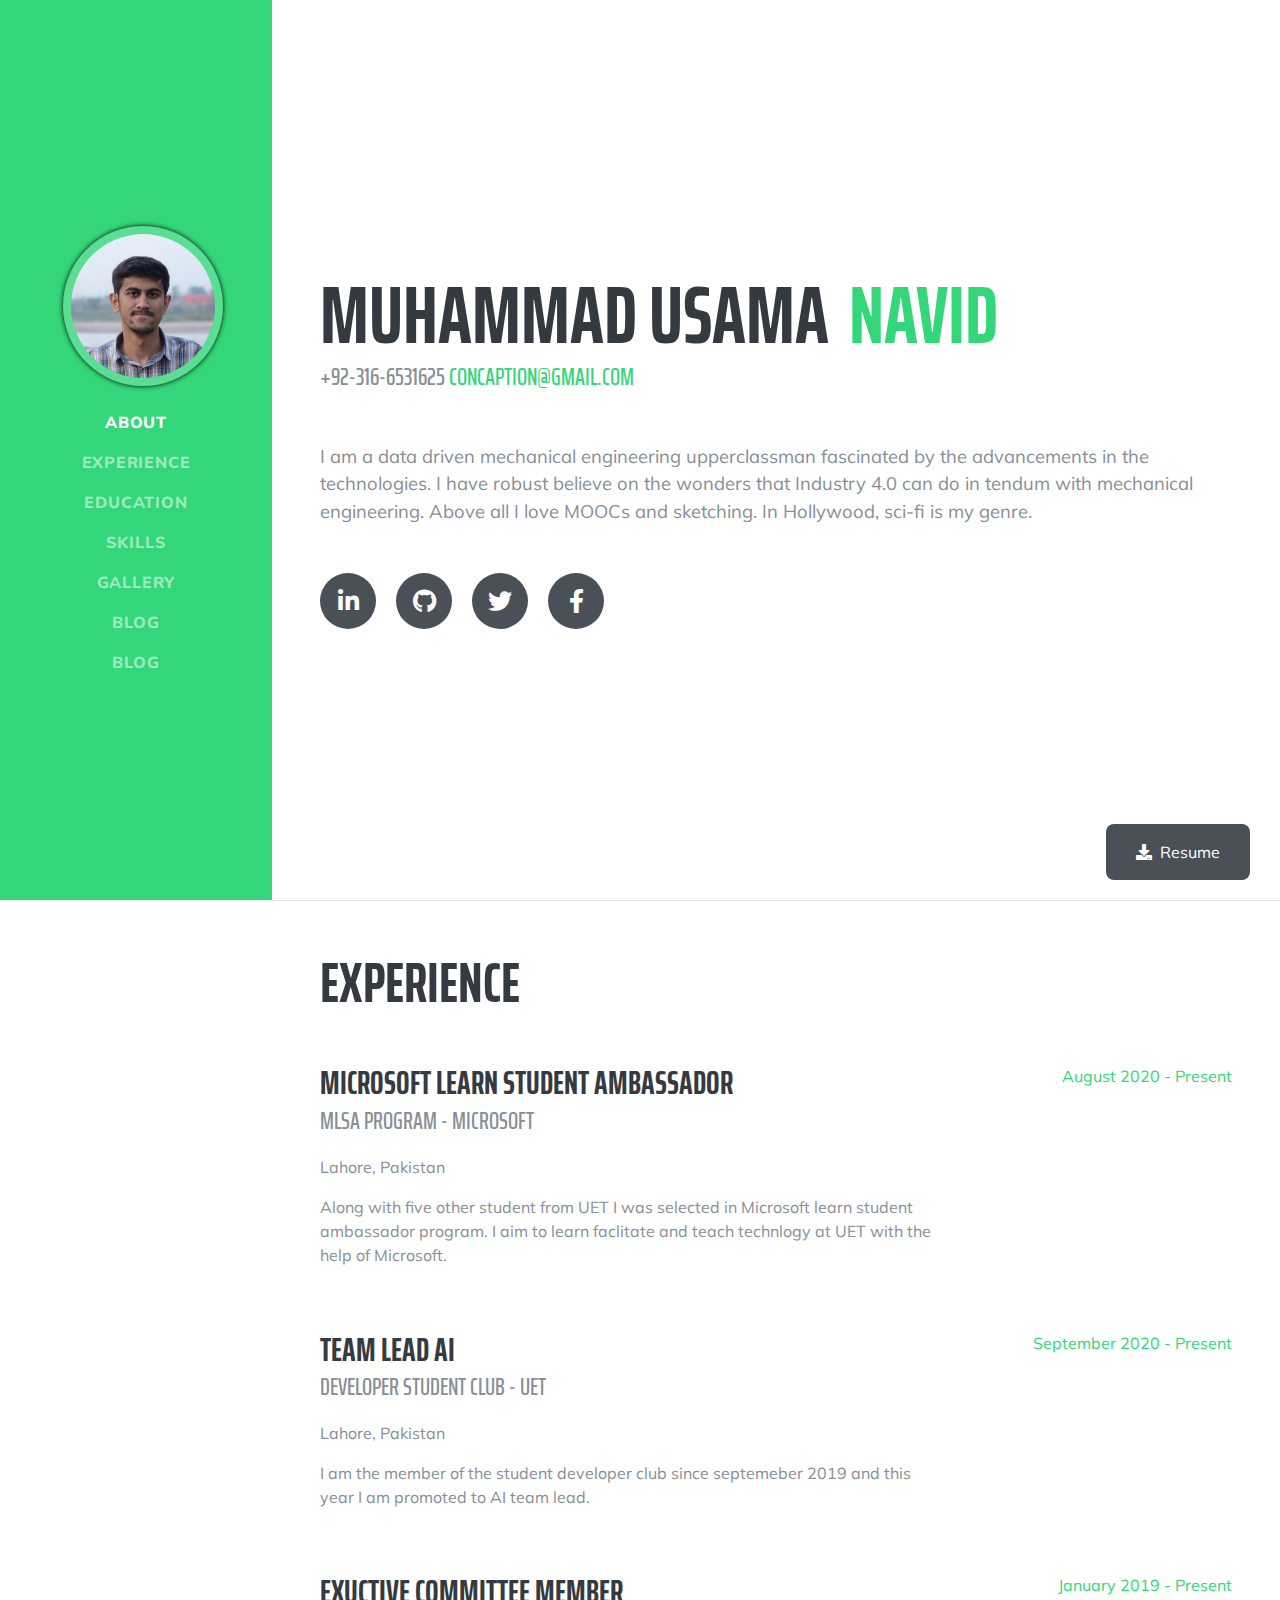
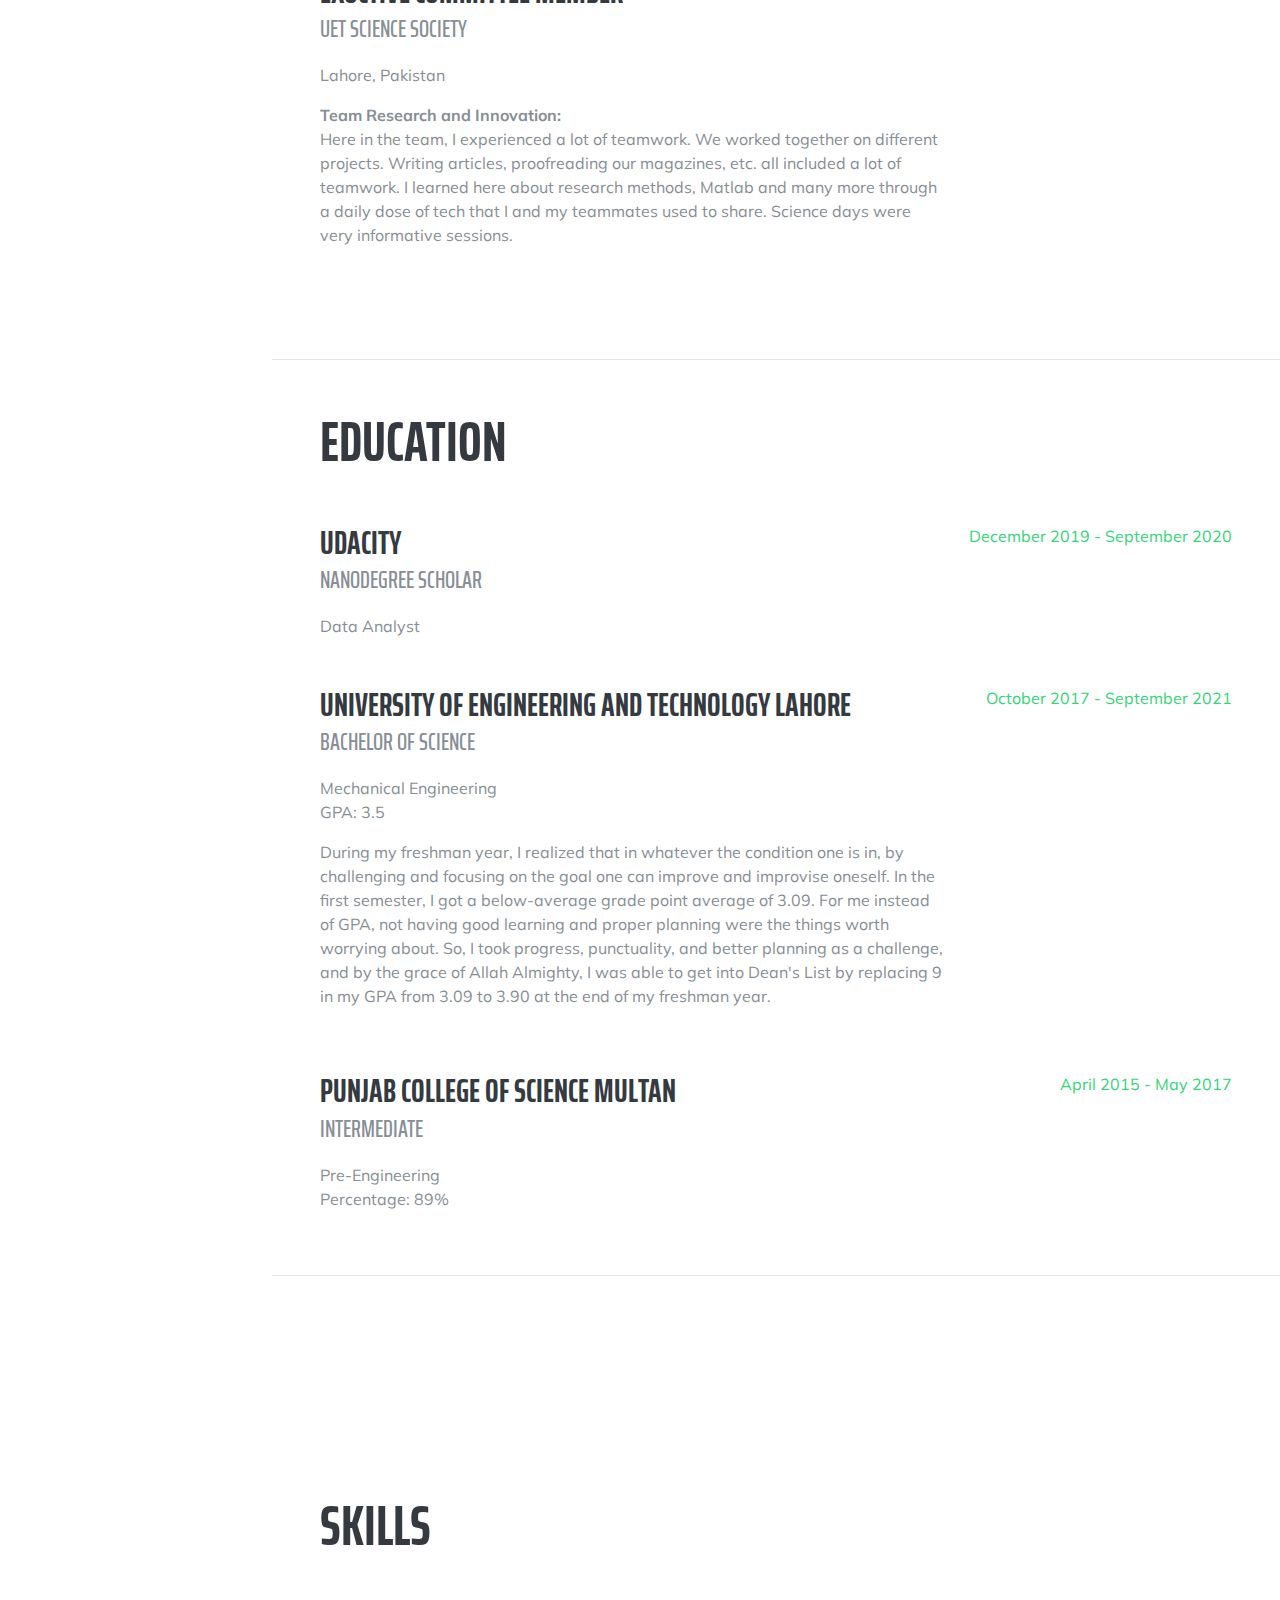
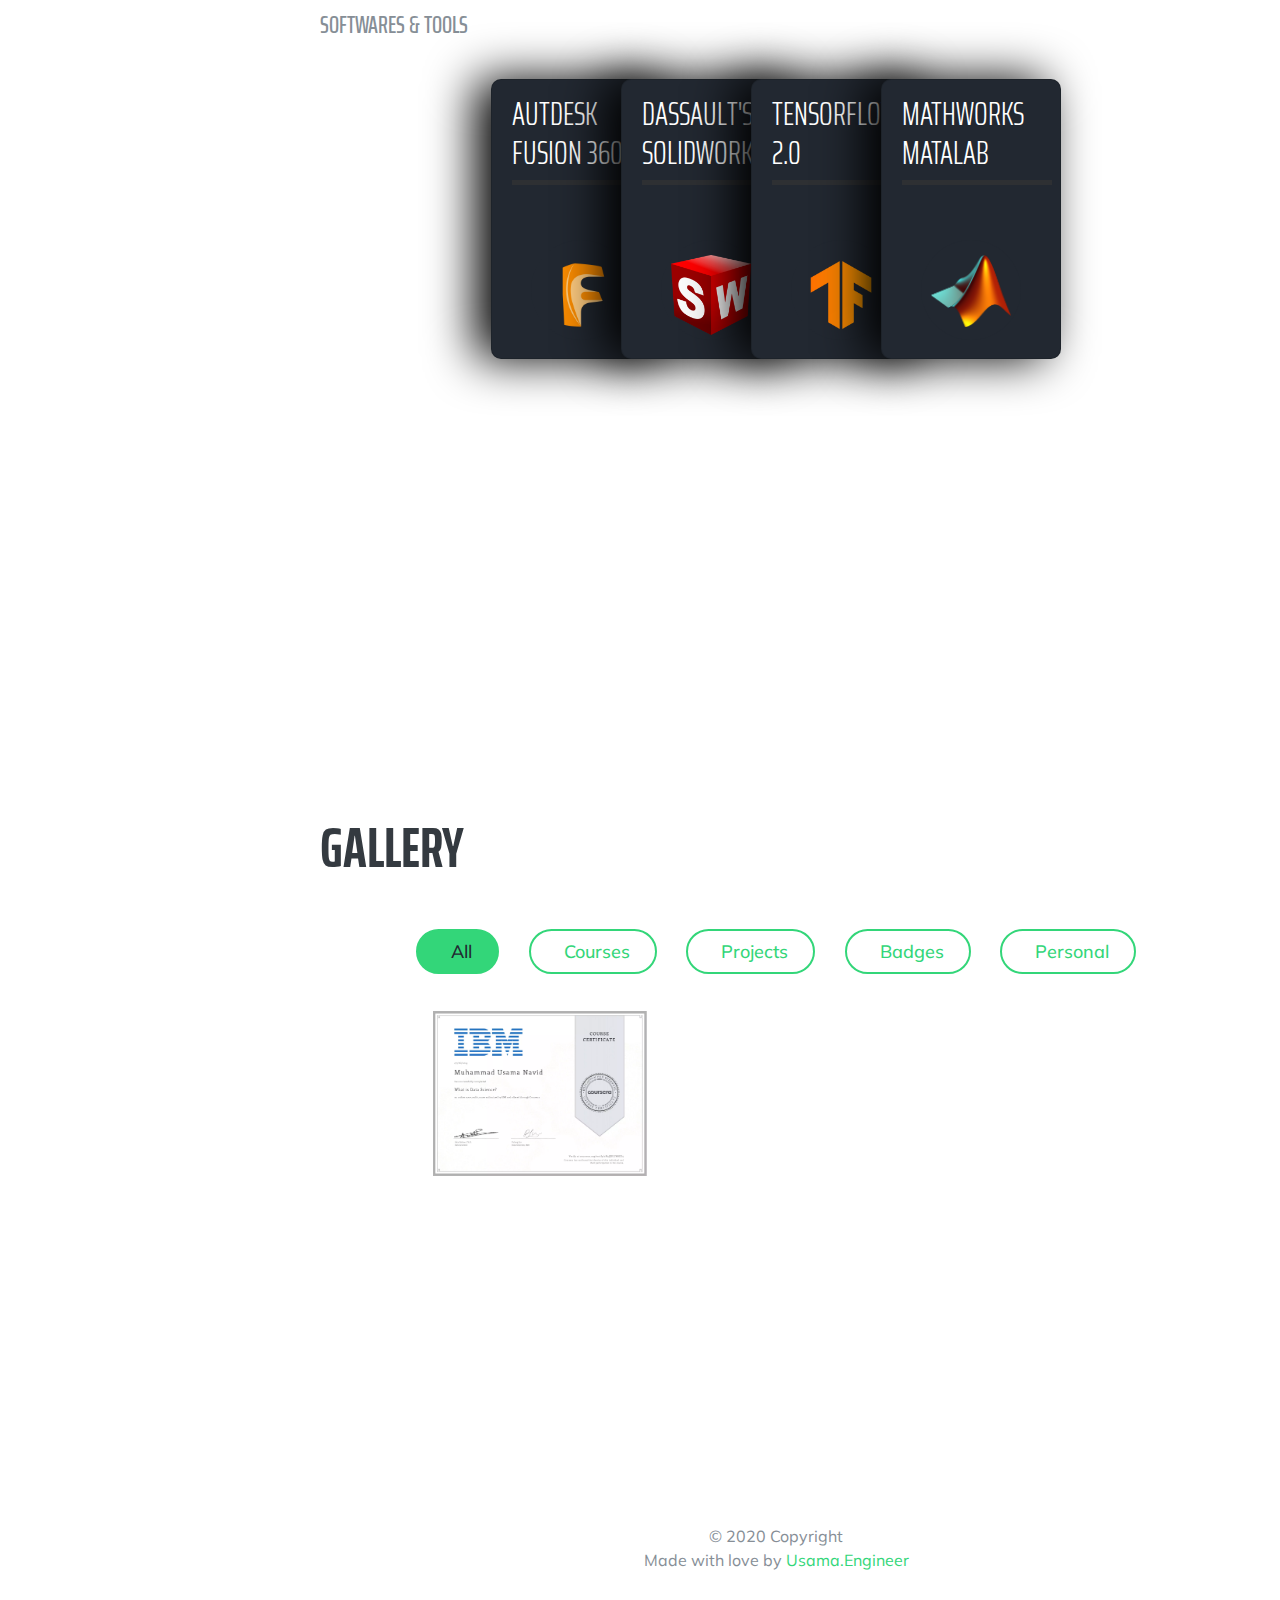
==== index.html @ 8e2d9b84 "Update index.html" ====
<!DOCTYPE html>
<html lang="en">

<head>

  <meta charset="utf-8">
  <meta name="viewport" content="width=device-width, initial-scale=1, shrink-to-fit=no">
  <meta name="description" content="A mechanical engineering junior with a strong believe in technology.">
  <meta name="author" content="Muhammad Usama Navid">

		<meta property="og:title" content="Usama - A Motivated Mechanical Engineer"/>
		<meta property="og:image" content="/images/profile2.jpg"/>
		<meta property="og:description" content="Muhammad Usama Navid is a motivated engineering student studying at UET Lahore. He does data science and loves to do MOOCs."/>
		<meta property="og:url" content="https://usamanavid.com/" />
		<meta name="twitter:card" content="Muhammad Usama Navid is a motivated engineering student studying at UET Lahore. He loves MOOCs." />
    <meta name="twitter:creator" content="@concaption"/>
    <meta property="og:description" content="Muhammad Usama Navid is a motivated engineering student studying at UET Lahore. He loves MOOCs." />


<meta name="google-site-verification" content="Ou6Gvp6wA9ivKez9SI-e-mi2qJUQAfN6m2_tIXKUoLA" />
<!-- Global site tag (gtag.js) - Google Analytics -->
<script async src="https://www.googletagmanager.com/gtag/js?id=UA-163145100-1"></script>
<script>
  window.dataLayer = window.dataLayer || [];
  function gtag(){dataLayer.push(arguments);}
  gtag('js', new Date());

  gtag('config', 'UA-163145100-1');
</script>

  <title>Usama - Mechanical Engineer</title>

  <!-- Favicon -->
		 <link rel="apple-touch-icon" sizes="180x180" href="/apple-touch-icon.png">
<link rel="icon" type="image/png" sizes="32x32" href="/favicon-32x32.png">
<link rel="icon" type="image/png" sizes="16x16" href="/favicon-16x16.png">
<link rel="manifest" href="/site.webmanifest">
<link rel="mask-icon" href="/safari-pinned-tab.svg" color="#5bbad5">
<meta name="msapplication-TileColor" content="#2d89ef">
<meta name="theme-color" content="#ffffff">

	<!-- Back to top button -->



  <!-- Bootstrap core CSS -->
  <link href="vendor/bootstrap/css/bootstrap.min.css" rel="stylesheet">

  <!-- Custom fonts for this template -->
  <link href="https://fonts.googleapis.com/css?family=Saira+Extra+Condensed:500,700" rel="stylesheet">
  <link href="https://fonts.googleapis.com/css?family=Muli:400,400i,800,800i" rel="stylesheet">
  <link href="vendor/fontawesome-free/css/all.min.css" rel="stylesheet">

  <!-- Custom styles for this template -->
  <link href="css/resume.min.css" rel="stylesheet">

</head>

<body id="page-top">



  <nav class="navbar navbar-expand-lg navbar-dark bg-primary fixed-top" id="sideNav">

    <div class="preview-box">
      <div class="details">
        <span class="title">Image Category:<p></p></span>
        <span class="icon fas fa-times"></span>
      </div>
      <div class="image-box"><img src="" alt=""></div>
    </div>
    <div class="shadow"></div>
  </div>
  
    <a class="navbar-brand js-scroll-trigger" href="#page-top">
      <span class="d-block d-lg-none">Muhammad Usama Navid</span>
      <span class="d-none d-lg-block">
        <img class="img-fluid img-profile rounded-circle mx-auto mb-2" src="images/profile.jpg" alt="">
      </span>
    </a>
    <button class="navbar-toggler" type="button" data-toggle="collapse" data-target="#navbarSupportedContent" aria-controls="navbarSupportedContent" aria-expanded="false" aria-label="Toggle navigation">
      <span class="navbar-toggler-icon"></span>
    </button>
    <div class="collapse navbar-collapse" id="navbarSupportedContent">
      <ul class="navbar-nav">
        <li class="nav-item">
          <a class="nav-link js-scroll-trigger" href="#about">About</a>
        </li>
        <li class="nav-item">
          <a class="nav-link js-scroll-trigger" href="#experience">Experience</a>
        </li>
        <li class="nav-item">
          <a class="nav-link js-scroll-trigger" href="#education">Education</a>
        </li>
        <li class="nav-item">
          <a class="nav-link js-scroll-trigger" href="#skills">Skills</a>
        </li><!-- 
        <li class="nav-item">
          <a class="nav-link js-scroll-trigger" href="#interests">Interests</a>
        </li>
        <li class="nav-item">
          <a class="nav-link js-scroll-trigger" href="#awards">Awards</a>
        </li>-->
        <li class="nav-item">
          <a class="nav-link js-scroll-trigger" href="#gallery">Gallery</a>
        </li>
        <li class="nav-item">
          <a class="nav-link js-scroll-trigger" href="https://blog.usamanavid.com/">Blog</a>
        </li>
        <li class="nav-item">
          <a class="nav-link js-scroll-trigger" href="https://blog.usamanavid.com/">Blog</a>
        </li>
      </ul>
    </div>
  </nav>

  <div class="container-fluid p-0">

    <section class="resume-section p-3 p-lg-5 d-flex align-items-center" id="about">
      <div class="w-100">
        <h1 class="mb-0">Muhammad Usama
          <span class="text-primary">Navid</span>
        </h1>
        <div class="subheading mb-5">+92-316-6531625
          <a href="mailto:Concaption@gmail.com" target="_blank" rel="noopener">Concaption@gmail.com</a>
        </div>
        <p class="lead mb-5">I am a data driven mechanical engineering upperclassman fascinated by the advancements in the technologies. I have robust believe on the wonders that Industry 4.0 can do in tendum with mechanical engineering. Above all I love MOOCs and sketching. In Hollywood, sci-fi is my genre.</p>
        <div class="social-icons">
          <a href="https://www.linkedin.com/in/concaption/" target="_blank" rel="noopener">
            <i class="fab fa-linkedin-in"></i>
          </a>
          <a href="https://github.com/concaption" target="_blank" rel="noopener">
            <i class="fab fa-github"></i>
          </a>
          <a href="https://twitter.com/concaption" target="_blank" rel="noopener">
            <i class="fab fa-twitter"></i>
          </a>
          <a href="https://www.facebook.com/concaption" target="_blank" rel="noopener">
            <i class="fab fa-facebook-f"></i>
          </a>
        </div>
        <div><a href="resume/Resume-Usama-Navid.pdf" target="_blank" rel="noopener"> <button class="btn1" href="resume/Resume-Usama-Navid.pdf"><i class="fa fa-download"></i>&nbsp Resume</button></a></div>

      </div>
    </section>

    <hr class="m-0">

    <section class="resume-section p-3 p-lg-5 d-flex justify-content-center" id="experience">
      <div class="w-100">
        <h2 class="mb-5">Experience</h2>

         <div class="resume-item d-flex flex-column flex-md-row justify-content-between mb-5">
          <div class="resume-content">
            <h3 class="mb-0">Microsoft Learn Student Ambassador</h3>
            <div class="subheading mb-3">MLSA Program - Microsoft</div>
            <p>Lahore, Pakistan</p><p>Along with five other student from UET I was selected in Microsoft learn student ambassador program. I aim to learn faclitate and teach technlogy at UET with the help of Microsoft.
            </p>
          </div>
          <div class="resume-date text-md-right">
            <span class="text-primary">August 2020 - Present</span>
          </div>
        </div>


        <div class="resume-item d-flex flex-column flex-md-row justify-content-between mb-5">
          <div class="resume-content">
            <h3 class="mb-0">Team Lead AI</h3>
            <div class="subheading mb-3">Developer Student Club - UET</div>
            <p>Lahore, Pakistan</p><p>I am the member of the student developer club since septemeber 2019 and this year I am promoted to AI team lead.
            </p>
          </div>
          <div class="resume-date text-md-right">
            <span class="text-primary">September 2020 - Present</span>
          </div>
        </div>

        <div class="resume-item d-flex flex-column flex-md-row justify-content-between mb-5">
          <div class="resume-content">
            <h3 class="mb-0">Exuctive Committee Member</h3>
            <div class="subheading mb-3">
            	UET Science Society
            </div>
            <p>Lahore, Pakistan</p><p><b>Team Research and Innovation:</b><br>
Here in the team, I experienced a lot of teamwork. We worked together on different projects. Writing articles, proofreading our magazines, etc. all included a lot of teamwork. I learned here about research methods, Matlab and many more through a daily dose of tech that I and my teammates used to share. Science days were very informative sessions.</p>
          </div>
          <div class="resume-date text-md-right">
            <span class="text-primary">January 2019 - Present</span>
          </div>
        </div>

      </div>

    </section>

    <hr class="m-0">

    <section class="resume-section p-3 p-lg-5 d-flex align-items-center" id="education">
      <div class="w-100">
        <h2 class="mb-5">Education</h2>


	    <div class="resume-item d-flex flex-column flex-md-row justify-content-between mb-5">
          <div class="resume-content">
            <h3 class="mb-0">Udacity</h3>
            <div class="subheading mb-3">Nanodegree Scholar</div>
            <div>Data Analyst</div>
          </div>
          <div class="resume-date text-md-right">
            <span class="text-primary">December 2019 - September 2020</span>
          </div>
        </div>


        <div class="resume-item d-flex flex-column flex-md-row justify-content-between mb-5">
          <div class="resume-content">
            <h3 class="mb-0">University of Engineering and Technology Lahore</h3>
            <div class="subheading mb-3">Bachelor of Science</div>
            <div>Mechanical Engineering</div>
            <p>GPA: 3.5</p><p>During my freshman year, I realized that in whatever the condition one is in, by challenging and focusing on the goal one can improve and improvise oneself. In the first semester, I got a below-average grade point average of 3.09. For me instead of GPA, not having good learning and proper planning were the things worth worrying about. So, I took progress, punctuality, and better planning as a challenge, and by the grace of Allah Almighty, I was able to get into Dean's List by replacing 9 in my GPA from 3.09 to 3.90 at the end of my freshman year.</p>
          </div>
          <div class="resume-date text-md-right">
            <span class="text-primary">October 2017 - September 2021</span>
          </div>
        </div>


        <div class="resume-item d-flex flex-column flex-md-row justify-content-between">
          <div class="resume-content">
            <h3 class="mb-0">Punjab College of Science Multan</h3>
            <div class="subheading mb-3">Intermediate</div>
            <div>Pre-Engineering</div>
            <p>Percentage: 89%</p>
          </div>
          <div class="resume-date text-md-right">
            <span class="text-primary">April 2015 - May 2017</span>
          </div>
        </div>


      </div>
    </section>

    <hr class="m-0">
<section class="resume-section p-3 p-lg-5 d-flex align-items-center" id="skills">
      <div class="w-100">
        <h2 class="mb-5">Skills</h2>

        <div class="subheading mb-3">Softwares &amp; Tools</div>


        <div class="container">
          <div class="card">
            <h3 class="title">Autdesk Fusion 360</h3>
            <div class="bar">
              <div class="emptybar"></div>
              <div class="filledbar"></div>
            </div>
            <div class="circle">
              
              <svg version="1.1" xmlns="http://www.w3.org/2000/svg">
              <circle class="stroke" cx="60" cy="60" r="50"/>
            </svg>
            <img class="skill_img" src='/images/skills/1.png'>
            </div>
          </div>
          <div class="card">
            <h3 class="title">Dassault's SolidWorks</h3>
            <div class="bar">
              <div class="emptybar"></div>
              <div class="filledbar"></div>
            </div>
            <div class="circle">
              <svg version="1.1" xmlns="http://www.w3.org/2000/svg">
              <circle class="stroke" cx="60" cy="60" r="50"/>
            </svg>
            <img class="skill_img" src='/images/skills/2.png'>

            </div>
          </div>
          <div class="card">
            <h3 class="title">TensorFLow 2.0</h3>
            <div class="bar">
              <div class="emptybar"></div>
              <div class="filledbar"></div>
            </div>
            <div class="circle">
              <svg version="1.1" xmlns="http://www.w3.org/2000/svg">
              <circle class="stroke" cx="60" cy="60" r="50"/>
            </svg>
            <img class="skill_img" src='/images/skills/3.png'>

            </div>
          </div>
          <div class="card">
            <h3 class="title">MathWorks Matalab</h3>
            <div class="bar">
              <div class="emptybar"></div>
              <div class="filledbar"></div>
            </div>
            <div class="circle">
              <svg version="1.1" xmlns="http://www.w3.org/2000/svg">
              <circle class="stroke" cx="60" cy="60" r="50"/>
            </svg>
            <img class="skill_img" src='/images/skills/4.png'>
            </div>
          </div>
        </div>
<!-- 
        
        <ul class="list-inline dev-icons">
          <li class="list-inline-item">
            <i class="fab fa-html5"></i>
          </li>
          <li class="list-inline-item">
            <i class="fab fa-css3-alt"></i>
          </li>
          <li class="list-inline-item">
            <i class="fab fa-js-square"></i>
          </li>
          <li class="list-inline-item">
            <i class="fab fa-angular"></i>
          </li>
          <li class="list-inline-item">
            <i class="fab fa-react"></i>
          </li>
          <li class="list-inline-item">
            <i class="fab fa-node-js"></i>
          </li>
          <li class="list-inline-item">
            <i class="fab fa-sass"></i>
          </li>
          <li class="list-inline-item">
            <i class="fab fa-less"></i>
          </li>
          <li class="list-inline-item">
            <i class="fab fa-wordpress"></i>
          </li>
          <li class="list-inline-item">
            <i class="fab fa-gulp"></i>
          </li>
          <li class="list-inline-item">
            <i class="fab fa-grunt"></i>
          </li>
          <li class="list-inline-item">
            <i class="fab fa-npm"></i>
          </li>
          <li class="list-inline-item">
            <i><img src="https://img.icons8.com/color/48/000000/solidworks.png"/></i>
          </li>
        </ul>

        <div class="subheading mb-3">Workflow</div>
        <ul class="fa-ul mb-0">
          <li>
            <i class="fa-li fa fa-check"></i>
            Mobile-First, Responsive Design</li>
          <li>
            <i class="fa-li fa fa-check"></i>
            Cross Browser Testing &amp; Debugging</li>
          <li>
            <i class="fa-li fa fa-check"></i>
            Cross Functional Teams</li>
          <li>
            <i class="fa-li fa fa-check"></i>
            Agile Development &amp; Scrum</li>
        </ul>
      </div>--> 
    </section>
<!-- 
    <hr class="m-0">
<!-- 
    <section class="resume-section p-3 p-lg-5 d-flex align-items-center" id="interests">
      <div class="w-100">
        <h2 class="mb-5">Interests</h2>
        <p>Apart from being a web developer, I enjoy most of my time being outdoors. In the winter, I am an avid skier and novice ice climber. During the warmer months here in Colorado, I enjoy mountain biking, free climbing, and kayaking.</p>
        <p class="mb-0">When forced indoors, I follow a number of sci-fi and fantasy genre movies and television shows, I am an aspiring chef, and I spend a large amount of my free time exploring the latest technology advancements in the front-end web development world.</p>
      </div>
    </section>

    <hr class="m-0">

    <section class="resume-section p-3 p-lg-5 d-flex align-items-center" id="awards">
      <div class="w-100">
        <h2 class="mb-5">Awards &amp; Certifications</h2>
        <ul class="fa-ul mb-0">
          <li>
            <i class="fa-li fa fa-trophy text-warning"></i>
            Udacity Bertlsmann Technology Scholarship 2020 Recipent</li>
          <li>
            <i class="fa-li fa fa-trophy text-warning"></i>
            Dean's List UET - Summer 2018 </li>
          <li>
            <i class="fa-li fa fa-trophy text-warning"></i>
            Achiever's Scholarship 2017 Reciever - STEP by PGC</li>
          <li>
        </ul>
      </div>
    </section>

    <hr class="m-0">-->

    <section class="resume-section p-3 p-lg-5 d-flex align-items-center" id="gallery">
      <div class="w-100">
        <h2 class="mb-5">Gallery</h2>
    <div class="wrapper">
    <!-- filter Items -->
    <tags>
      <div class="items">
        <span class="item active" data-name="All">All</span>
        <span class="item" data-name="Courses">Courses</span>
        <span class="item" data-name="Projects">Projects</span>
        <span class="item" data-name="Badges">Badges</span>
        <span class="item" data-name="Personal">Personal</span>
      </div>
    </tags>
    <!-- filter Images -->
    <div class="gallery">
      <div class="image" data-name="Courses"><span><img src="images/gallery/courses/c1.webp" alt="dsads"></span></div>
      <div class="image" data-name="bag"><span><img src="src/2.png" alt=""></span></div>
      <div class="image" data-name="Camera"><span><img src="src/3.png" alt=""></span></div>
      <div class="image" data-name="shoe"><span><img src="src/1.png" alt=""></span></div>
      <div class="image" data-name="headphone"><span><img src="src/3.png" alt=""></span></div>
      <div class="image" data-name="watch"><span><img src="src/1.png" alt=""></span></div>
      <div class="image" data-name="shoe"><span><img src="src/2.png" alt=""></span></div>
      <div class="image" data-name="camera"><span><img src="src/2.png" alt=""></span></div>
    </div>
  </div>
  <!-- fullscreen img preview box -->

</section>

    <!-- Footer -->
      <br>

 <div align="center"><a href="src/Resume-Usama-Navid.pdf" target="_blank" rel="noopener"> <button class="btn2" href="src/Resume-Usama-Navid.pdf"><i class="fa fa-download"></i>&nbsp Resume</button></a></div>  <br>
<footer>
<div class=footer-class>
  <!-- Copyright -->
 <div class="text-center">© 2020 Copyright<br>Made with love by
    <a href="https://usama.engineer/"  target="_blank" rel="noopener">Usama.Engineer</a>
  </div><br><br>
  <!-- Copyright -->
</div>
</footer>
<!-- Footer -->

  </div>

  <!-- Bootstrap core JavaScript -->
  <script src="vendor/jquery/jquery.min.js"></script>
  <script src="vendor/bootstrap/js/bootstrap.bundle.min.js"></script>

  <!-- Plugin JavaScript -->
  <script src="vendor/jquery-easing/jquery.easing.min.js"></script>

  <!-- Custom scripts for this template -->
  <script src="js/resume.min.js"></script>

</body>

</html>
---- css/resume.min.css ----
body{
	font-family: Muli,-apple-system, BlinkMacSystemFont,'Segoe UI', Roboto, 'Helvetica Neue', Arial, sans-serif, 'Apple Color Emoji', 'Segoe UI Emoji', 'Segoe UI Symbol', 'Noto Color Emoji';
 	padding-top:54px;
 	color:#868e96;
 }
 @media (min-width: 992px) {
 	body {
 		padding-top:0;
 		padding-left:17rem;
 	}
 }

 h1,
 h2,
 h3,
 h4,
 h5,
 h6 {
 	font-family: 'Saira Extra Condensed', -apple-system, BlinkMacSystemFont, 'Segoe UI',Roboto, 'Helvetica Neue', Arial, sans-serif, 'Apple Color Emoji', 'Segoe UI Emoji', 'Segoe UI Symbol', 'Noto Color Emoji';
 	font-weight: 700;
 	text-transform: uppercase;
 	color:#343a40;
 }

h1 {
	font-size: 5rem;
	line-height:5.5rem
}

h2 {
	font-size: 3.5rem
}

h3 {
	font-size: 2rem
}

p.lead {
	font-size:1.15rem;
 	font-weight:400
}

.subheading {
	text-transform: uppercase;
	font-weight: 500;
	font-family: 'Saira Extra Condensed', -apple-system, BlinkMacSystemFont, 'Segoe UI',Roboto,'Helvetica Neue',Arial, sans-serif, 'Apple Color Emoji', 'Segoe UI Emoji', 'Segoe UI Symbol', 'Noto Color Emoji';
 	font-size:1.5rem
}

.social-icons a {
	display: inline-block;
	height: 3.5rem;
	width: 3.5rem;
	background-color: #495057;
	color: #fff !important;
	border-radius: 100%;
	text-align: center;
	font-size: 1.5rem;
	line-height: 3.5rem;
	margin-right: 1rem
}

.social-icons a:last-child {
	margin-right: 0
}

.social-icons a:hover {
  transform: scale(1.1);
	background-color: #33d679;
  box-shadow: 0px 0px 5px black;
  transition: 0.4s ease-out;
}

.dev-icons {
	font-size: 3rem
}

.dev-icons .list-inline-item i:hover {
	color:#33d679

}

#sideNav .navbar-nav .nav-item .nav-link {
	font-weight: 800;
	letter-spacing: .05rem;
	text-transform: uppercase
}


#sideNav .navbar-toggler:focus {
  outline: none;
  outline-color : #d48a6e;
}

@media (min-width: 992px) {
	#sideNav {
		text-align: center;
		position: fixed;
		top: 0;
		left: 0;
		display: flex;
		flex-direction: column;
		width: 17rem;
		height: 100vh
	}

	#sideNav .navbar-brand {
	display:flex;
	margin:auto auto 0;
	padding:.5rem
	}

	#sideNav .navbar-brand .img-profile {
	max-width: 10rem;
	max-height: 10rem;
	border: .5rem solid rgba(255,255,255,.2);
  box-shadow: 0px 0px 5px black;
	}

  #sideNav .navbar-brand .img-profile:hover {
  max-width: 11rem;
  max-height: 11rem;
  border: solid rgba(255,255,255,.5);
  box-shadow: 0px 0px 20px black;
  transition: 0.4s ease-out;
  }

	#sideNav .navbar-collapse {
	display: flex;
	align-items: flex-start;
	flex-grow: 0;
	width: 100%;
	margin-bottom: auto
	}

	#sideNav .navbar-collapse .navbar-nav {
	flex-direction: column;
	width: 100%
	}

	#sideNav .navbar-collapse .navbar-nav .nav-item {
	display: block
	}

	#sideNav .navbar-collapse .navbar-nav .nav-item .nav-link {
	display: block
	}
}

section.resume-section {
	padding-top: 5rem !important;
	padding-bottom: 5rem !important;
	max-width: 75rem
	}

section.resume-section .resume-item .resume-date {
	min-width: none
	}

@media (min-width: 768px) {
	section.resume-section {
		min-height: 100vh
	}
	section.resume-section .resume-item .resume-date {
		min-width: 18rem
	}
}

@media (min-width: 992px) {
	section.resume-section {
		padding-top: 3rem !important;
		padding-bottom: 3rem !important
	}
}

.bg-primary {
	background-color: #33d679 !important
}

.text-primary {
	color: #33d679 !important
} 

a {
	color:#33d679
}

a:active, a:focus, a:hover {
	color:#257e4b
}









.hello {
  opacity: 1 !important;
}
.full {
  position: fixed;
  left: 10%;
  top: 0;
  width: 100%;
  height: 100%;
  z-index: 1;
}

@media (max-width: 992px) {
.full {
  position: fixed;
  left: 0;
  top: 0;
  width: 100%;
  height: 100%;
  z-index: 1;}
}

.full .content {
  background-color: rgba(0,0,0,0.75) !important;
  height: 100%;
  width: 100%;
  display: grid;
}
.full .content img {
  left:10%;
  transform: translate3d(10, 0, 0);
 
  max-width: 90%;
  max-height: 100%;
  margin: auto;
}
.gallery {
  display: grid;
  grid-column-gap: 8px;
  grid-row-gap: 8px;
  grid-template-columns: repeat(auto-fill, minmax(200px, 1fr));
}
.gallery img {
  max-width: 100%;
  transition: all 1.5s ease;
}
.gallery .content {
  padding: 4px;
}
.gallery .gallery-item {
  transition: grid-row-start 300ms linear;
  transition: transform 300ms ease;
  box-shadow: 0 0 8px #333;
  border-radius: 8px;
  transition: all 0.5s ease;
  cursor: pointer;
}
.gallery .gallery-item:hover {
  transform: scale(1.025);
  box-shadow: 0 0 16px #333;
}
@media (max-width: 992px) {
  .gallery {
    grid-template-columns: repeat(auto-fill, minmax(50%, 1fr));
  }
}

@-moz-keyframes zoomin {
  100% {
    max-width: 100%;
    transform: rotate(0deg);
  }
}
@-webkit-keyframes zoomin {
  100% {
    max-width: 100%;
    transform: rotate(0deg);
  }
}
@-o-keyframes zoomin {
  100% {
    max-width: 100%;
    transform: rotate(0deg);
  }
}
@keyframes zoomin {
  100% {
    max-width: 100%;
    transform: rotate(0deg);
  }
}



span:before{
    content:" "; 
    display:inline-block; 
    width:8px;
}

ab {
    display: inline-block;
    padding: 10px;
    border-radius: 4px;
    color: #fff;
    text-decoration: none;
    width: 100px;
    text-align: center;
    margin-bottom: 50px;
    background-color: #33d679;
}
@media (max-width: 600px) {
  ab {
        margin-bottom: 12px;
  }
}

ab:hover {
  transform: scale(1.125);
  background-color: #333;
}

.hide {
  display: none;
  z-index: -88;
  box-shadow: 0 0 0;
  border-radius: 0px;
}







/* Style buttons */
.btn1 {
  padding: 12px 30px;
  cursor: pointer;
  font-size: 12px;
  display: inline-block;
	height: 3.5rem;
  background-color: #495057;
  color: #fff !important;
	border-radius: 8px;
	text-align: center;
	font-size: 1rem;
	outline: none;
	border: none;
	position: absolute;
  right: 30px;
  bottom:20px;
}
.btn1:focus {
    outline: none;
}
/* Darker background on mouse-over */
.btn1:hover {
  transition: 0.4s ease-in;
  background-color: #33d679;
  outline-color: #fff;
}

@media (max-width: 992px) {
  .btn1 {
        display: none;
  }
}

@media (prefers-color-scheme: dark) {
  :root {
    --background-color: #1e1f23;
    --secondary-color: #232428;
    --text-dark: #efefef;
    --text: #c4c5c9;
    --text-light: #6c6d71;
    --text-lighter: #8e8f93;
  }
}

.carousel {
    max-width: 50%;
  max-height: 100%;
}

.carousel-inner .carousel-item img {
  transform: translate3d(50, 0, 0);
  max-width: 100%;
  max-height: 100%;
  margin: auto;
}

@media(prefers-color-scheme: dark){
  .bg-primary {
  background-color: #222831 !important}
  .text-primary {
  color: #33d679 !important}
  a {
  color:#33d679}
  body{
    background-color: #222831;
    color: #FFFFFF}
  h1{
  color:#FFFFFF;}
  h2{
  color:#33d679;
 }
  h3,h4,h5,h6{color:#FFFFFF;
}
 div.subheading.mb-3 {color:#868e96;
}
 #sideNav .navbar-nav .nav-item .nav-link {
   border-right: 2px solid #868e9c;}



 }

 
@media (max-width: 992px) and (prefers-color-scheme: dark){
   #sideNav .navbar-nav .nav-item .nav-link {
   border-bottom: 2px solid #868e9c;
  border-right: 0px solid #868e9c;}
}



/* Style buttons */
.btn2 {
  padding: 12px 30px;
  cursor: pointer;
  font-size: 12px;
  display: inline-block;
  height: 3.5rem;
  background-color: #495057;
  color: #fff !important;
  border-radius: 8px;
  text-align: center;
  font-size: 1rem;
  outline: none;
  border: none;
  right: 30px;
  bottom:20px;
  display: none;
}
.btn2:focus {
    outline: none;
}
/* Darker background on mouse-over */
.btn2:hover {
  background-color: #33d679;
  outline-color: #fff;
}

@media (max-width: 992px) {
  .btn2 {
        display:inline-block;
        align-content: center;
  }
}



.container {
  position: relative;
  height: 300px;
  width: 600px;
  top: 20px;
  display: flex;
}

.card {
  display: flex;
  height: 280px;
  width: 200px;
  background-color: #222831;
  border-radius: 10px;
  box-shadow: -1rem 0 3rem #000;
/*   margin-left: -50px; */
  transition: 0.4s ease-out;
  position: relative;
  left: 0px;
}

.card:not(:first-child) {
    margin-left: -50px;
}

.card:hover {
  background-color: #15202B;
  transform: translateY(-20px);
  transition: 0.4s ease-out;
}

.card:hover ~ .card {
  position: relative;
  left: 50px;
  transition: 0.4s ease-out;
}
.card:hover svg{
  fill: #15202B;
}
.title {
  color: white;
  font-weight: 300;
  position: absolute;
  left: 20px;
  top: 15px;
}

.bar {
  position: absolute;
  top: 100px;
  left: 20px;
  height: 5px;
  width: 150px;
}

.emptybar {
  background-color: #2e3033;
  width: 100%;
  height: 100%;
}

.filledbar {
  position: absolute;
  top: 0px;
  z-index: 3;
  width: 0px;
  height: 100%;
  background: #33d679;
  transition: 0.6s ease-out;
}

.card:hover .filledbar {
  width: 150px;
  transition: 0.4s ease-out;
}

.circle {
  position: absolute;
  top: 150px;
  left: calc(50% - 60px);
}

.stroke {
  stroke:#33d679;
  stroke-dasharray: 360;
  stroke-dashoffset: 360;
  transition: 0.6s ease-out;
}

svg {
  display: inline-block;
  position:absolute;
  fill: #222831;
  stroke-width: 4px;
  top: 0;
  left: 0;
}

.card:hover .stroke {
  stroke-dashoffset: 0;
  transition: 0.6s ease-out;
}

.skill_img {
  display: inline-block;
  position: relative;
  margin-left:20px;
  margin-top: 25px;
  max-width: 80px;
  max-height: 80px;
}

@media (max-width: 992px)
{

  .container {
    position: relative;
    height: 1000px;
    width: 200px;
    top: 0px;
    display: flex;
    flex-direction: column;
    align-items: center;
  }

  .card {
    display: flex;
    height: 280px;
    width: 200px;
  /*   margin-left: -50px; */
    transition: 0.4s ease-out;
    position: relative;
    left: 0px;
  }
  
  .card:not(:first-child) {
      margin-left: 0px;
      margin-top: -100px;
  }
  
  .card:hover {
    transform: translateY(-50px);
    transition: 0.4s ease-out;
  }
  
  .card:hover ~ .card {
    position: relative;
    left: 0px;
    bottom: -50px;
    transition: 0.4s ease-out;
  }
}


::selection{
  color: #fff;
  background: #33d679;
}

.wrapper{
  margin: 10px auto;
  max-width: 1200px;
}
.wrapper tags{
  display: flex;
  justify-content: center;
}
.wrapper .items{
  display: flex;
  max-width: 720px;
  width: 100%;
  justify-content:space-between;
}
.items span{
  padding: 7px 25px;
  font-size: 18px;
  font-weight: 500;
  cursor: pointer;
  color: #33d679;
  border-radius: 50px;
  border: 2px solid #33d679;
  transition: all 0.3s ease;
}
.items span.active,
.items span:hover{
  color: #222831;
  background: #33d679;
}

.gallery{
  display:flex;
  flex-wrap: wrap;
  justify-content: center;
  margin-top: 30px;
}
.gallery .image{
  width: calc((100%)/4);
  padding: 7px;
}
.gallery .image span{
  display: flex;
  width: 100%;
  overflow: hidden;
}
.gallery .image img{
  width: 100%;
  vertical-align: middle;
  transition: all 0.3s ease;
}
.gallery .image:hover img{
  transform: scale(1.1);
}
.gallery .image.hide{
  display: none;
}
.gallery .image.show{
  animation: animate 0.4s ease;
}
@keyframes animate {
  0%{
    transform: scale(0.5);
  }
  100%{
    transform: scale(1);
  }
}

.preview-box{
  position:fixed;
  top: 50%;
  left: 50%;
  transform: translate(-50%, -50%) scale(0.9);
  background:#222831;
  max-width: 700px;
  width: 100%;
  z-index: 5;
  opacity: 0;
  pointer-events: none;
  border-radius: 3px;
  padding: 0 5px 5px 5px;
  box-shadow: 0px 0px 15px rgba(0,0,0,0.5);
}
.preview-box.show{
  opacity: 1;
  pointer-events: auto;
  transform: translate(-50%, -50%) scale(1);
  transition: all 0.3s ease;
}
.preview-box .details{
  padding: 13px 15px 13px 10px;
  display: flex;
  align-items: center;
  justify-content: space-between;
}
.details .title{
  display: flex;
  font-size: 18px;
  font-weight: 400;
}
.details .title p{
  font-weight: 500;
  margin-left: 5px;
}
.details .icon{
  margin-left: auto;
  margin-right:12px;
  color: #33d679;
  font-style: 22px;
  font-size: 36px;
  cursor: pointer;
}
.details .icon:hover {
  transform: scale(1.1);
  transition: 0.3s ease-in;
}

.preview-box .image-box{
  width: 100%;
  display: flex;
}
.image-box img{
  width: 100%;
  border-radius: 0 0 3px 3px;
}
.shadow{
  position: fixed;
  left: 0;
  top: 0;
  height: 100%;
  width: 100%;
  z-index: 2;
  display: none;
  background: rgba(21,32,43,0.9);
}
.shadow.show{
  display:block;
  transition: 0.4s ease-in;
}

@media (max-width: 1000px) {
  .gallery .image{
    width: calc(100% / 3);
  }
}
@media (max-width: 800px) {
  .gallery .image{
    width: calc(100% / 2);
  }
}
@media (max-width: 700px) {
  .wrapper tags .items{
    max-width: 600px;
  }
  tags .items span{
    padding: 7px 15px;
  }
}
@media (max-width: 600px) {
  .wrapper{
    margin: 30px auto;
  }
  .wrapper tags .items{
    flex-wrap: wrap;
    justify-content: center;
  }
  tags .items span{
    margin: 5px;
  }
  .gallery .image{
    width: 100%;
  }
}
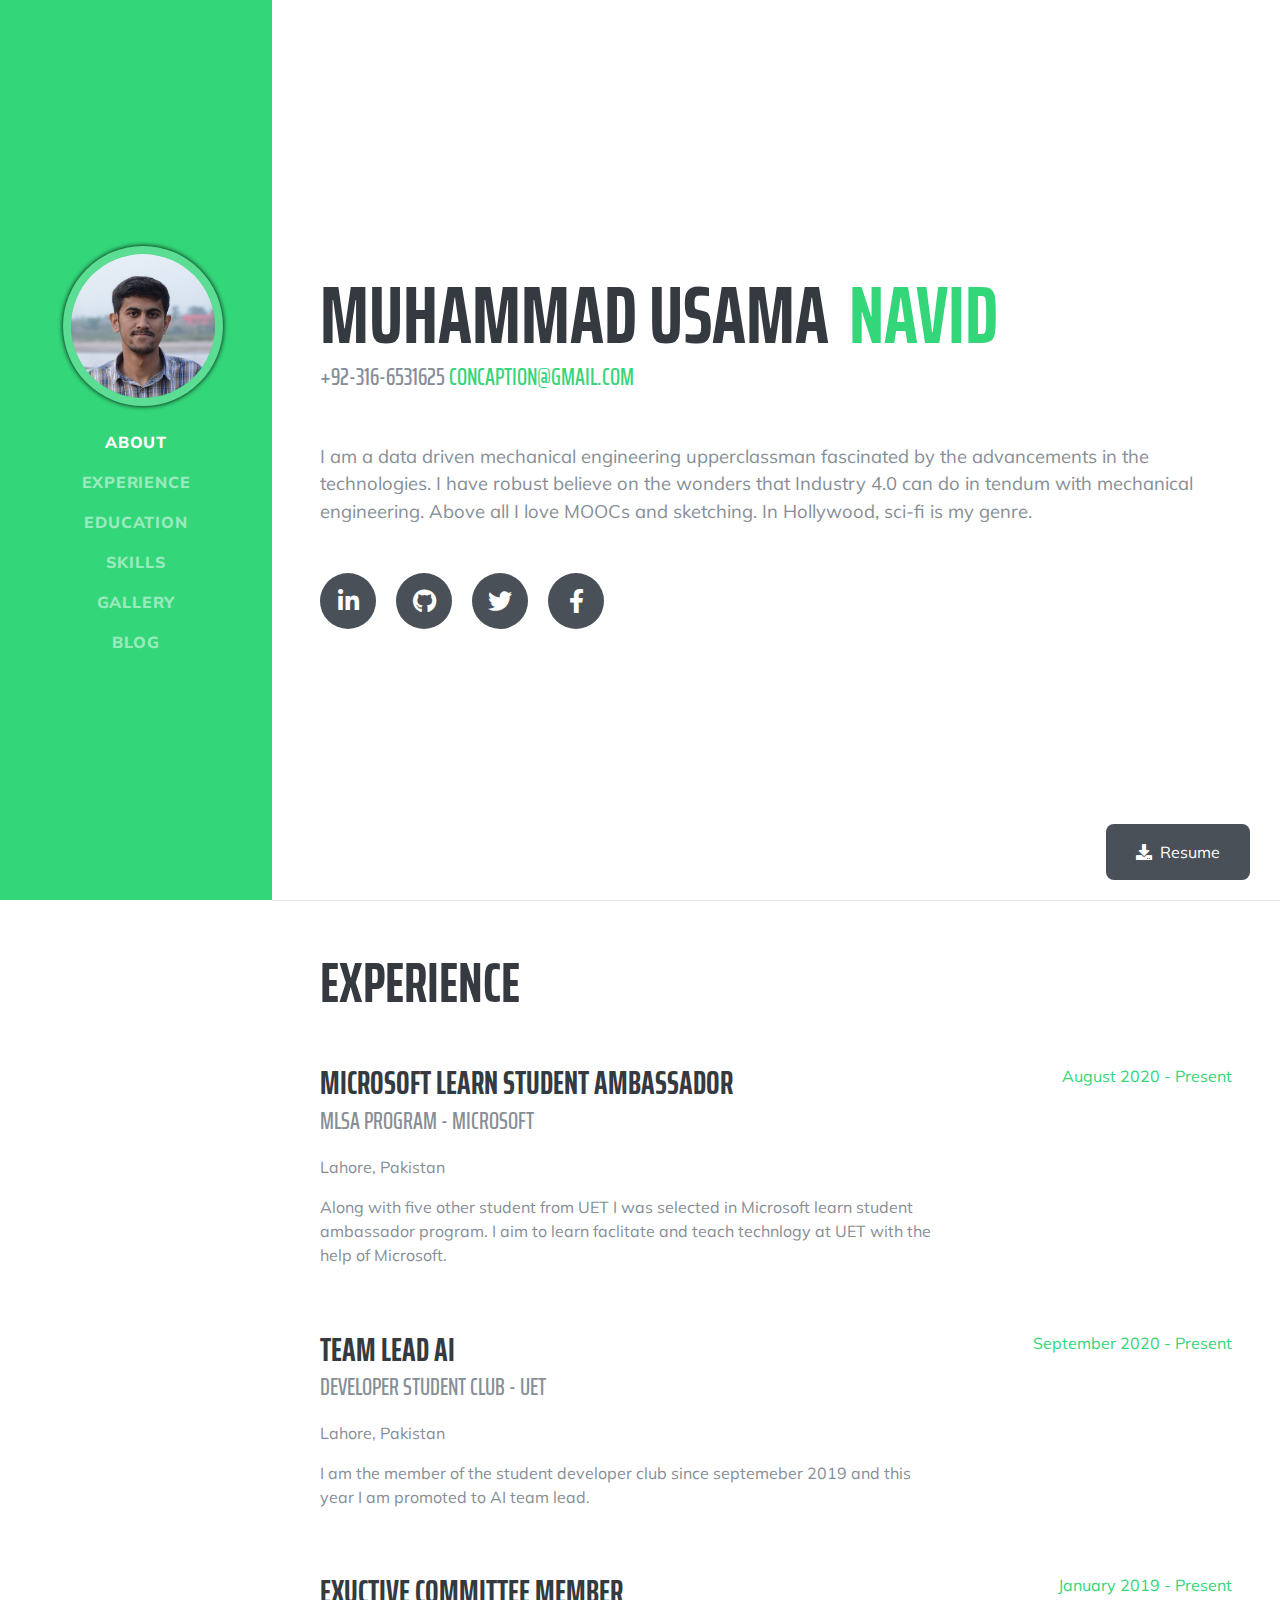
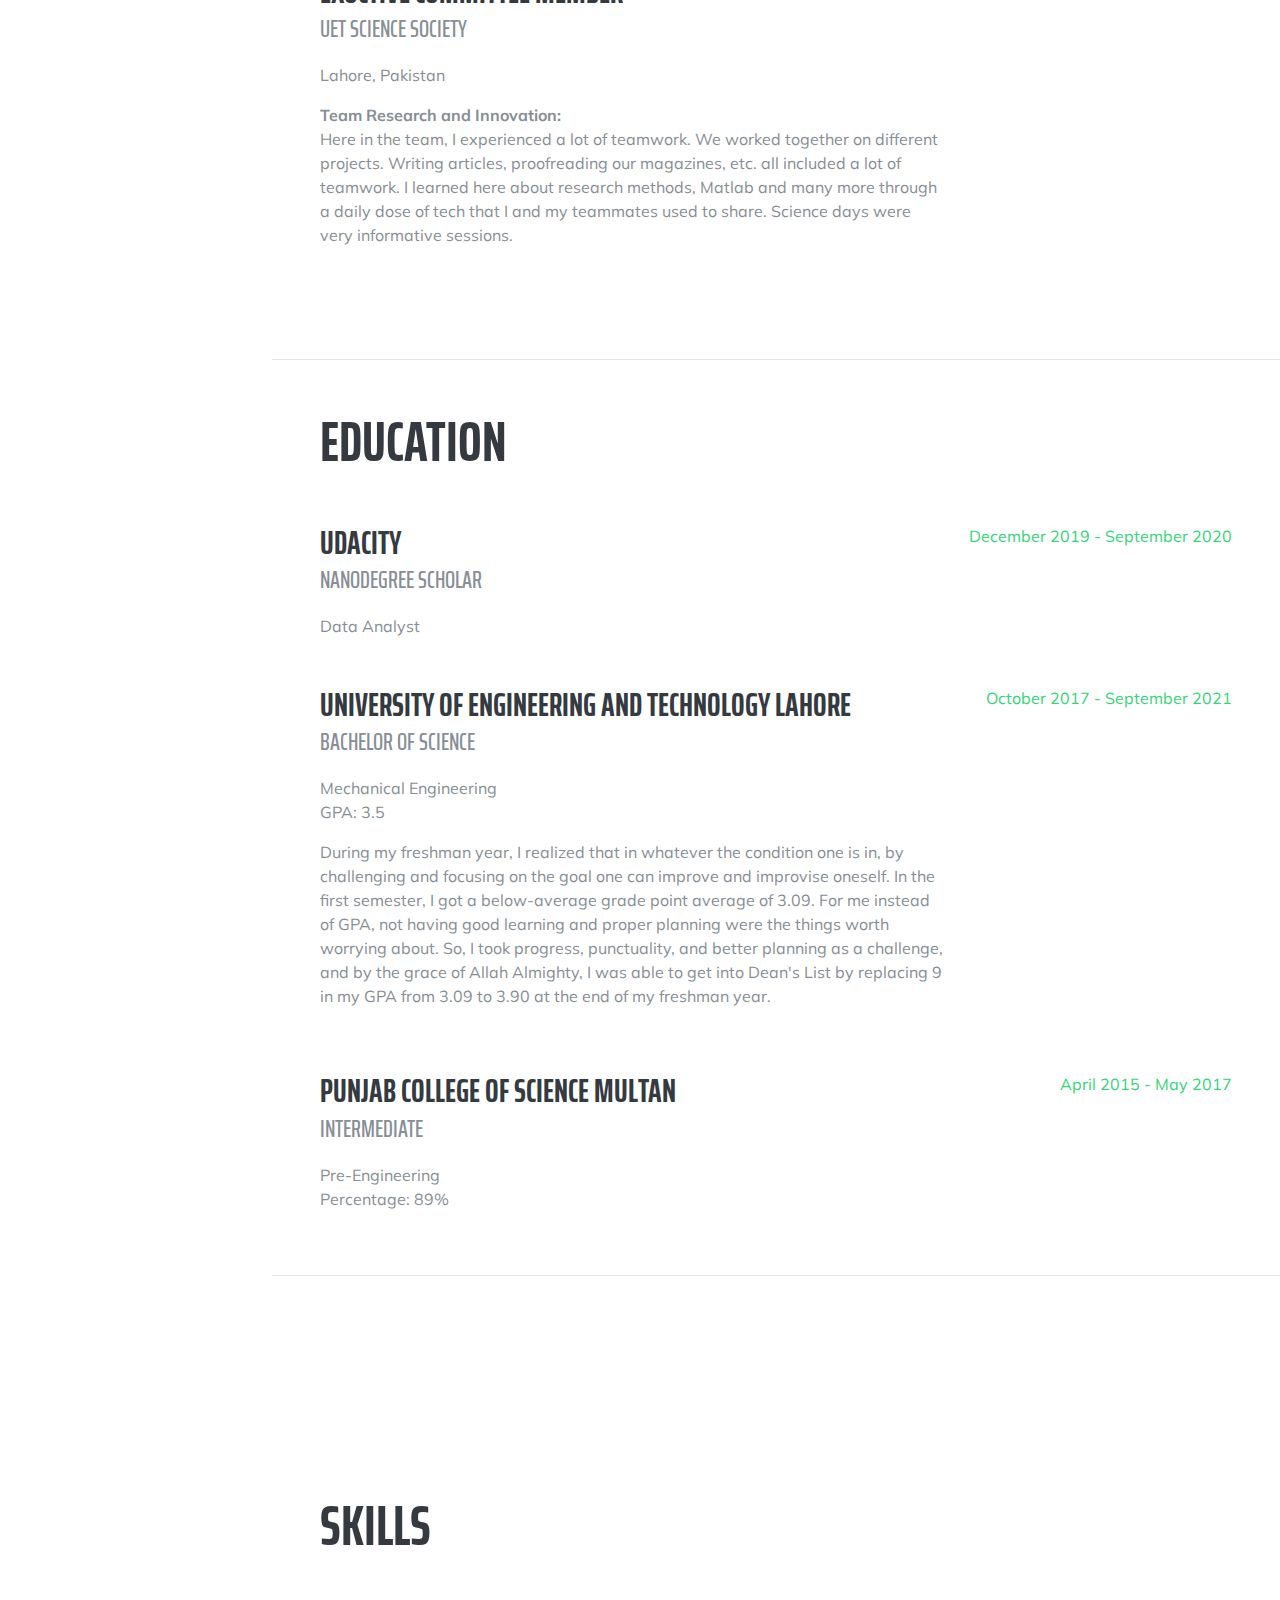
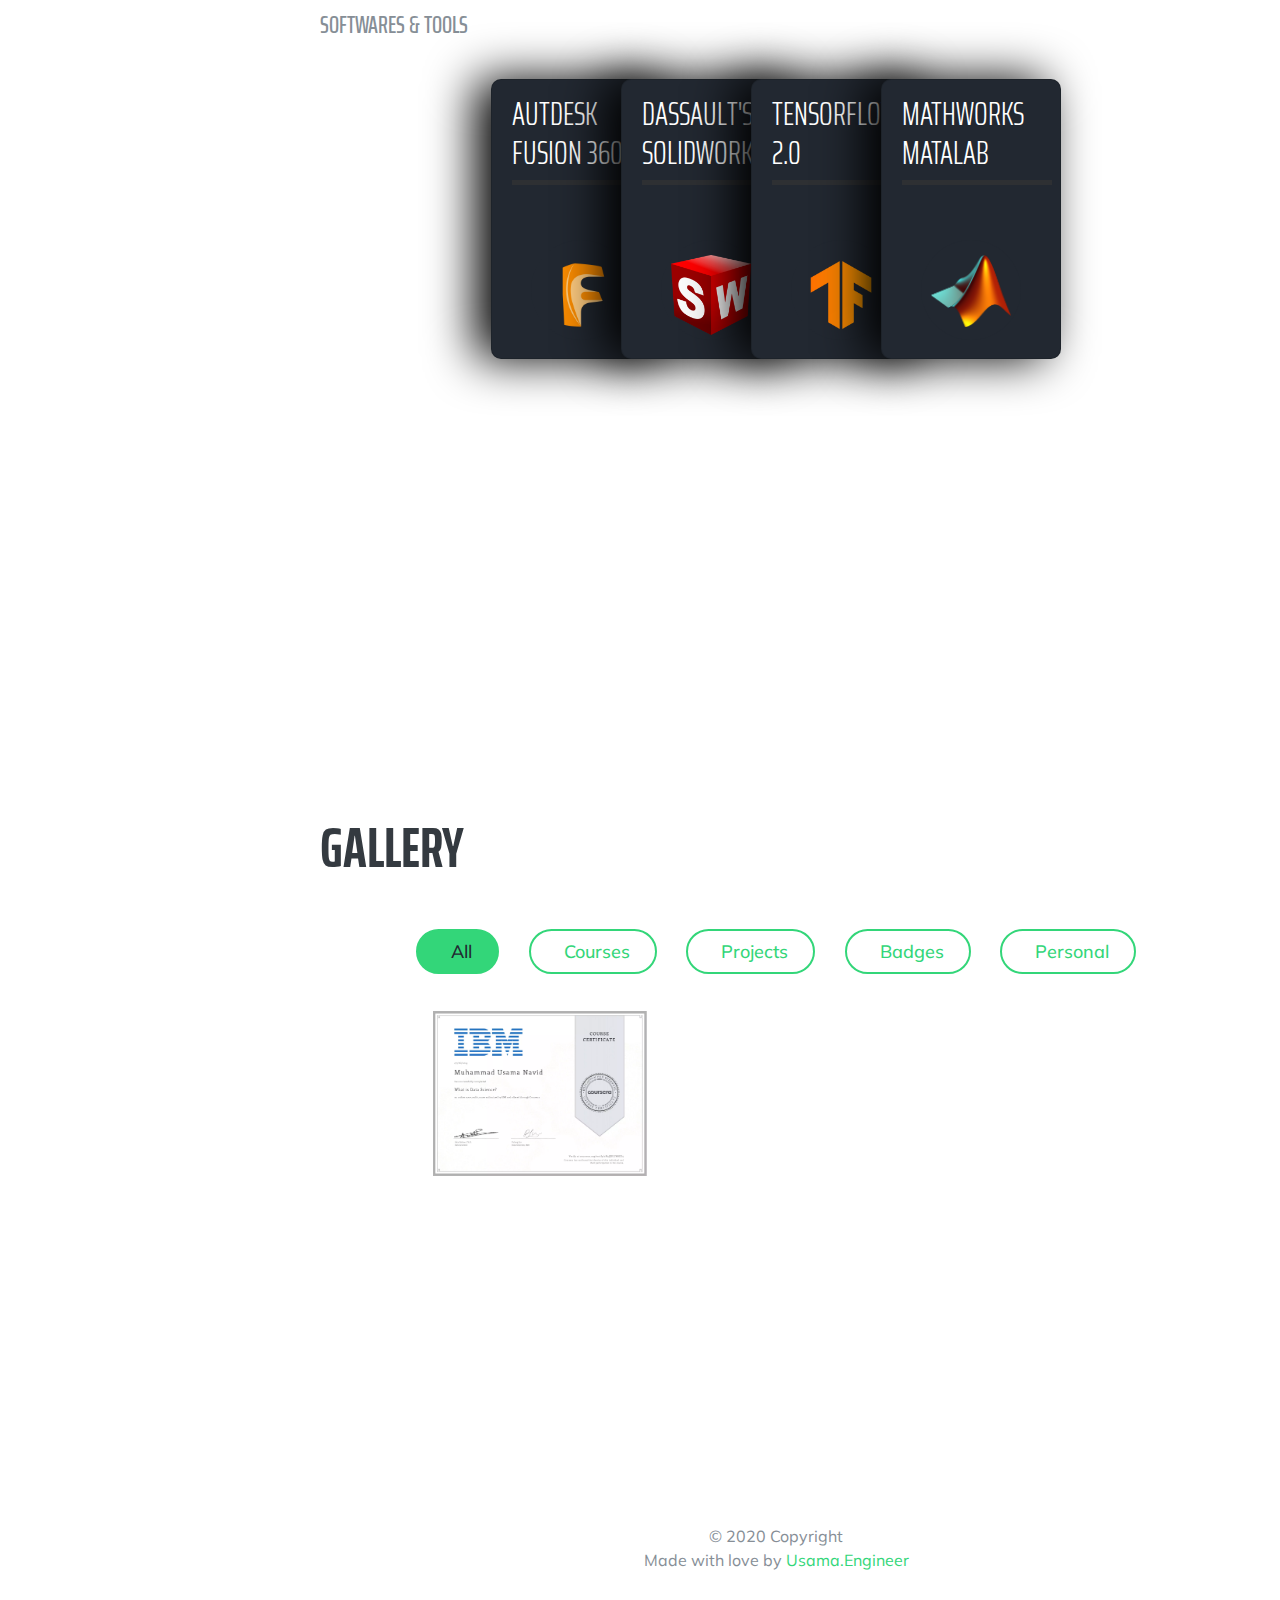
==== commit 47db17be: "Update index.html" ====
--- a/index.html
+++ b/index.html
@@ -107,9 +107,6 @@
         <li class="nav-item">
           <a class="nav-link js-scroll-trigger" href="https://blog.usamanavid.com/">Blog</a>
         </li>
-        <li class="nav-item">
-          <a class="nav-link js-scroll-trigger" href="https://blog.usamanavid.com/">Blog</a>
-        </li>
       </ul>
     </div>
   </nav>
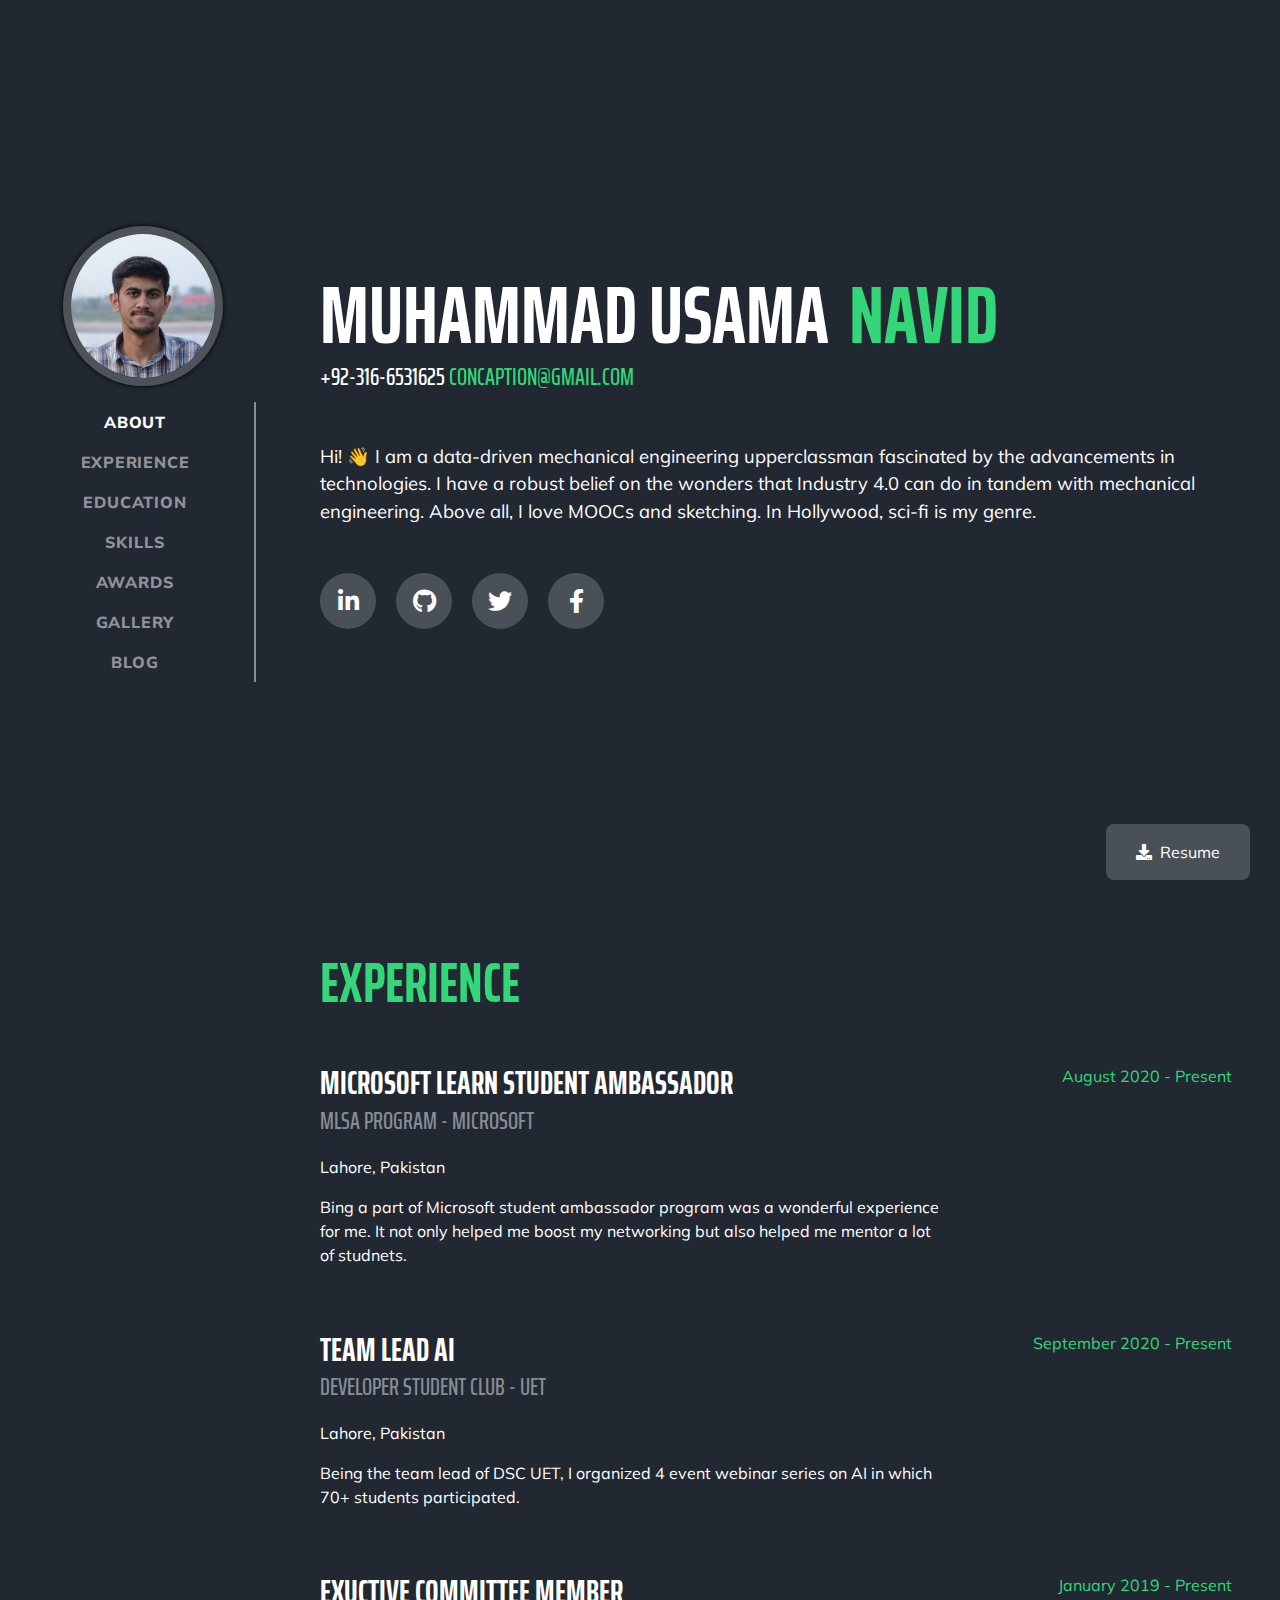
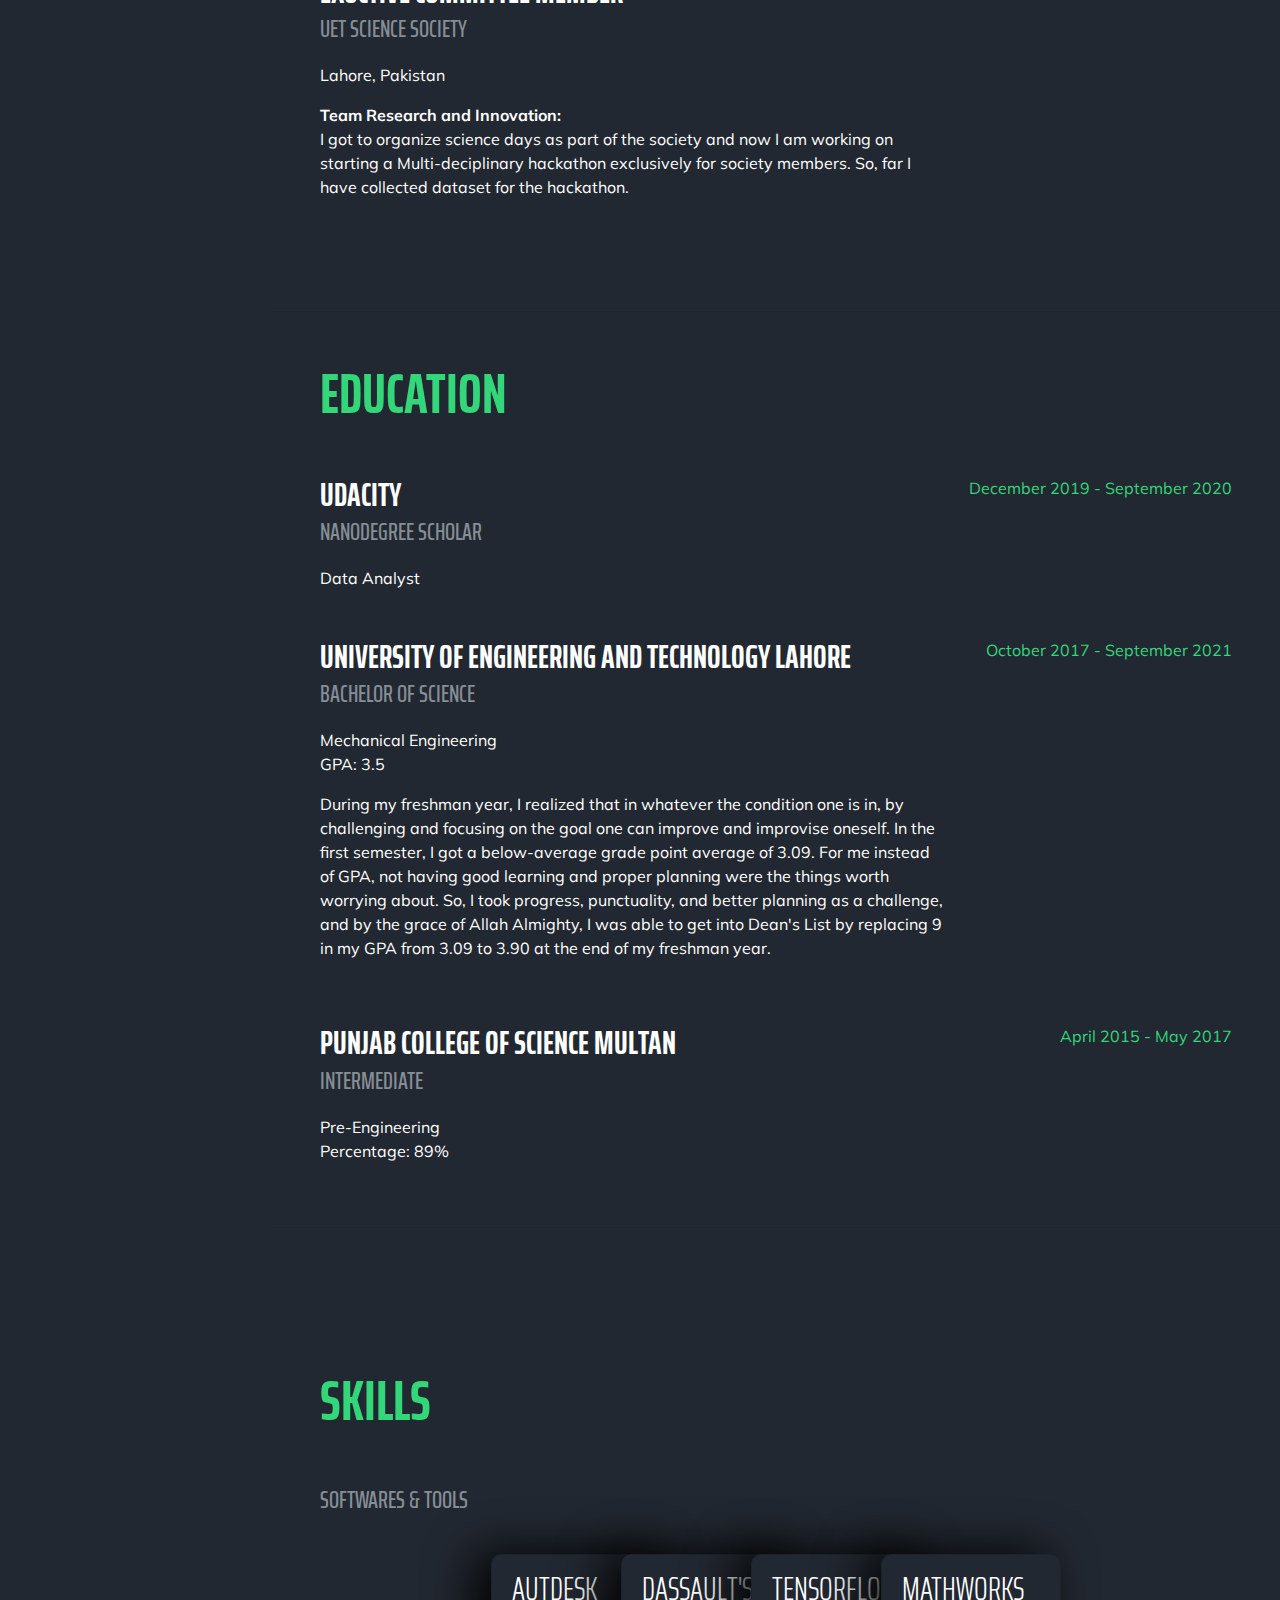
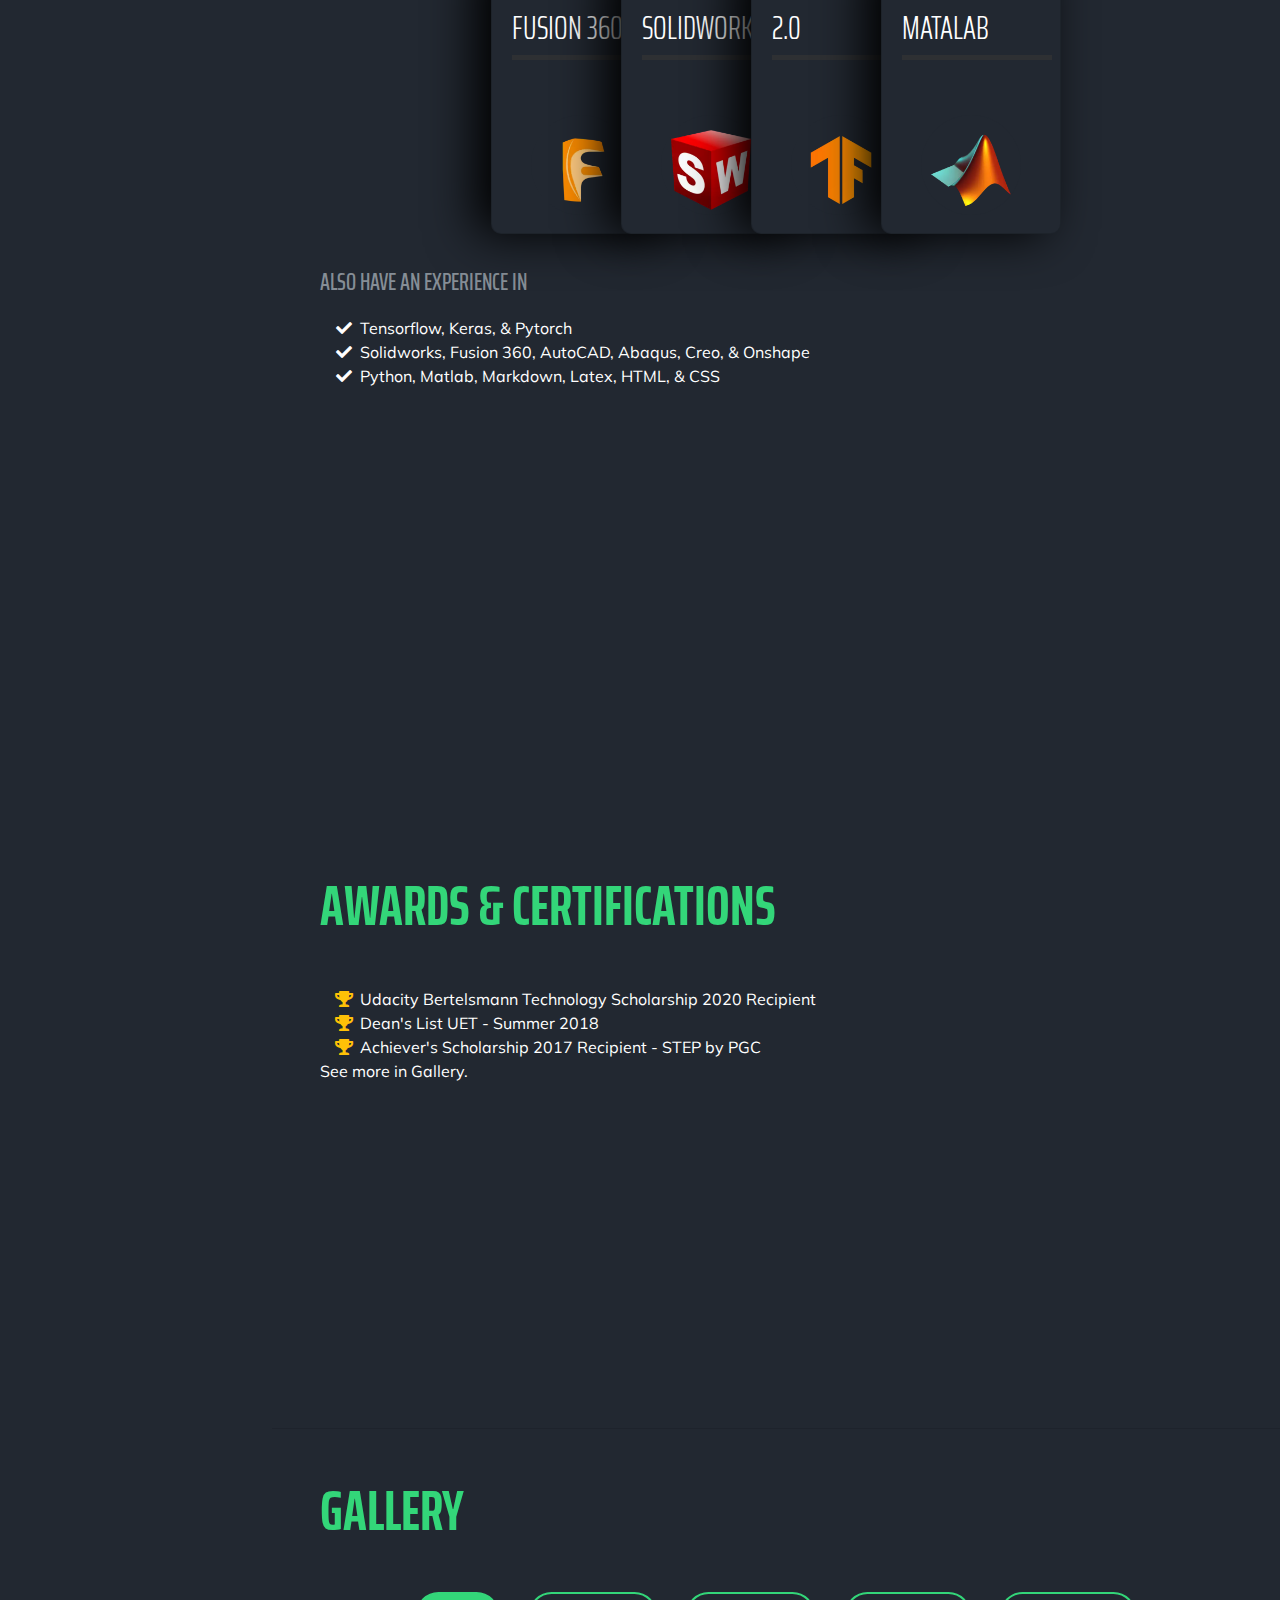
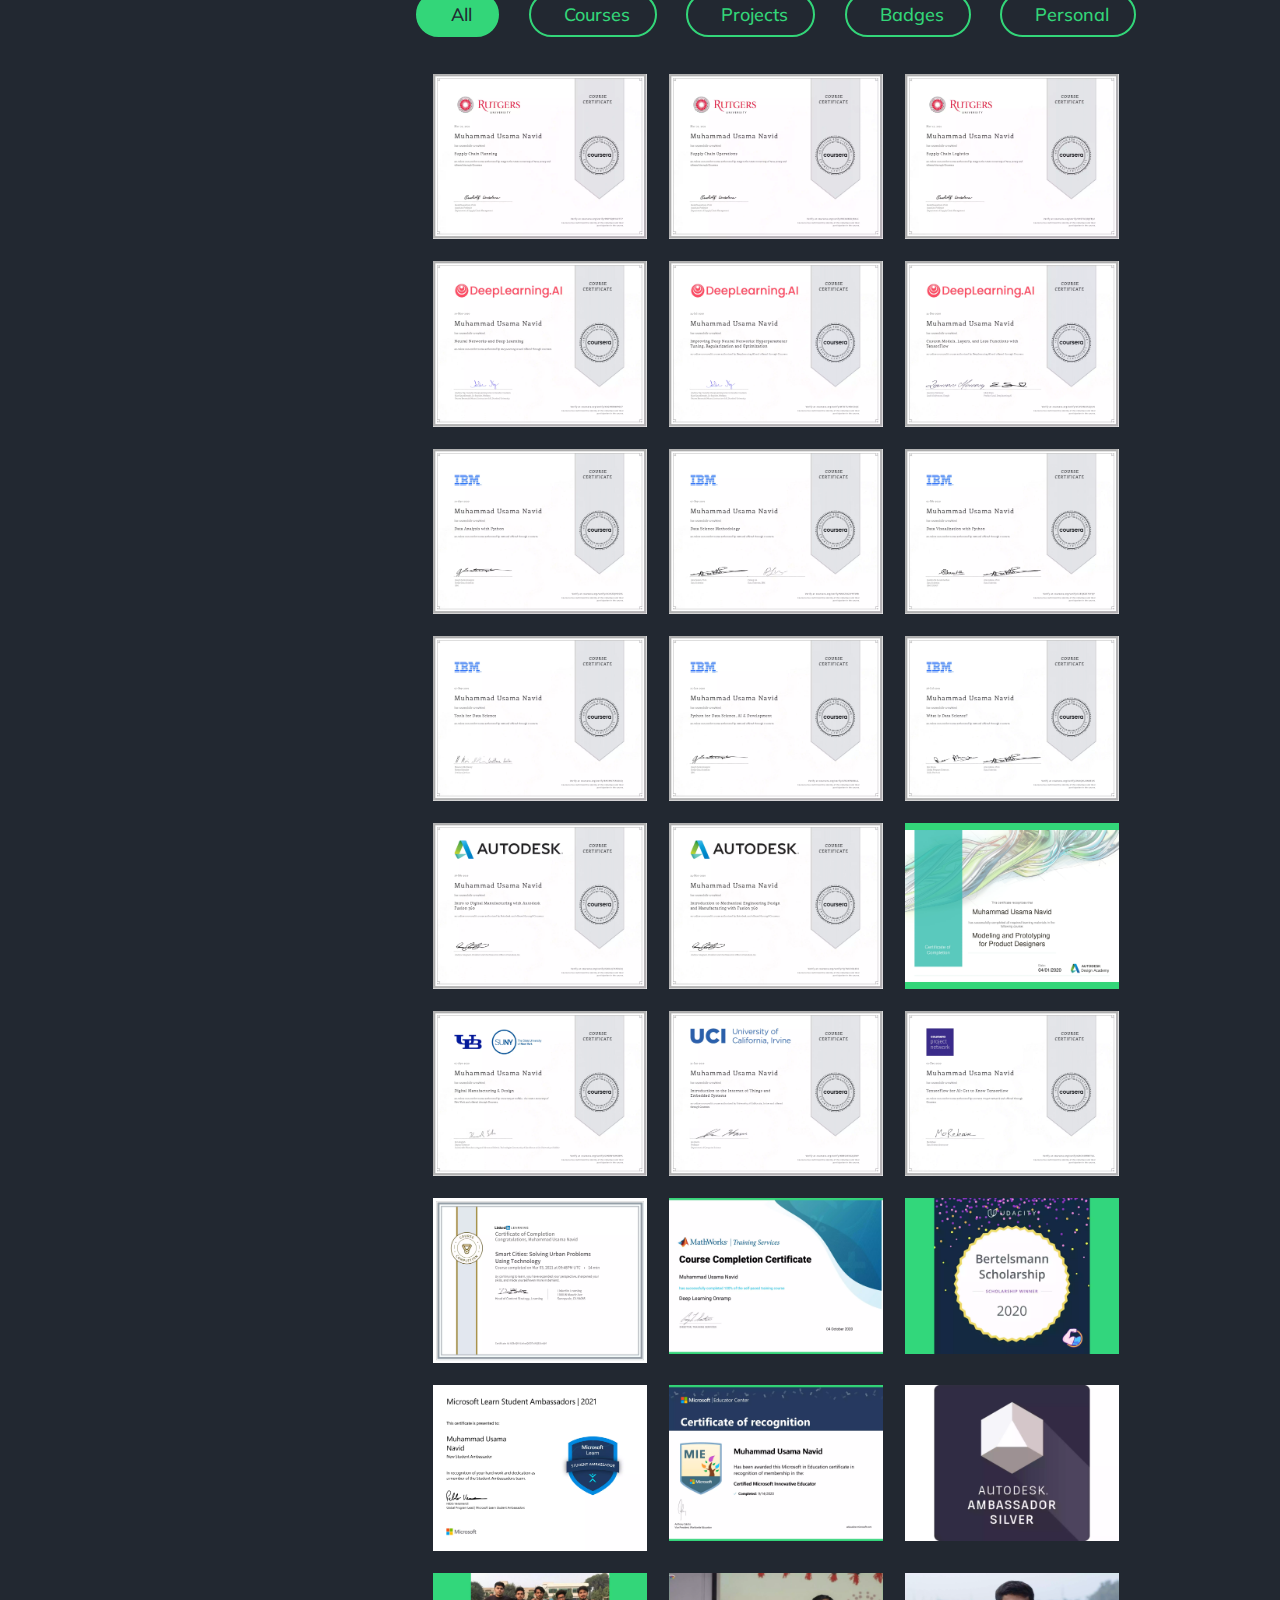
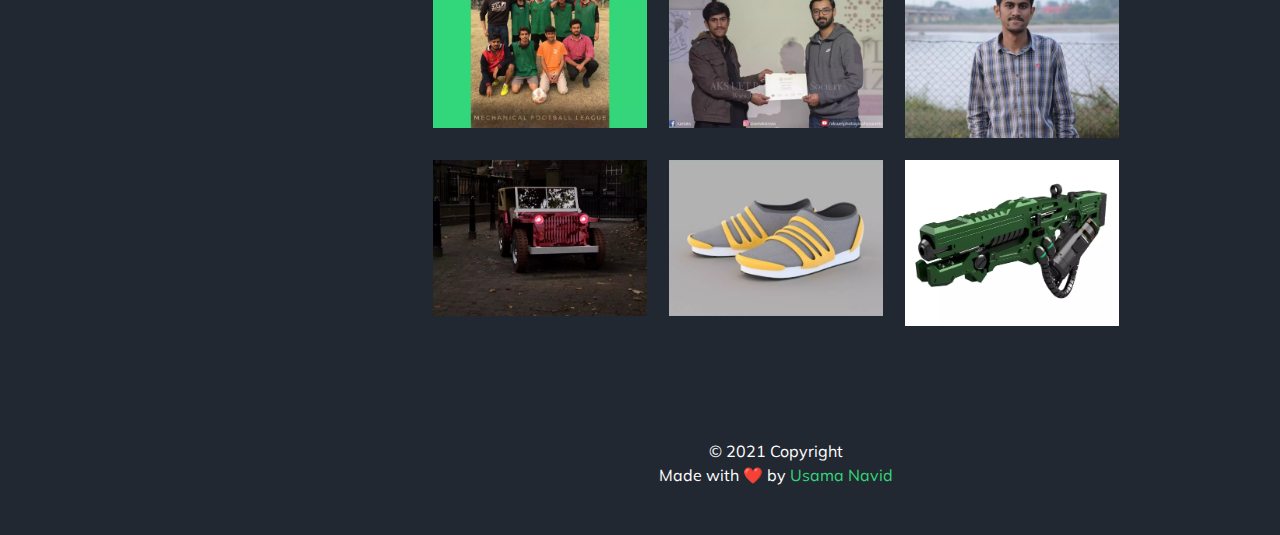
==== commit f81efb4c: "📦" ====
--- a/index.html
+++ b/index.html
@@ -5,7 +5,7 @@
 
   <meta charset="utf-8">
   <meta name="viewport" content="width=device-width, initial-scale=1, shrink-to-fit=no">
-  <meta name="description" content="A mechanical engineering junior with a strong believe in technology.">
+  <meta name="description" content="A mechanical engineering senior with a strong believe in technology.">
   <meta name="author" content="Muhammad Usama Navid">
 
 		<meta property="og:title" content="Usama - A Motivated Mechanical Engineer"/>
@@ -53,6 +53,14 @@
 
   <!-- Custom styles for this template -->
   <link href="css/resume.min.css" rel="stylesheet">
+
+  <script src="https://code.jquery.com/jquery-3.6.0.js" 
+  integrity="sha256-H+K7U5CnXl1h5ywQfKtSj8PCmoN9aaq30gDh27Xc0jk="
+  crossorigin="anonymous">
+</script>
+
+
+
 
 </head>
 
@@ -97,10 +105,10 @@
         </li><!-- 
         <li class="nav-item">
           <a class="nav-link js-scroll-trigger" href="#interests">Interests</a>
-        </li>
+        </li>-->
         <li class="nav-item">
           <a class="nav-link js-scroll-trigger" href="#awards">Awards</a>
-        </li>-->
+        </li>
         <li class="nav-item">
           <a class="nav-link js-scroll-trigger" href="#gallery">Gallery</a>
         </li>
@@ -121,7 +129,7 @@
         <div class="subheading mb-5">+92-316-6531625
           <a href="mailto:Concaption@gmail.com" target="_blank" rel="noopener">Concaption@gmail.com</a>
         </div>
-        <p class="lead mb-5">I am a data driven mechanical engineering upperclassman fascinated by the advancements in the technologies. I have robust believe on the wonders that Industry 4.0 can do in tendum with mechanical engineering. Above all I love MOOCs and sketching. In Hollywood, sci-fi is my genre.</p>
+        <p class="lead mb-5">Hi! 👋 I am a data-driven mechanical engineering upperclassman fascinated by the advancements in technologies. I have a robust belief on the wonders that Industry 4.0 can do in tandem with mechanical engineering. Above all, I love MOOCs and sketching. In Hollywood, sci-fi is my genre.</p>
         <div class="social-icons">
           <a href="https://www.linkedin.com/in/concaption/" target="_blank" rel="noopener">
             <i class="fab fa-linkedin-in"></i>
@@ -151,7 +159,7 @@
           <div class="resume-content">
             <h3 class="mb-0">Microsoft Learn Student Ambassador</h3>
             <div class="subheading mb-3">MLSA Program - Microsoft</div>
-            <p>Lahore, Pakistan</p><p>Along with five other student from UET I was selected in Microsoft learn student ambassador program. I aim to learn faclitate and teach technlogy at UET with the help of Microsoft.
+            <p>Lahore, Pakistan</p><p> Bing a part of Microsoft student ambassador program was a wonderful experience for me. It not only helped me boost my networking but also helped me mentor a lot of studnets.
             </p>
           </div>
           <div class="resume-date text-md-right">
@@ -164,7 +172,7 @@
           <div class="resume-content">
             <h3 class="mb-0">Team Lead AI</h3>
             <div class="subheading mb-3">Developer Student Club - UET</div>
-            <p>Lahore, Pakistan</p><p>I am the member of the student developer club since septemeber 2019 and this year I am promoted to AI team lead.
+            <p>Lahore, Pakistan</p><p> Being the team lead of DSC UET, I organized 4 event webinar series on AI in which 70+ students participated.
             </p>
           </div>
           <div class="resume-date text-md-right">
@@ -179,7 +187,7 @@
             	UET Science Society
             </div>
             <p>Lahore, Pakistan</p><p><b>Team Research and Innovation:</b><br>
-Here in the team, I experienced a lot of teamwork. We worked together on different projects. Writing articles, proofreading our magazines, etc. all included a lot of teamwork. I learned here about research methods, Matlab and many more through a daily dose of tech that I and my teammates used to share. Science days were very informative sessions.</p>
+            I got to organize science days as part of the society and now I am working on starting a Multi-deciplinary hackathon exclusively for society members. So, far I have collected dataset for the hackathon.</p>
           </div>
           <div class="resume-date text-md-right">
             <span class="text-primary">January 2019 - Present</span>
@@ -258,7 +266,7 @@
               <svg version="1.1" xmlns="http://www.w3.org/2000/svg">
               <circle class="stroke" cx="60" cy="60" r="50"/>
             </svg>
-            <img class="skill_img" src='/images/skills/1.png'>
+            <img class="skill_img" src='/images/skills/1.webp'>
             </div>
           </div>
           <div class="card">
@@ -271,7 +279,7 @@
               <svg version="1.1" xmlns="http://www.w3.org/2000/svg">
               <circle class="stroke" cx="60" cy="60" r="50"/>
             </svg>
-            <img class="skill_img" src='/images/skills/2.png'>
+            <img class="skill_img" src='/images/skills/2.webp'>
 
             </div>
           </div>
@@ -285,7 +293,7 @@
               <svg version="1.1" xmlns="http://www.w3.org/2000/svg">
               <circle class="stroke" cx="60" cy="60" r="50"/>
             </svg>
-            <img class="skill_img" src='/images/skills/3.png'>
+            <img class="skill_img" src='/images/skills/3.webp'>
 
             </div>
           </div>
@@ -299,43 +307,28 @@
               <svg version="1.1" xmlns="http://www.w3.org/2000/svg">
               <circle class="stroke" cx="60" cy="60" r="50"/>
             </svg>
-            <img class="skill_img" src='/images/skills/4.png'>
-            </div>
-          </div>
-        </div>
-<!-- 
+            <img class="skill_img" src='/images/skills/4.webp'>
+            </div>
+          </div>
+        </div>
+        <div class="subheading mb-3">Also have an experience in</div>
+        <ul class="fa-ul mb-0">
+          <li>
+            <i class="fa-li fa fa-check"></i>
+            Tensorflow, Keras, &amp; Pytorch</li>
+          <li>
+            <i class="fa-li fa fa-check"></i>
+            Solidworks, Fusion 360, AutoCAD, Abaqus, Creo, &amp; Onshape</li>
+          <li>
+            <i class="fa-li fa fa-check"></i>
+            Python, Matlab, Markdown, Latex, HTML, &amp; CSS</li>
+        </ul>
+      </div>
+        <!-- 
+        <div class="subheading mb-3">Have also worked in</div>
         
         <ul class="list-inline dev-icons">
-          <li class="list-inline-item">
-            <i class="fab fa-html5"></i>
-          </li>
-          <li class="list-inline-item">
-            <i class="fab fa-css3-alt"></i>
-          </li>
-          <li class="list-inline-item">
-            <i class="fab fa-js-square"></i>
-          </li>
-          <li class="list-inline-item">
-            <i class="fab fa-angular"></i>
-          </li>
-          <li class="list-inline-item">
-            <i class="fab fa-react"></i>
-          </li>
-          <li class="list-inline-item">
-            <i class="fab fa-node-js"></i>
-          </li>
-          <li class="list-inline-item">
-            <i class="fab fa-sass"></i>
-          </li>
-          <li class="list-inline-item">
-            <i class="fab fa-less"></i>
-          </li>
-          <li class="list-inline-item">
-            <i class="fab fa-wordpress"></i>
-          </li>
-          <li class="list-inline-item">
-            <i class="fab fa-gulp"></i>
-          </li>
+        
           <li class="list-inline-item">
             <i class="fab fa-grunt"></i>
           </li>
@@ -362,11 +355,11 @@
             <i class="fa-li fa fa-check"></i>
             Agile Development &amp; Scrum</li>
         </ul>
-      </div>--> 
+      --> 
     </section>
 <!-- 
     <hr class="m-0">
-<!-- 
+
     <section class="resume-section p-3 p-lg-5 d-flex align-items-center" id="interests">
       <div class="w-100">
         <h2 class="mb-5">Interests</h2>
@@ -375,7 +368,7 @@
       </div>
     </section>
 
-    <hr class="m-0">
+    <hr class="m-0">-->
 
     <section class="resume-section p-3 p-lg-5 d-flex align-items-center" id="awards">
       <div class="w-100">
@@ -383,19 +376,20 @@
         <ul class="fa-ul mb-0">
           <li>
             <i class="fa-li fa fa-trophy text-warning"></i>
-            Udacity Bertlsmann Technology Scholarship 2020 Recipent</li>
+            Udacity Bertelsmann Technology Scholarship 2020 Recipient</li>
           <li>
             <i class="fa-li fa fa-trophy text-warning"></i>
             Dean's List UET - Summer 2018 </li>
           <li>
             <i class="fa-li fa fa-trophy text-warning"></i>
-            Achiever's Scholarship 2017 Reciever - STEP by PGC</li>
+            Achiever's Scholarship 2017 Recipient - STEP by PGC</li>
           <li>
         </ul>
-      </div>
-    </section>
-
-    <hr class="m-0">-->
+        See more in Gallery.
+      </div>
+    </section>
+
+    <hr class="m-0">
 
     <section class="resume-section p-3 p-lg-5 d-flex align-items-center" id="gallery">
       <div class="w-100">
@@ -413,14 +407,51 @@
     </tags>
     <!-- filter Images -->
     <div class="gallery">
-      <div class="image" data-name="Courses"><span><img src="images/gallery/courses/c1.webp" alt="dsads"></span></div>
-      <div class="image" data-name="bag"><span><img src="src/2.png" alt=""></span></div>
-      <div class="image" data-name="Camera"><span><img src="src/3.png" alt=""></span></div>
-      <div class="image" data-name="shoe"><span><img src="src/1.png" alt=""></span></div>
-      <div class="image" data-name="headphone"><span><img src="src/3.png" alt=""></span></div>
-      <div class="image" data-name="watch"><span><img src="src/1.png" alt=""></span></div>
-      <div class="image" data-name="shoe"><span><img src="src/2.png" alt=""></span></div>
-      <div class="image" data-name="camera"><span><img src="src/2.png" alt=""></span></div>
+      <div class="image" data-name="Courses"><span><img src="images/gallery/Supply-Chain Planning-Rutgers-University-Coursera-by-Muhammad-Usama-Navid.webp" alt="Supply Chain Planning Rutgers University Coursera by Muhammad Usama Navid"></span></div>
+      <div class="image" data-name="Courses"><span><img src="images/gallery/Supply-Chain-Operations-Rutgers-University-Coursera-by-Muhammad-Usama-Navid.webp" alt="Supply Chain Operations Rutgers University Coursera by Muhammad Usama Navid"></span></div>
+      <div class="image" data-name="Courses"><span><img src="images/gallery/Supply-Chain-Logistics-Rutgers-University-Coursera-by-Muhammad-Usama-Navid.webp" alt="Supply Chain Logistics Rutgers University Coursera by Muhammad Usama Navid"></span></div>
+      <div class="image" data-name="Courses"><span><img src="images/gallery/Neural-Networks-and-Deep-Learning-Coursera-Muhammad-Usama-Navid.webp" alt="Neural-Networks-and-Deep-Learning-Coursera-Muhammad-Usama-Navid"></span></div>
+      <div class="image" data-name="Courses"><span><img src="images/gallery/Improving-Deep-Neural-Networks-Hyperparameter-Tuning-Regularization-and-Optimization-Coursera-Muhammad-Usama-Navid.webp" alt="Improving-Deep-Neural-Networks-Hyperparameter-Tuning-Regularization-and-Optimization-Coursera-Muhammad-Usama-Navid"></span></div>
+      <div class="image" data-name="Courses"><span><img src="images/gallery/Custom-Models-Layers-and-Loss-functions-with-TensorFlow-Coursera-Muhammad-Usama-Navid.webp" alt="Custom Models Layers and Loss functions with TensorFlow Coursera Muhammad Usama Navid"></span></div>
+      <div class="image" data-name="Courses"><span><img src="images/gallery/Data-Analysis-with-Python-IBM-Coursera-Muhammad-Usama-Navid.webp" alt="Data Analysis with Python IBM Coursera Muhammad Usama Navid"></span></div>
+      <div class="image" data-name="Courses"><span><img src="images/gallery/Data-Science-Methodology-IBM-Coursera-Muhammad-Usama-Navid.webp" alt="Data-Science-Methodology-IBM-Coursera-Muhammad-Usama-Navid"></span></div>
+      <div class="image" data-name="Courses"><span><img src="images/gallery/Data-Visualization-with-Python-IBM-Coursera-Muhammad-Usama-Navid.webp" alt="Data-Visualization-with-Python-IBM-Coursera-Muhammad-Usama-Navid"></span></div>
+      <div class="image" data-name="Courses"><span><img src="images/gallery/Tools-for-Data-Science-IBM-Coursera-Muhammad-Usama-Navid.webp" alt="Tools-for-Data-Science-IBM-Coursera-Muhammad-Usama-Navid"></span></div>
+      <div class="image" data-name="Courses"><span><img src="images/gallery/Python-for-Data-Science-AI-and-Development-IBM-Coursera-Muhammad-Usama-Navid.webp" alt="Python-for-Data-Science-AI-and-Development-IBM-Coursera-Muhammad-Usama-Navid"></span></div>
+      <div class="image" data-name="Courses"><span><img src="images/gallery/What-is-Data-Science-IBM-Coursera-Muhammad-Usama-Navid.webp" alt="What-is-Data-Science-IBM-Coursera-Muhammad-Usama-Navid"></span></div>
+      <div class="image" data-name="Courses"><span><img src="images/gallery/Into-to-Digital-Manufacturing-with-Autodesk-Fusion-360-Coursera-Muahammad-Usama-Navid.webp" alt="Into-to-Digital-Manufacturing-with-Autodesk-Fusion-360-Coursera-Muahammad-Usama-Navid"></span></div>
+      <div class="image" data-name="Courses"><span><img src="images/gallery/Introduction-to-Mechanical-Engineering-Design-and-Manufacturing-with-Fusion-360-Autodesk-Muhammad-Usama-Navid.webp" alt="Introduction-to-Mechanical-Engineering-Design-and-Manufacturing-with-Fusion-360-Autodesk-Muhammad-Usama-Navid"></span></div>
+      <div class="image" data-name="Courses"><span><img src="images/gallery/Modeling-and-Prototyping-for-Product-Designers-Autodesk-Muhammad-Usama-Navid.webp" alt="Modeling-and-Prototyping-for-Product-Designers-Autodesk-Muhammad-Usama-Navid"></span></div>
+      <div class="image" data-name="Courses"><span><img src="images/gallery/Digital-Manufacturing-and-Design-The-State_university-of-New-York-Muhammad-Usama-Navid.webp" alt="Digital-Manufacturing-and-Design-The-State_university-of-New-York-Muhammad-Usama-Navid"></span></div>
+      <div class="image" data-name="Courses"><span><img src="images/gallery/Introduction-to-the-Internet-of-Things-and-Embedded-Systems-University-of-California-Irvine-Coursera-Muhammad-Usama-Navid.webp" alt="Introduction-to-the-Internet-of-Things-and-Embedded-Systems-University-of-California-Irvine-Coursera-Muhammad-Usama-Navid"></span></div>
+      <div class="image" data-name="Courses"><span><img src="images/gallery/TensorFlow-for-AI-Get-to-Know-TensorFlow-Coursera-Project-Network-Usama-Navid.webp" alt="TensorFlow-for-AI-Get-to-Know-TensorFlow-Coursera-Project-Network-Usama-Navid"></span></div>
+      <div class="image" data-name="Courses"><span><img src="images/gallery/Certificate-Of-Completion-Smart-Cities-Solving-Urban-Problems-Using-Technology-Muhammad-Usama-Navid.webp" alt="Certificate Of Completion Smart Cities Solving Urban Problems Using Technology Muhammad Usama Navid"></span></div>
+      <div class="image" data-name="Courses"><span><img src="images/gallery/Matlab-Deep-Learning-Onramp-Muhammad-Usama-Navid.webp" alt="Matlab-Deep-Learning-Onramp-Muhammad-Usama-Navid"></span></div>
+      <div class="image" data-name="Courses"><span><img src="images/gallery/Udacity-Bertlsman-Scholarship-Winner-2020-Muhammad-Usama-Navid.webp" alt="Udacity-Bertlsman-Scholarship-Winner-2020-Muhammad-Usama-Navid"></span></div>
+      <div class="image" data-name="Badges"><span><img src="images/gallery/New-Student-Ambassador-Microsoft-Muhammad-Usama-Navid.webp" alt="New-Student-Ambassador-Microsoft-Muhammad-Usama-Navid"></span></div>
+      <div class="image" data-name="Badges"><span><img src="images/gallery/Microsoft-Innovative-Educator-Muhammad-Usama-Navid.webp" alt="Microsoft-Innovative-Educator-Muhammad-Usama-Navid"></span></div>
+      <div class="image" data-name="Badges"><span><img src="images/gallery/Autodesk-Ambassador-Silver-Muhammad-Usama-Navid.webp" alt="Autodesk Ambassador Silver Muhammad Usama Navid"></span></div>
+      <div class="image" data-name="Personal"><span><img src="images/gallery/Football-Match-Mechanical-Engineering-UET.webp" alt="Football-Match-Mechanical-Engineering-UET"></span></div>
+      <div class="image" data-name="Personal"><span><img src="images/gallery/Hult-Prize-UET-2018.webp" alt="Hult-Prize-UET-2018"></span></div>
+      <div class="image" data-name="Personal"><span><img src="images/gallery/usama-navid.webp" alt="usama-navid"></span></div>
+      <div class="image" data-name="Projects"><span><img src="images/gallery/Jeep-3D-Model-Fusion-360-Muhammad-Usama-Navid.webp" alt="Jeep-3D-Model-Fusion-360-Muhammad-Usama-Navid"></span></div>
+      <div class="image" data-name="Projects"><span><img src="images/gallery/Shoe-3D-Model-Fusion-360-Muhammad-Usama-Navid.webp" alt="Shoe-3D-Model-Fusion-360-Muhammad-Usama-Navid"></span></div>
+      <div class="image" data-name="Projects"><span><img src="images/gallery/Wapon-3D-Model-Fusion-360-Muhammad-Usama-Navid.webp" alt="Wapon-3D-Model-Fusion-360-Muhammad-Usama-Navid"></span></div>
+      
+
+
+
+  <!--<div class="image" data-name="Courses"><span><img src="images/gallery/.webp" alt=""></span></div>
+      <div class="image" data-name="Courses"><span><img src="images/gallery/.webp" alt=""></span></div>
+      <div class="image" data-name="Courses"><span><img src="images/gallery/.webp" alt=""></span></div>
+      <div class="image" data-name="Courses"><span><img src="images/gallery/.webp" alt=""></span></div>
+      <div class="image" data-name="Courses"><span><img src="images/gallery/.webp" alt=""></span></div>
+      <div class="image" data-name="Courses"><span><img src="images/gallery/.webp" alt=""></span></div>
+      <div class="image" data-name="Courses"><span><img src="images/gallery/.webp" alt=""></span></div>
+      <div class="image" data-name="Courses"><span><img src="images/gallery/.webp" alt=""></span></div>
+      <div class="image" data-name="Courses"><span><img src="images/gallery/.webp" alt=""></span></div>
+      <div class="image" data-name="Courses"><span><img src="images/gallery/.webp" alt=""></span></div>-->
+
     </div>
   </div>
   <!-- fullscreen img preview box -->
@@ -430,12 +461,12 @@
     <!-- Footer -->
       <br>
 
- <div align="center"><a href="src/Resume-Usama-Navid.pdf" target="_blank" rel="noopener"> <button class="btn2" href="src/Resume-Usama-Navid.pdf"><i class="fa fa-download"></i>&nbsp Resume</button></a></div>  <br>
+ <div align="center"><a href="resume/Resume-Usama-Navid.pdf" target="_blank" rel="noopener"> <button class="btn2" href="resume/Resume-Usama-Navid.pdf"><i class="fa fa-download"></i>&nbsp Resume</button></a></div>  <br>
 <footer>
 <div class=footer-class>
   <!-- Copyright -->
- <div class="text-center">© 2020 Copyright<br>Made with love by
-    <a href="https://usama.engineer/"  target="_blank" rel="noopener">Usama.Engineer</a>
+ <div class="text-center">© 2021 Copyright<br>Made with ❤ by
+    <a href="http://usamanavid.com/"  target="_blank" rel="noopener">Usama Navid</a>
   </div><br><br>
   <!-- Copyright -->
 </div>
@@ -453,7 +484,6 @@
 
   <!-- Custom scripts for this template -->
   <script src="js/resume.min.js"></script>
-
 </body>
 
 </html>
--- a/css/resume.min.css
+++ b/css/resume.min.css
@@ -1,3 +1,11 @@
+:root {
+  --background-color: #1e1f23;
+  --secondary-color: #232428;
+  --text-dark: #efefef;
+  --text: #c4c5c9;
+  --text-light: #6c6d71;
+  --text-lighter: #8e8f93;
+}
 body{
 	font-family: Muli,-apple-system, BlinkMacSystemFont,'Segoe UI', Roboto, 'Helvetica Neue', Arial, sans-serif, 'Apple Color Emoji', 'Segoe UI Emoji', 'Segoe UI Symbol', 'Noto Color Emoji';
  	padding-top:54px;
@@ -174,7 +182,7 @@
 }
 
 .bg-primary {
-	background-color: #33d679 !important
+	background-color: #222831 !important
 }
 
 .text-primary {
@@ -366,17 +374,6 @@
   }
 }
 
-@media (prefers-color-scheme: dark) {
-  :root {
-    --background-color: #1e1f23;
-    --secondary-color: #232428;
-    --text-dark: #efefef;
-    --text: #c4c5c9;
-    --text-light: #6c6d71;
-    --text-lighter: #8e8f93;
-  }
-}
-
 .carousel {
     max-width: 50%;
   max-height: 100%;
@@ -388,10 +385,6 @@
   max-height: 100%;
   margin: auto;
 }
-
-@media(prefers-color-scheme: dark){
-  .bg-primary {
-  background-color: #222831 !important}
   .text-primary {
   color: #33d679 !important}
   a {
@@ -410,13 +403,8 @@
 }
  #sideNav .navbar-nav .nav-item .nav-link {
    border-right: 2px solid #868e9c;}
-
-
-
- }
-
  
-@media (max-width: 992px) and (prefers-color-scheme: dark){
+@media (max-width: 992px){
    #sideNav .navbar-nav .nav-item .nav-link {
    border-bottom: 2px solid #868e9c;
   border-right: 0px solid #868e9c;}
@@ -462,7 +450,7 @@
 
 .container {
   position: relative;
-  height: 300px;
+  height: 330px;
   width: 600px;
   top: 20px;
   display: flex;
@@ -479,6 +467,7 @@
   transition: 0.4s ease-out;
   position: relative;
   left: 0px;
+ 
 }
 
 .card:not(:first-child) {
@@ -579,7 +568,7 @@
     position: relative;
     height: 1000px;
     width: 200px;
-    top: 0px;
+    top: 50px;
     display: flex;
     flex-direction: column;
     align-items: center;
@@ -792,3 +781,6 @@
     width: 100%;
   }
 }
+
+
+
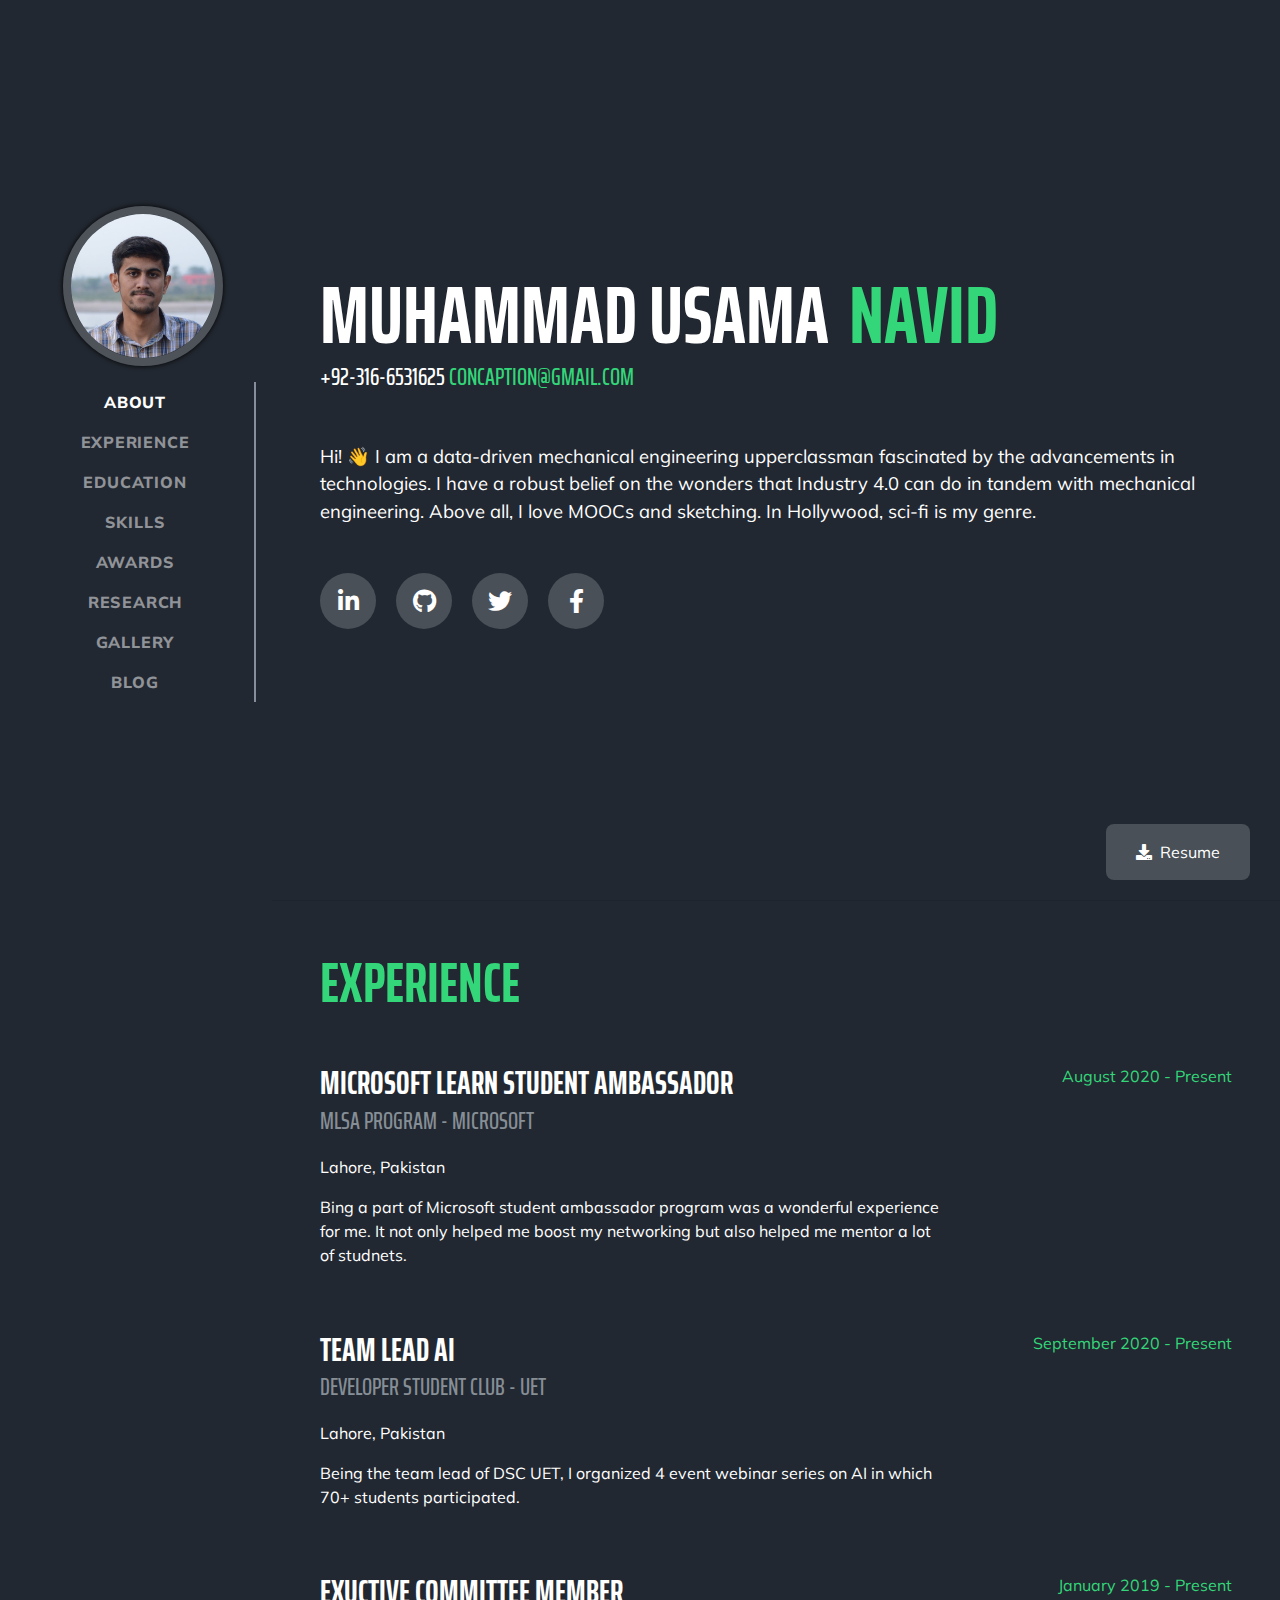
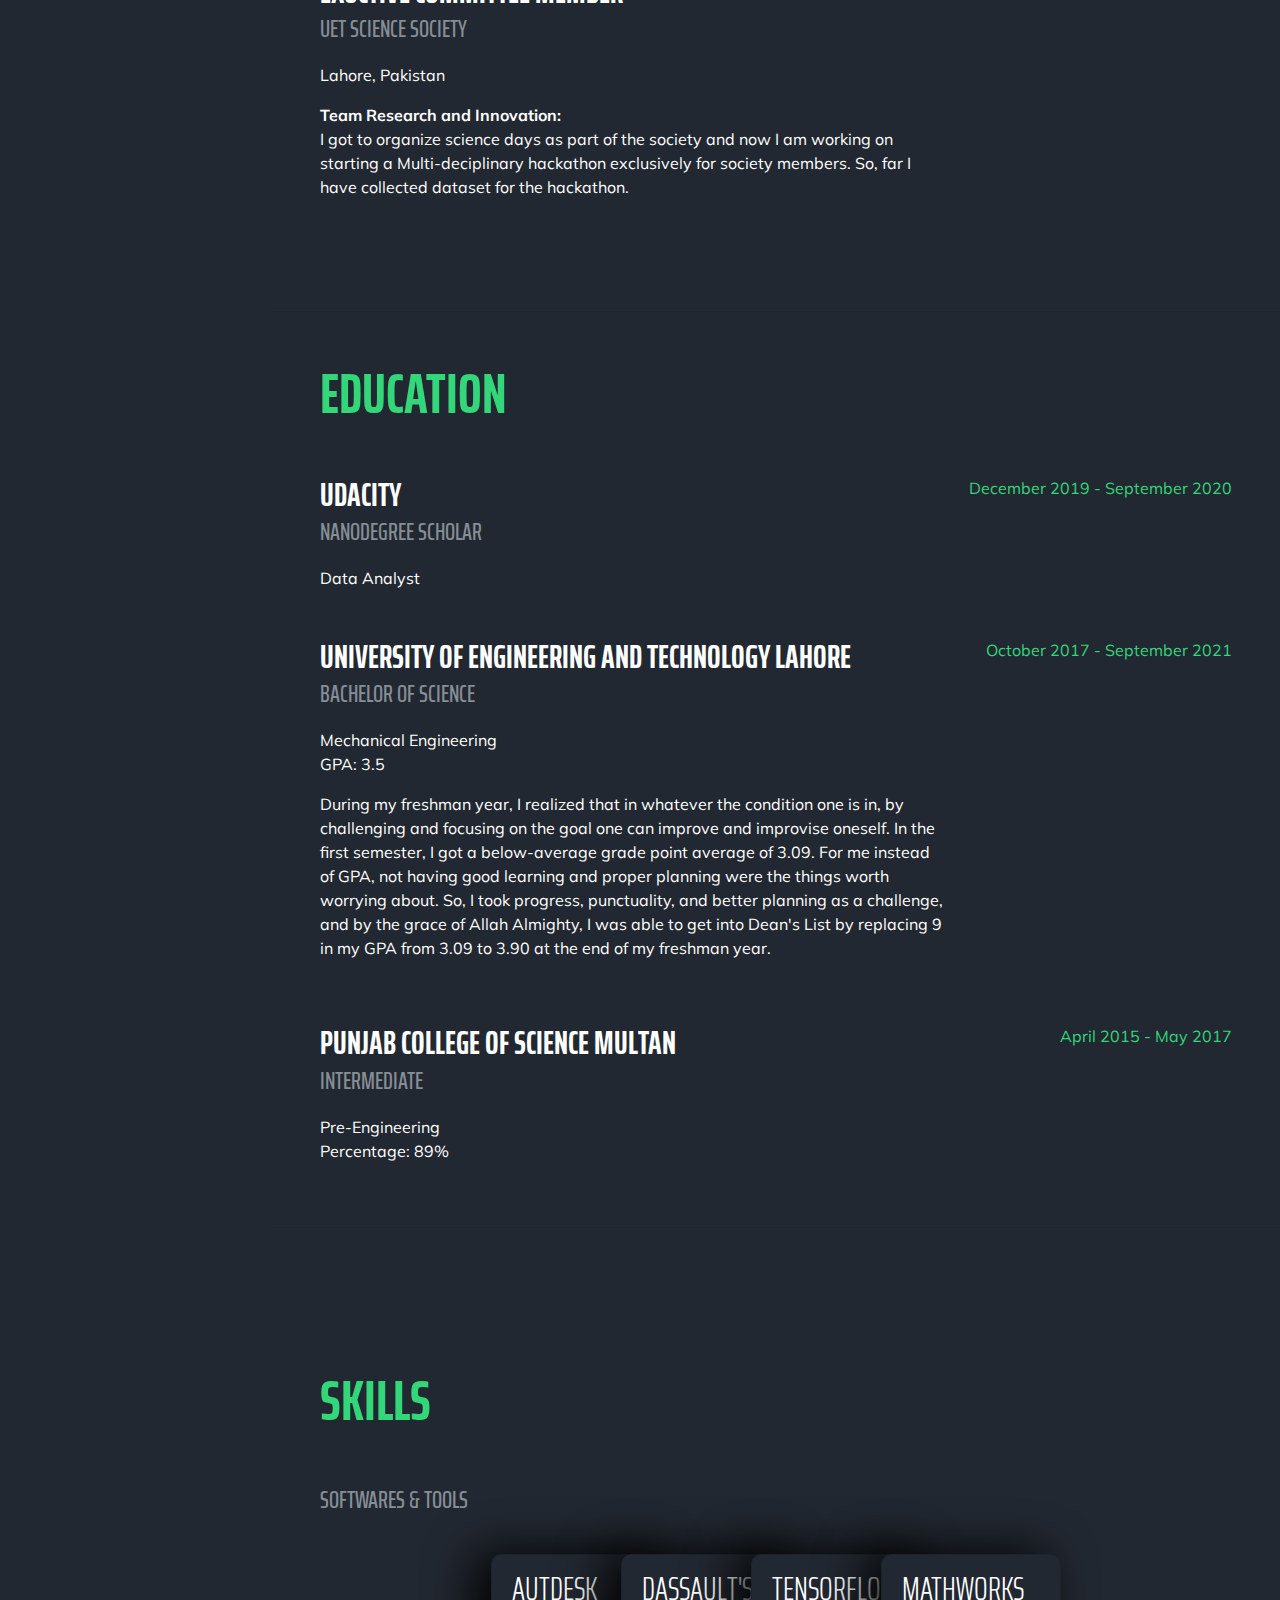
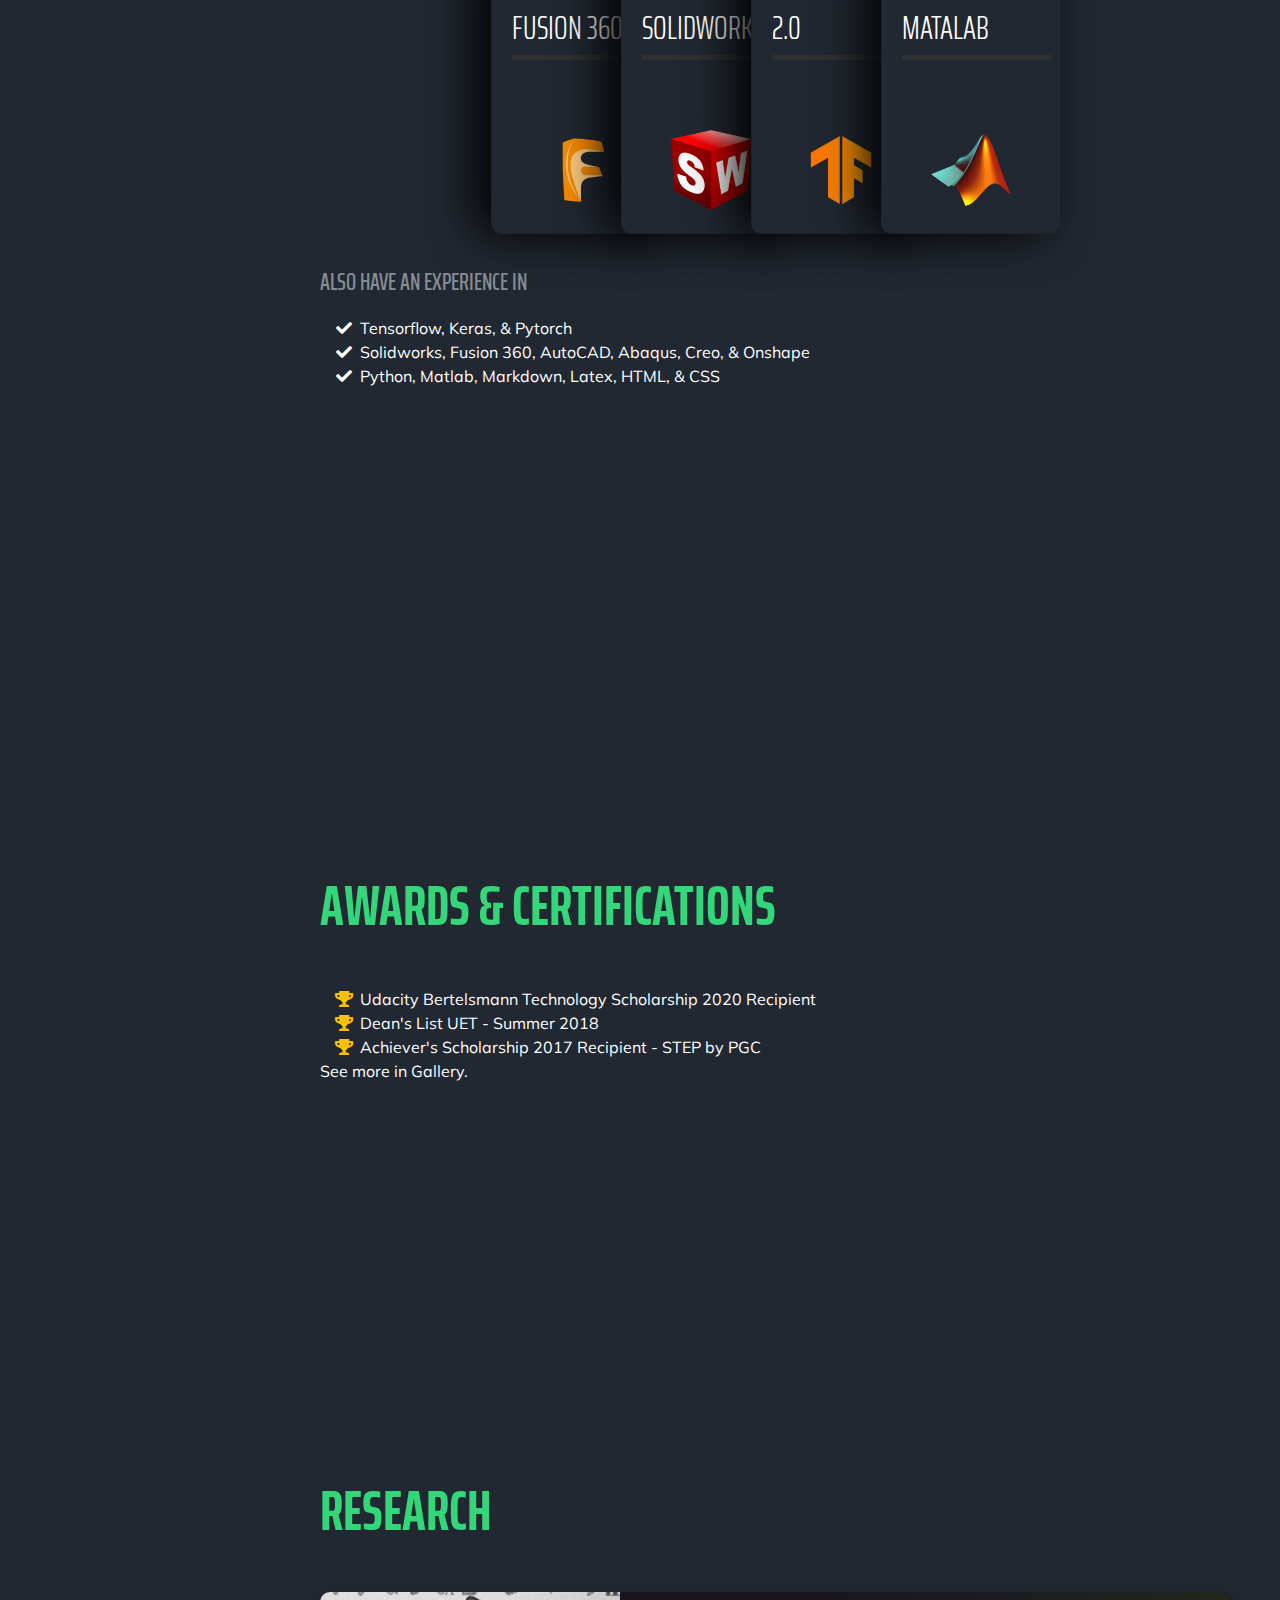
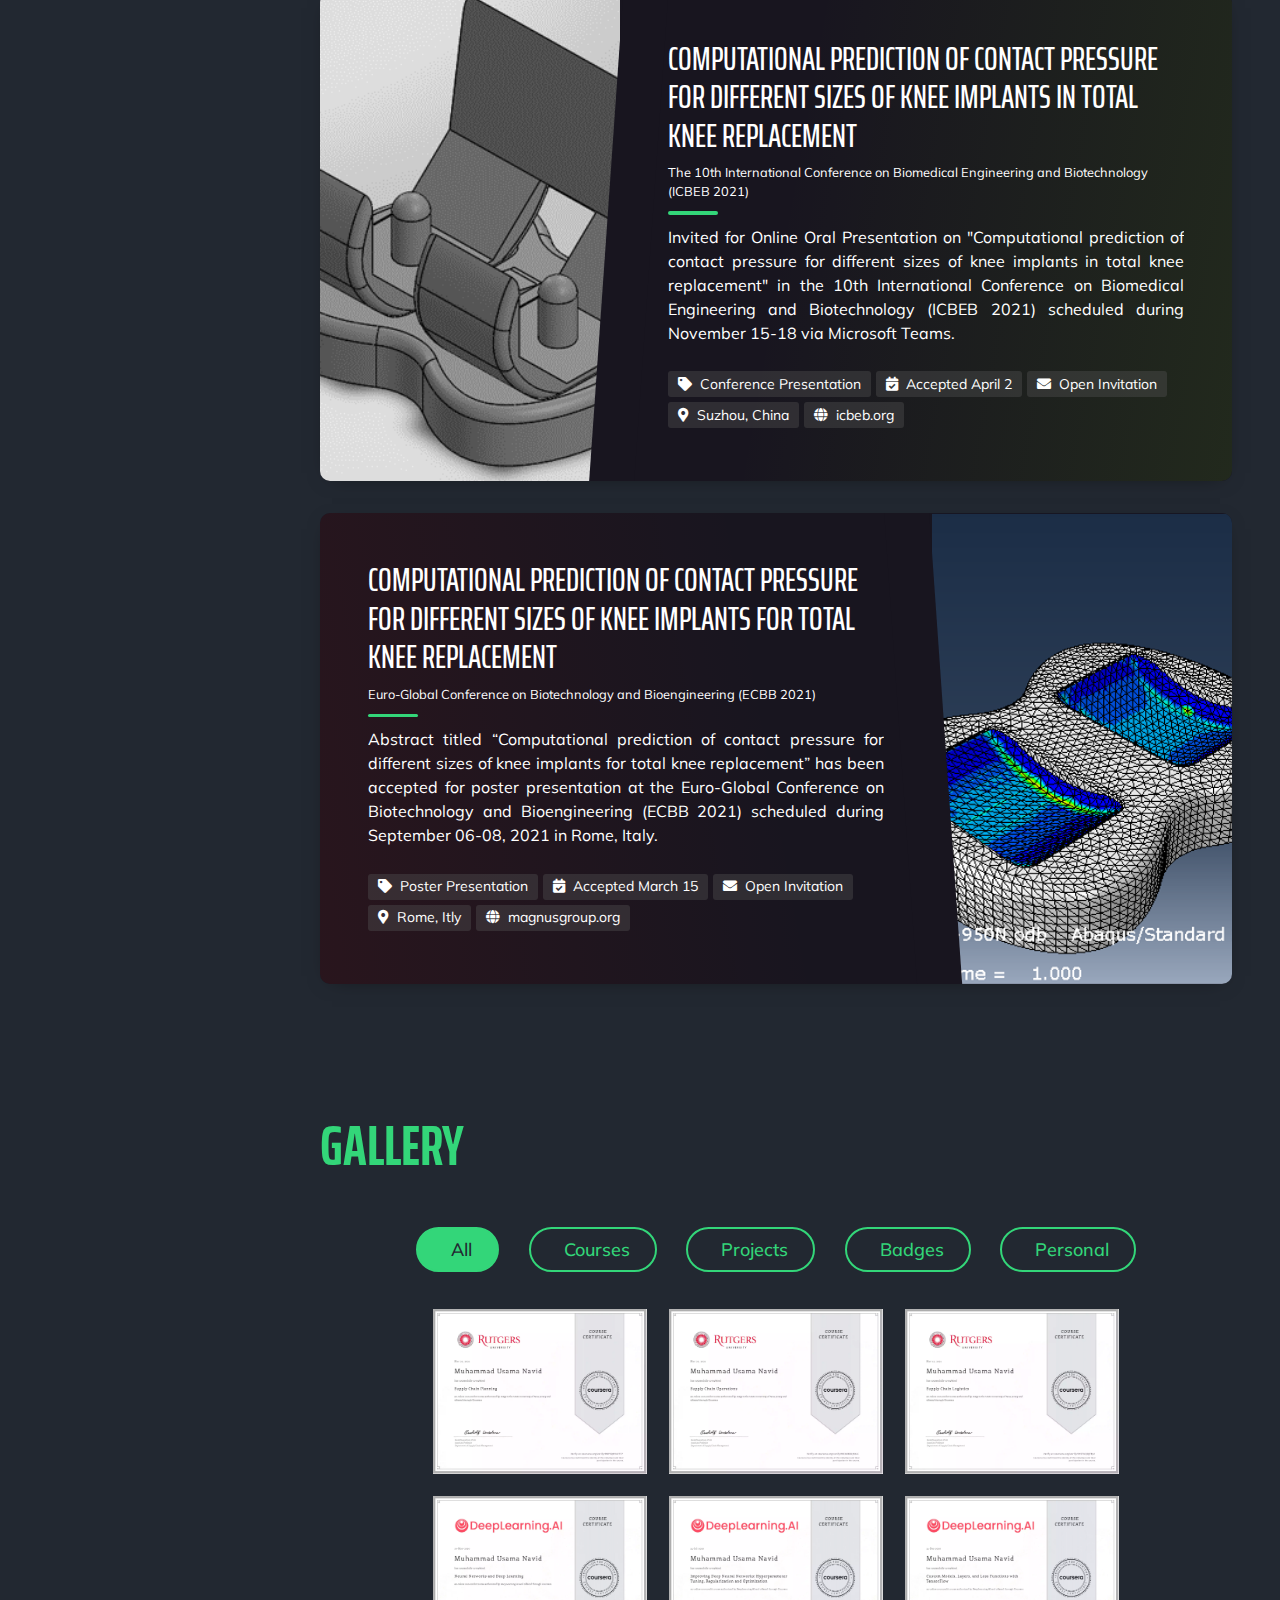
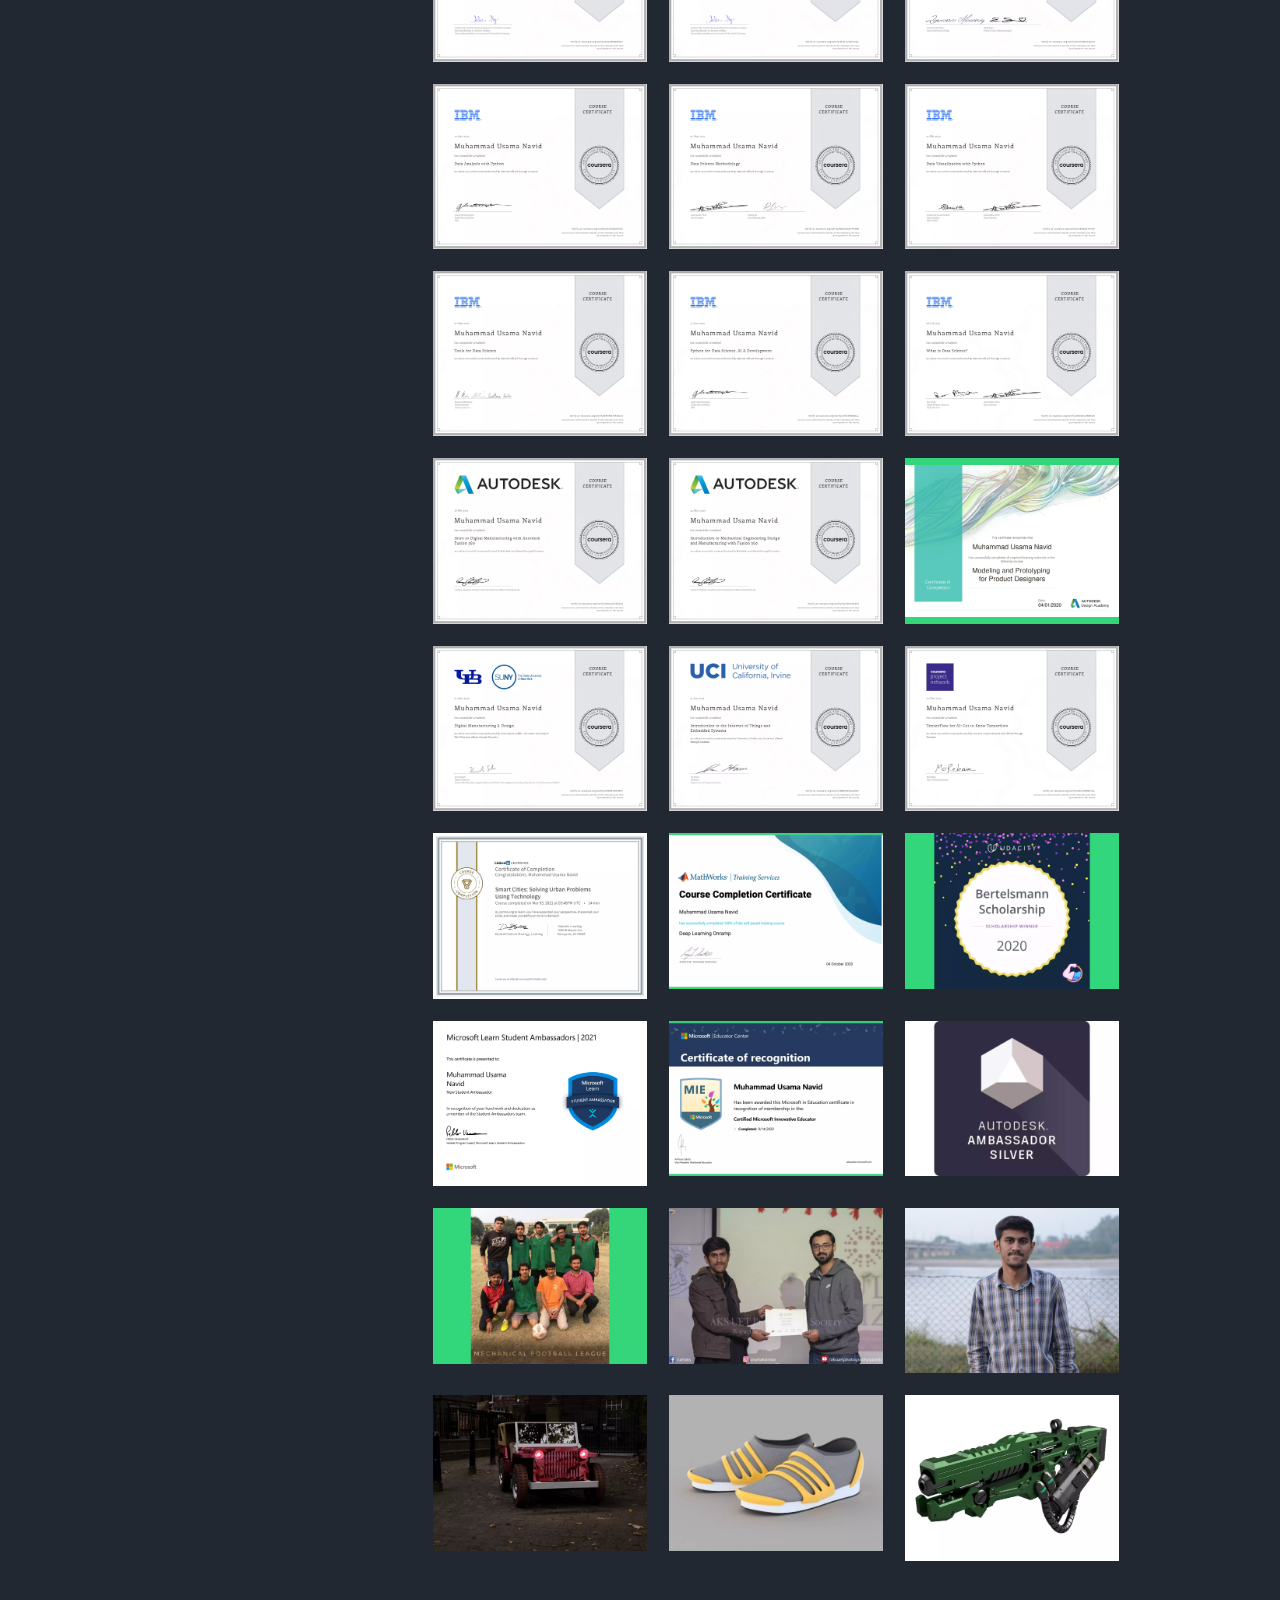
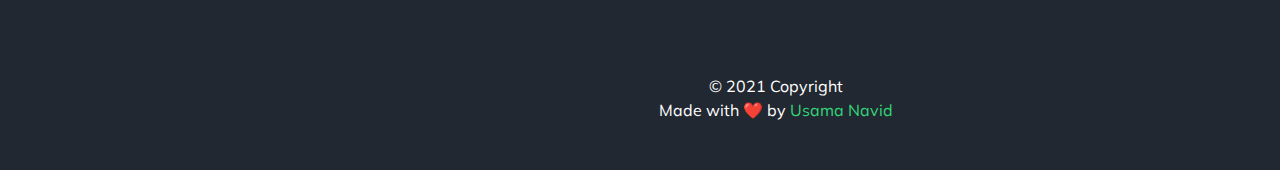
==== commit add926b8: "📦" ====
--- a/index.html
+++ b/index.html
@@ -110,6 +110,9 @@
           <a class="nav-link js-scroll-trigger" href="#awards">Awards</a>
         </li>
         <li class="nav-item">
+          <a class="nav-link js-scroll-trigger" href="#research">Research</a>
+        </li>
+        <li class="nav-item">
           <a class="nav-link js-scroll-trigger" href="#gallery">Gallery</a>
         </li>
         <li class="nav-item">
@@ -266,7 +269,7 @@
               <svg version="1.1" xmlns="http://www.w3.org/2000/svg">
               <circle class="stroke" cx="60" cy="60" r="50"/>
             </svg>
-            <img class="skill_img" src='/images/skills/1.webp'>
+            <img class="skill_img" src='images/skills/1.webp'>
             </div>
           </div>
           <div class="card">
@@ -279,7 +282,7 @@
               <svg version="1.1" xmlns="http://www.w3.org/2000/svg">
               <circle class="stroke" cx="60" cy="60" r="50"/>
             </svg>
-            <img class="skill_img" src='/images/skills/2.webp'>
+            <img class="skill_img" src='images/skills/2.webp'>
 
             </div>
           </div>
@@ -293,7 +296,7 @@
               <svg version="1.1" xmlns="http://www.w3.org/2000/svg">
               <circle class="stroke" cx="60" cy="60" r="50"/>
             </svg>
-            <img class="skill_img" src='/images/skills/3.webp'>
+            <img class="skill_img" src='images/skills/3.webp'>
 
             </div>
           </div>
@@ -307,7 +310,7 @@
               <svg version="1.1" xmlns="http://www.w3.org/2000/svg">
               <circle class="stroke" cx="60" cy="60" r="50"/>
             </svg>
-            <img class="skill_img" src='/images/skills/4.webp'>
+            <img class="skill_img" src='images/skills/4.webp'>
             </div>
           </div>
         </div>
@@ -390,6 +393,119 @@
     </section>
 
     <hr class="m-0">
+    <section class="resume-section p-3 p-lg-5 d-flex align-items-center" id="research">
+      <div class="w-100">
+        <h2 class="mb-5">Research</h2>
+
+        <div class="dark">
+          <main class="container1">
+            <article class="postcard dark green">
+              <a class="postcard__img_link" href="images/research/tkr1.png">
+                <img class="postcard__img" src="images/research/tkr1.png" alt="Image Title" />
+              </a>
+              <div class="postcard__text">
+                <h1 class="postcard__title green"><ah>Computational prediction of contact pressure for different sizes of knee implants in total knee replacement</ah></h1>
+                <div class="postcard__subtitle small">
+                The 10th International Conference on Biomedical Engineering and Biotechnology (ICBEB 2021)
+                </div>
+                <div class="postcard__bar"></div>
+                <div class="postcard__preview-txt">
+                  Invited for Online Oral Presentation on "Computational prediction of contact pressure for different sizes of knee implants in total knee replacement" in the 10th International Conference on Biomedical Engineering and Biotechnology (ICBEB 2021) scheduled during November 15-18 via Microsoft Teams.
+                </div>
+                <ul class="postcard__tagbox">
+                  <li class="tag__item"><i class="fas fa-tag mr-2"></i>Conference Presentation</li>
+                  <li class="tag__item"><time datetime="2021-04-2 12:00:00"><i class="fas fa-calendar-check mr-2"></i>Accepted April 2</time></li>
+                  <li class="tag__item play green">
+                    <a href="files\ICBEB 2021-Invitation.pdf" ><i class="fas fa-envelope mr-2"></i>Open Invitation</a>
+                  </li>
+                  <li class="tag__item play green">
+                    <a href="https://goo.gl/maps/JQXZmnSfZCz3F6Vw5" ><i class="fas fa-map-marker-alt mr-2"></i>Suzhou, China</a>
+                  </li>
+                  <li class="tag__item play green">
+                    <a href="http://www.icbeb.org/" ><i class="fas fa-globe mr-2"></i>icbeb.org</a>
+                  </li>
+                </ul>
+              </div>
+            </article>
+            <article class="postcard dark red">
+              <a class="postcard__img_link" href="images/research/tkr2.png">
+                <img class="postcard__img" src="images/research/tkr2.png" alt="Image Title" />	
+              </a>
+              <div class="postcard__text">
+                <h1 class="postcard__title red"><ah>Computational prediction of contact pressure for different sizes of knee implants for total knee replacement</ah></h1>
+                <div class="postcard__subtitle small">
+                  Euro-Global Conference on Biotechnology and Bioengineering (ECBB 2021)
+                </div>
+                <div class="postcard__bar"></div>
+                <div class="postcard__preview-txt">
+                Abstract titled “Computational prediction of contact pressure for different sizes of knee implants for total knee replacement” has been accepted for poster presentation
+                at the Euro-Global Conference on Biotechnology and Bioengineering (ECBB 2021) scheduled during September 06-08, 2021 in Rome, Italy.
+                </div>
+                <ul class="postcard__tagbox">
+                  <li class="tag__item"><i class="fas fa-tag mr-2"></i>Poster Presentation</li>
+                  <li class="tag__item"><time datetime="2021-03-15 12:00:00"><i class="fas fa-calendar-check mr-2"></i>Accepted March 15</time></li>
+                  <li class="tag__item play green">
+                    <a href="files\ECBB 2021-Acceptance.pdf" ><i class="fas fa-envelope mr-2"></i>Open Invitation</a>
+                  </li>
+                  <li class="tag__item play green">
+                    <a href="https://goo.gl/maps/S2DtgYjzpMfMQn4U7" ><i class="fas fa-map-marker-alt mr-2"></i>Rome, Itly</a>
+                  </li>
+                  <li class="tag__item play green">
+                    <a href="https://biotechnology-conferences.magnusgroup.org/" ><i class="fas fa-globe mr-2"></i>magnusgroup.org</a>
+                  </li>
+                </ul>
+              </div>
+            </article>
+            <!--
+            <article class="postcard dark green">
+              <a class="postcard__img_link" href="#">
+                <img class="postcard__img" src="https://picsum.photos/500/501" alt="Image Title" />
+              </a>
+              <div class="postcard__text">
+                <h1 class="postcard__title green"><a href="#">Podcast Title</a></h1>
+                <div class="postcard__subtitle small">
+                  <time datetime="2020-05-25 12:00:00">
+                    <i class="fas fa-calendar-alt mr-2"></i>Mon, May 25th 2020
+                  </time>
+                </div>
+                <div class="postcard__bar"></div>
+                <div class="postcard__preview-txt">Lorem ipsum dolor sit amet consectetur adipisicing elit. Eligendi, fugiat asperiores inventore beatae accusamus odit minima enim, commodi quia, doloribus eius! Ducimus nemo accusantium maiores velit corrupti tempora reiciendis molestiae repellat vero. Eveniet ipsam adipisci illo iusto quibusdam, sunt neque nulla unde ipsum dolores nobis enim quidem excepturi, illum quos!</div>
+                <ul class="postcard__tagbox">
+                  <li class="tag__item"><i class="fas fa-tag mr-2"></i>Podcast</li>
+                  <li class="tag__item"><i class="fas fa-clock mr-2"></i>55 mins.</li>
+                  <li class="tag__item play green">
+                    <a href="#"><i class="fas fa-play mr-2"></i>Play Episode</a>
+                  </li>
+                </ul>
+              </div>
+            </article>
+            <article class="postcard dark yellow">
+              <a class="postcard__img_link" href="#">
+                <img class="postcard__img" src="https://picsum.photos/501/501" alt="Image Title" />
+              </a>
+              <div class="postcard__text">
+                <h1 class="postcard__title yellow"><a href="#">Podcast Title</a></h1>
+                <div class="postcard__subtitle small">
+                  <time datetime="2020-05-25 12:00:00">
+                    <i class="fas fa-calendar-alt mr-2"></i>Mon, May 25th 2020
+                  </time>
+                </div>
+                <div class="postcard__bar"></div>
+                <div class="postcard__preview-txt">Lorem ipsum dolor sit amet consectetur adipisicing elit. Eligendi, fugiat asperiores inventore beatae accusamus odit minima enim, commodi quia, doloribus eius! Ducimus nemo accusantium maiores velit corrupti tempora reiciendis molestiae repellat vero. Eveniet ipsam adipisci illo iusto quibusdam, sunt neque nulla unde ipsum dolores nobis enim quidem excepturi, illum quos!</div>
+                <ul class="postcard__tagbox">
+                  <li class="tag__item"><i class="fas fa-tag mr-2"></i>Podcast</li>
+                  <li class="tag__item"><i class="fas fa-clock mr-2"></i>55 mins.</li>
+                  <li class="tag__item play yellow">
+                    <a href="#"><i class="fas fa-play mr-2"></i>Play Episode</a>
+                  </li>
+                </ul>
+              </div>
+            </article>-->
+          </main>
+        </div>
+        
+      </div>
+    </section>
 
     <section class="resume-section p-3 p-lg-5 d-flex align-items-center" id="gallery">
       <div class="w-100">
--- a/css/resume.min.css
+++ b/css/resume.min.css
@@ -784,3 +784,275 @@
 
 
 
+
+
+
+
+
+
+
+
+
+
+
+
+
+
+
+
+
+
+
+
+
+
+ .postcard {
+	 flex-wrap: wrap;
+	 display: flex;
+	 box-shadow: 0 4px 21px -12px rgba(0, 0, 0, 0.66);
+	 border-radius: 10px;
+	 margin: 0 0 2rem 0;
+	 overflow: hidden;
+	 position: relative;
+	 color: #fff;
+}
+ .postcard.dark {
+	 background-color: #18151f;
+}
+ .postcard .t-dark {
+	 color: #18151f;
+}
+ .postcard a {
+	 color: inherit;
+}
+ .postcard h1, .postcard .h1 {
+	 margin-bottom: 0.5rem;
+	 font-weight: 500;
+	 line-height: 1.2;
+}
+ .postcard .small {
+	 font-size: 80%;
+}
+ .postcard .postcard__title {
+	 font-size: 1.75rem;
+}
+ .postcard .postcard__img {
+	 max-height: 180px;
+	 width: 100%;
+	 object-fit: cover;
+	 position: relative;
+}
+ .postcard .postcard__img_link {
+	 display: contents;
+}
+ .postcard .postcard__bar {
+	 width: 50px;
+	 height: 10px;
+	 margin: 10px 0;
+	 border-radius: 5px;
+	 background-color: #424242;
+	 transition: width 0.2s ease;
+}
+ .postcard .postcard__text {
+	 padding: 1.5rem;
+	 position: relative;
+	 display: flex;
+	 flex-direction: column;
+}
+ .postcard .postcard__preview-txt {
+	 overflow: hidden;
+	 text-overflow: ellipsis;
+	 text-align: justify;
+	 height: 100%;
+}
+ .postcard .postcard__tagbox {
+	 display: flex;
+	 flex-flow: row wrap;
+	 font-size: 14px;
+	 margin: 20px 0 0 0;
+	 padding: 0;
+	 justify-content: center;
+}
+ .postcard .postcard__tagbox .tag__item {
+	 display: inline-block;
+	 background: rgba(83, 83, 83, 0.4);
+	 border-radius: 3px;
+	 padding: 2.5px 10px;
+	 margin: 0 5px 5px 0;
+	 cursor: default;
+	 user-select: none;
+	 transition: background-color 0.3s;
+}
+ .postcard .postcard__tagbox .tag__item:hover {
+	 background: rgba(83, 83, 83, 0.8);
+}
+ .postcard:before {
+	 content: "";
+	 position: absolute;
+	 top: 0;
+	 right: 0;
+	 bottom: 0;
+	 left: 0;
+	 background-image: linear-gradient(-70deg, #424242, transparent 50%);
+	 opacity: 1;
+	 border-radius: 10px;
+}
+ .postcard:hover .postcard__bar {
+	 width: 100px;
+}
+ @media screen and (min-width: 769px) {
+	 .postcard {
+		 flex-wrap: inherit;
+	}
+	 .postcard .postcard__title {
+		 font-size: 2rem;
+	}
+	 .postcard .postcard__tagbox {
+		 justify-content: start;
+	}
+	 .postcard .postcard__img {
+		 max-width: 300px;
+		 max-height: 100%;
+		 transition: transform 0.3s ease;
+	}
+	 .postcard .postcard__text {
+		 padding: 3rem;
+		 width: 100%;
+	}
+	 .postcard .media.postcard__text:before {
+		 content: "";
+		 position: absolute;
+		 display: block;
+		 background: #18151f;
+		 top: -20%;
+		 height: 130%;
+		 width: 55px;
+	}
+	 .postcard:hover .postcard__img {
+		 transform: scale(1.1);
+	}
+	 .postcard:nth-child(2n+1) {
+		 flex-direction: row;
+	}
+	 .postcard:nth-child(2n+0) {
+		 flex-direction: row-reverse;
+	}
+	 .postcard:nth-child(2n+1) .postcard__text::before {
+		 left: -12px !important;
+		 transform: rotate(4deg);
+	}
+	 .postcard:nth-child(2n+0) .postcard__text::before {
+		 right: -12px !important;
+		 transform: rotate(-4deg);
+	}
+}
+ @media screen and (min-width: 1024px) {
+	 .postcard__text {
+		 padding: 2rem 3.5rem;
+	}
+	 .postcard__text:before {
+		 content: "";
+		 position: absolute;
+		 display: block;
+		 top: -20%;
+		 height: 130%;
+		 width: 45px;
+	}
+	 .postcard.dark .postcard__text:before {
+		 background: #18151f;
+	}
+}
+/* COLORS */
+ .postcard .postcard__tagbox .green.play:hover {
+	 background: #33d679;
+	 color: black;
+}
+ .green .postcard__title:hover {
+	 color: #33d679;
+}
+ .green .postcard__bar {
+	 background-color: #33d679;
+}
+ .green::before {
+	 background-image: linear-gradient(-30deg, rgba(121, 221, 9, 0.1), transparent 50%);
+}
+ .green:nth-child(2n)::before {
+	 background-image: linear-gradient(30deg, rgba(121, 221, 9, 0.1), transparent 50%);
+}
+ .postcard .postcard__tagbox .blue.play:hover {
+	 background: #0076bd;
+}
+ .blue .postcard__title:hover {
+	 color: #0076bd;
+}
+ .blue .postcard__bar {
+	 background-color: #0076bd;
+}
+ .blue::before {
+	 background-image: linear-gradient(-30deg, rgba(0, 118, 189, 0.1), transparent 50%);
+}
+ .blue:nth-child(2n)::before {
+	 background-image: linear-gradient(30deg, rgba(0, 118, 189, 0.1), transparent 50%);
+}
+ .postcard .postcard__tagbox .red.play:hover {
+	 background: #33d679;
+}
+ .red .postcard__title:hover {
+	 color: #33d679;
+}
+ .red .postcard__bar {
+	 background-color: #33d679;
+}
+ .red::before {
+	 background-image: linear-gradient(-30deg, rgba(189, 21, 11, 0.1), transparent 50%);
+}
+ .red:nth-child(2n)::before {
+	 background-image: linear-gradient(30deg, rgba(189, 21, 11, 0.1), transparent 50%);
+}
+ .postcard .postcard__tagbox .yellow.play:hover {
+	 background: #bdbb49;
+	 color: black;
+}
+ .yellow .postcard__title:hover {
+	 color: #bdbb49;
+}
+ .yellow .postcard__bar {
+	 background-color: #bdbb49;
+}
+ .yellow::before {
+	 background-image: linear-gradient(-30deg, rgba(189, 187, 73, 0.1), transparent 50%);
+}
+ .yellow:nth-child(2n)::before {
+	 background-image: linear-gradient(30deg, rgba(189, 187, 73, 0.1), transparent 50%);
+}
+ @media screen and (min-width: 769px) {
+	 .green::before {
+		 background-image: linear-gradient(-80deg, rgba(121, 221, 9, 0.1), transparent 50%);
+	}
+	 .green:nth-child(2n)::before {
+		 background-image: linear-gradient(80deg, rgba(121, 221, 9, 0.1), transparent 50%);
+	}
+	 .blue::before {
+		 background-image: linear-gradient(-80deg, rgba(0, 118, 189, 0.1), transparent 50%);
+	}
+	 .blue:nth-child(2n)::before {
+		 background-image: linear-gradient(80deg, rgba(0, 118, 189, 0.1), transparent 50%);
+	}
+	 .red::before {
+		 background-image: linear-gradient(-80deg, rgba(189, 21, 11, 0.1), transparent 50%);
+	}
+	 .red:nth-child(2n)::before {
+		 background-image: linear-gradient(80deg, rgba(189, 21, 11, 0.1), transparent 50%);
+	}
+	 .yellow::before {
+		 background-image: linear-gradient(-80deg, rgba(189, 187, 73, 0.1), transparent 50%);
+	}
+	 .yellow:nth-child(2n)::before {
+		 background-image: linear-gradient(80deg, rgba(189, 187, 73, 0.1), transparent 50%);
+	}
+}
+
+ah, ah:hover {
+	text-decoration: none;
+	transition: color 0.3s ease-in-out;
+}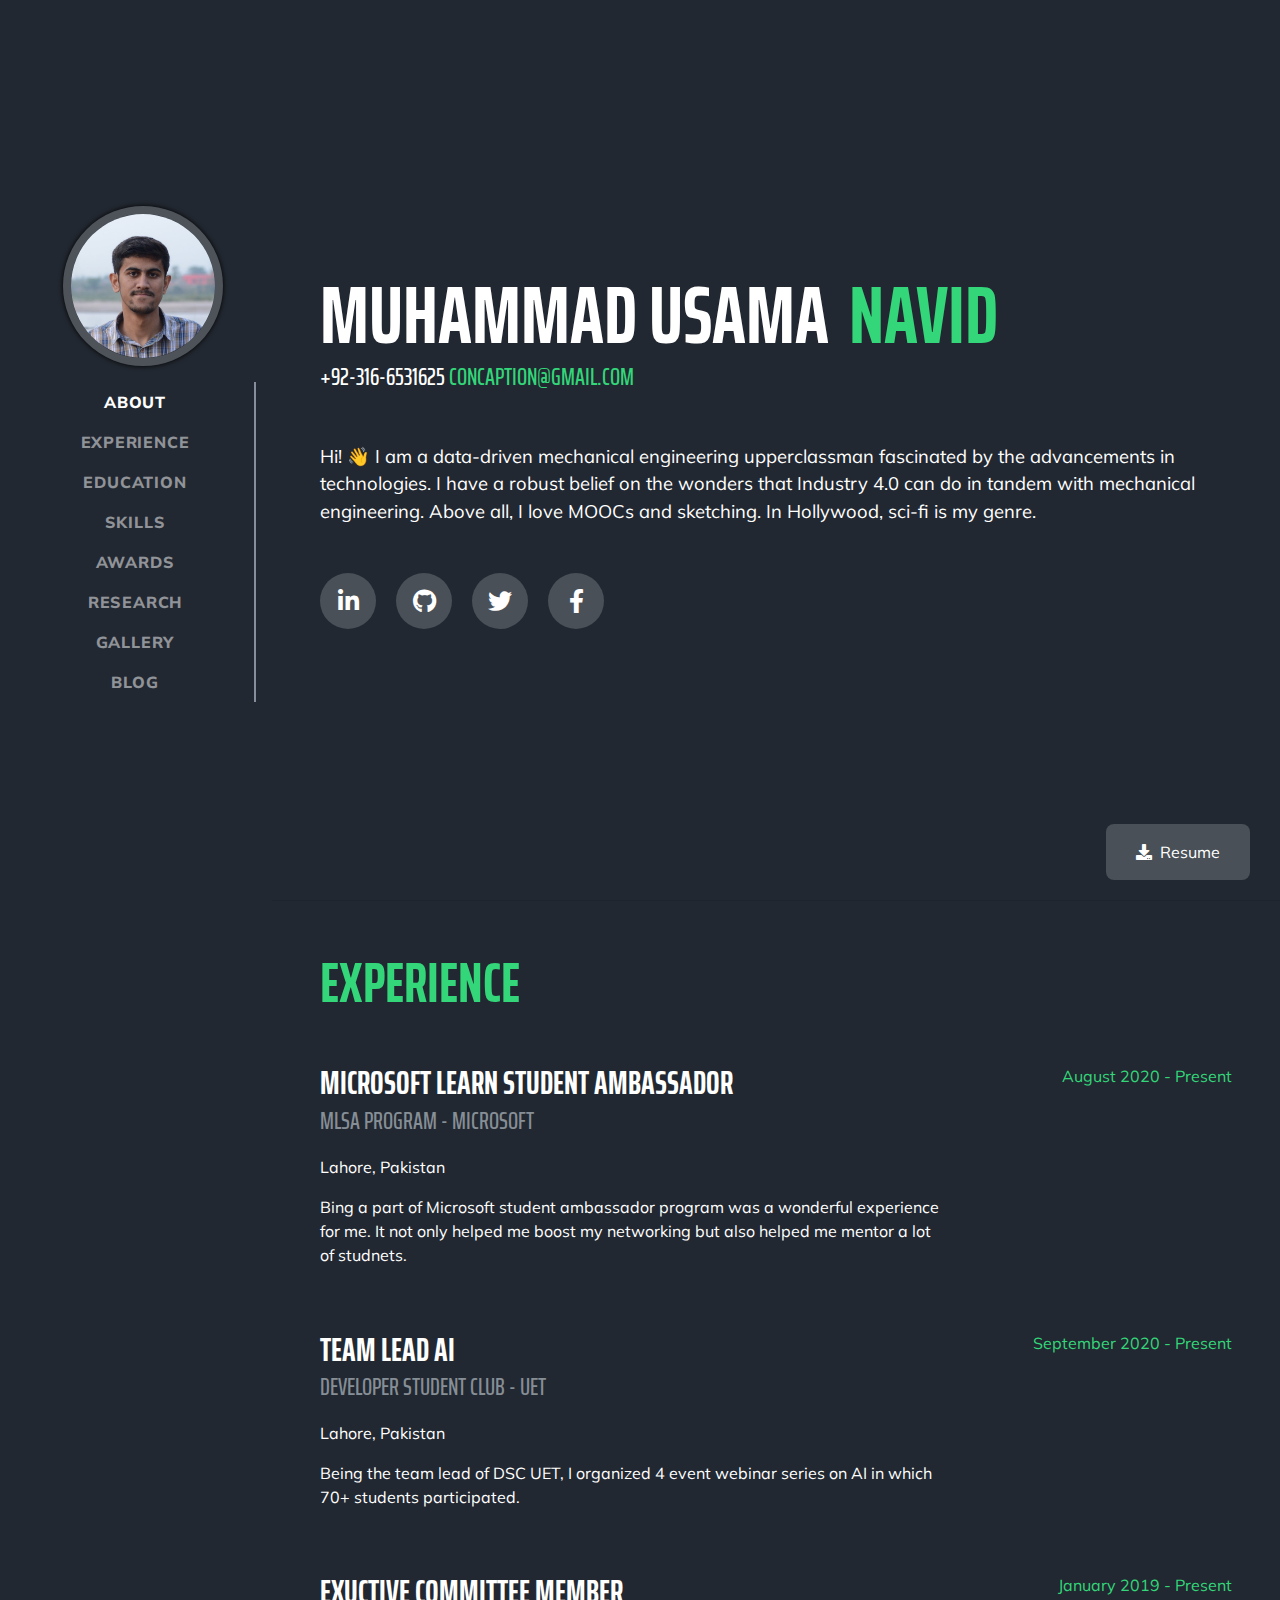
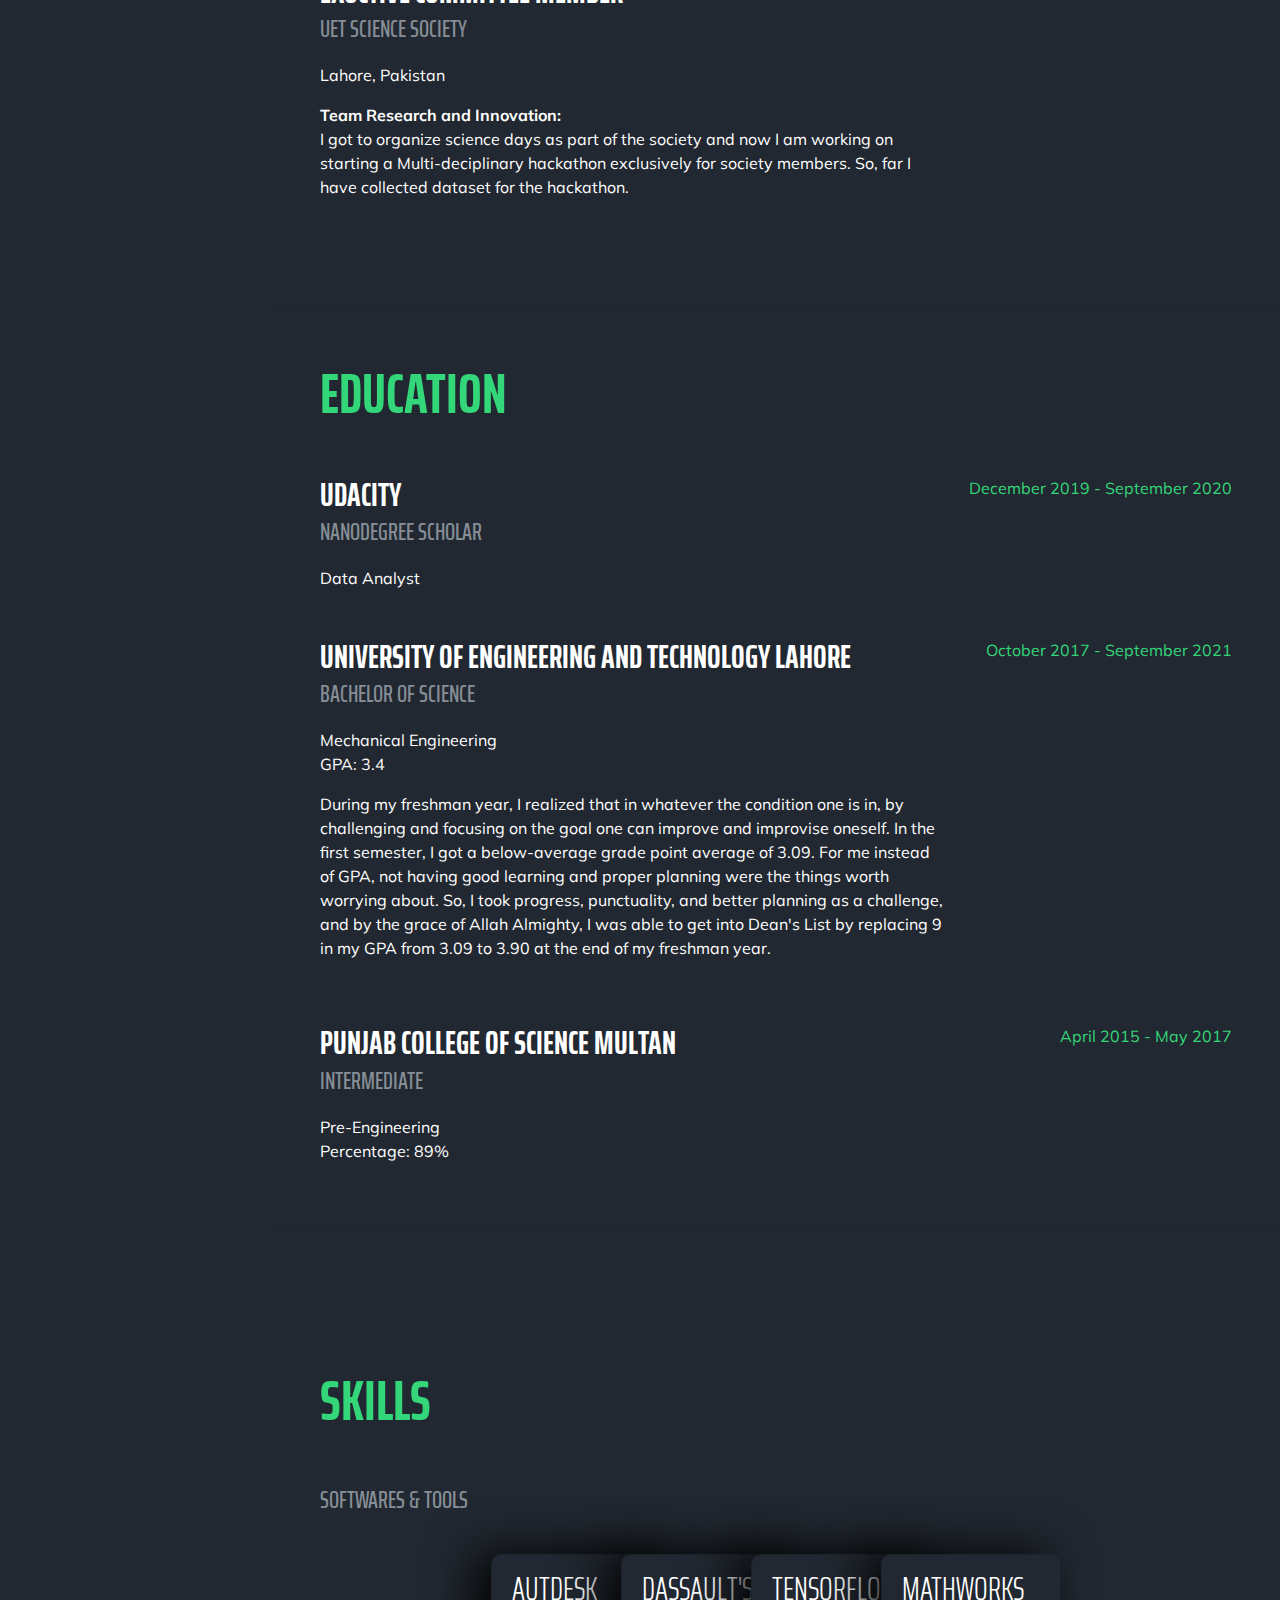
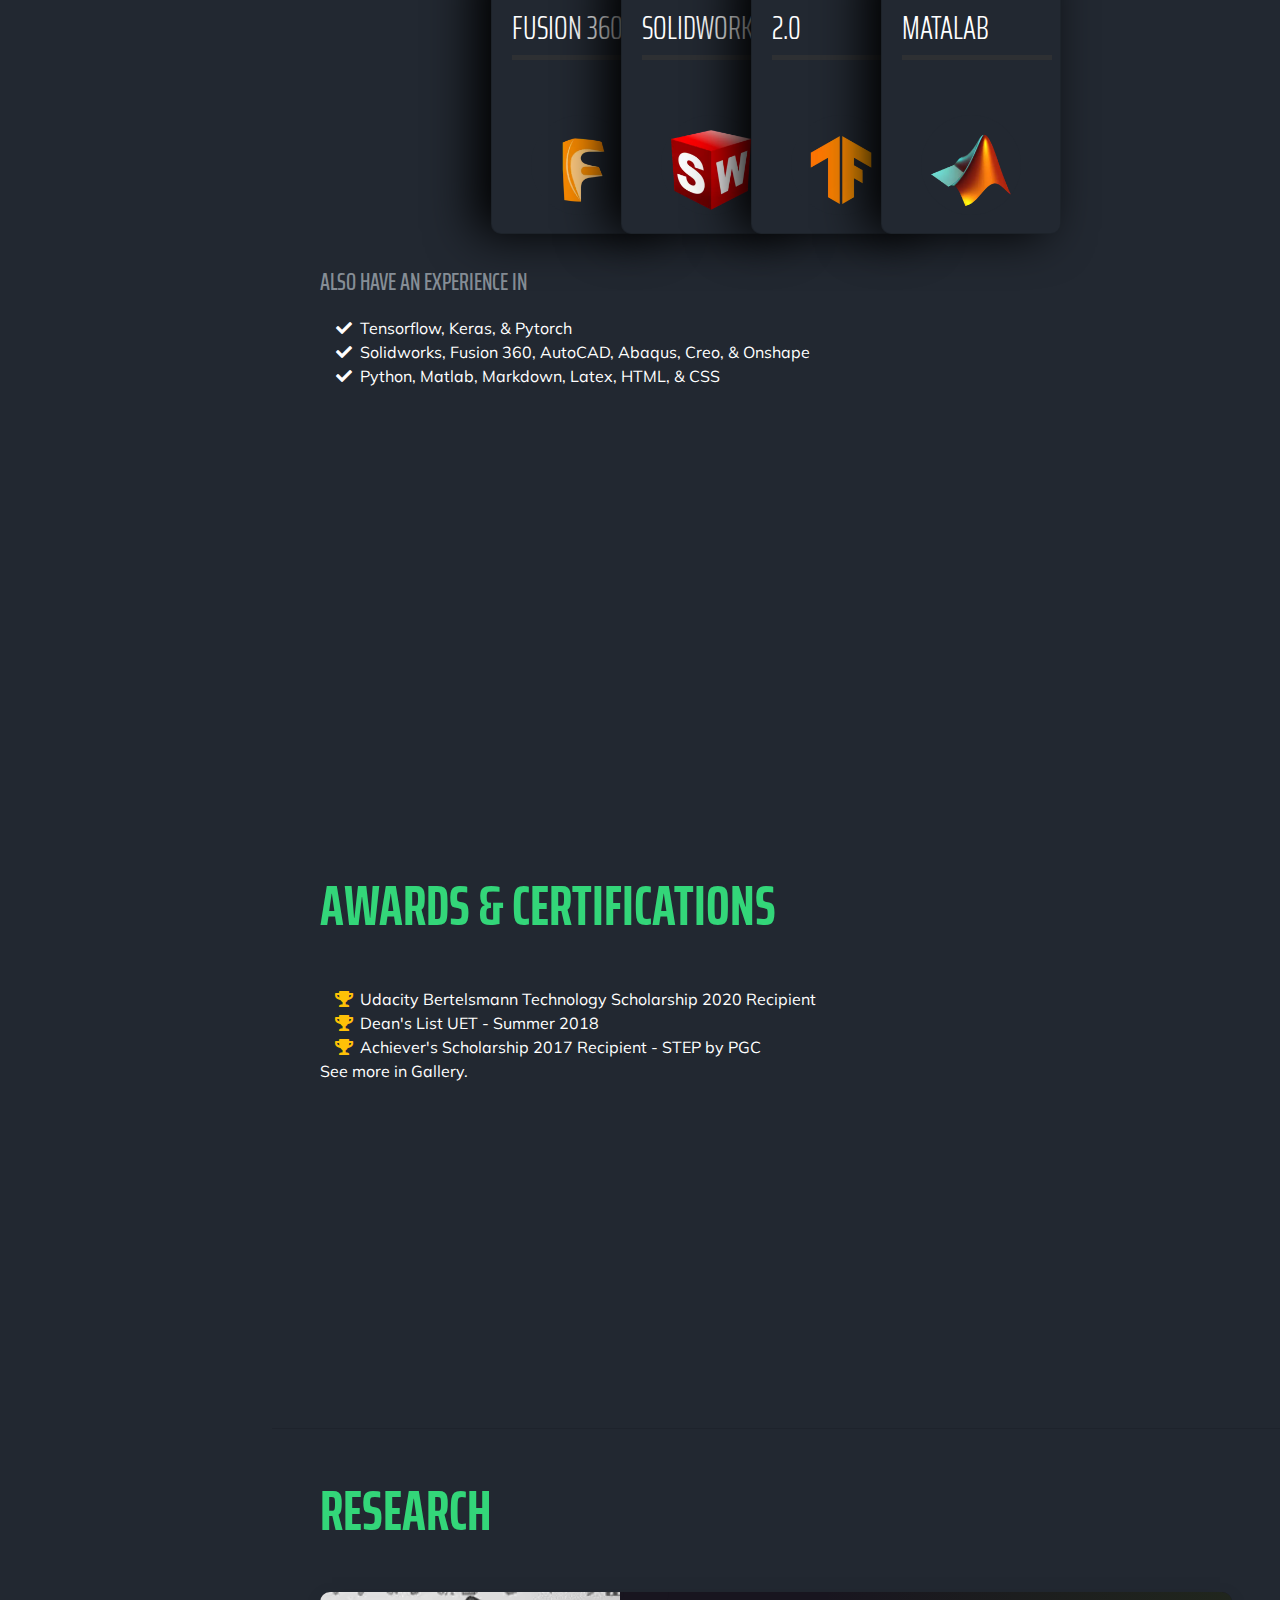
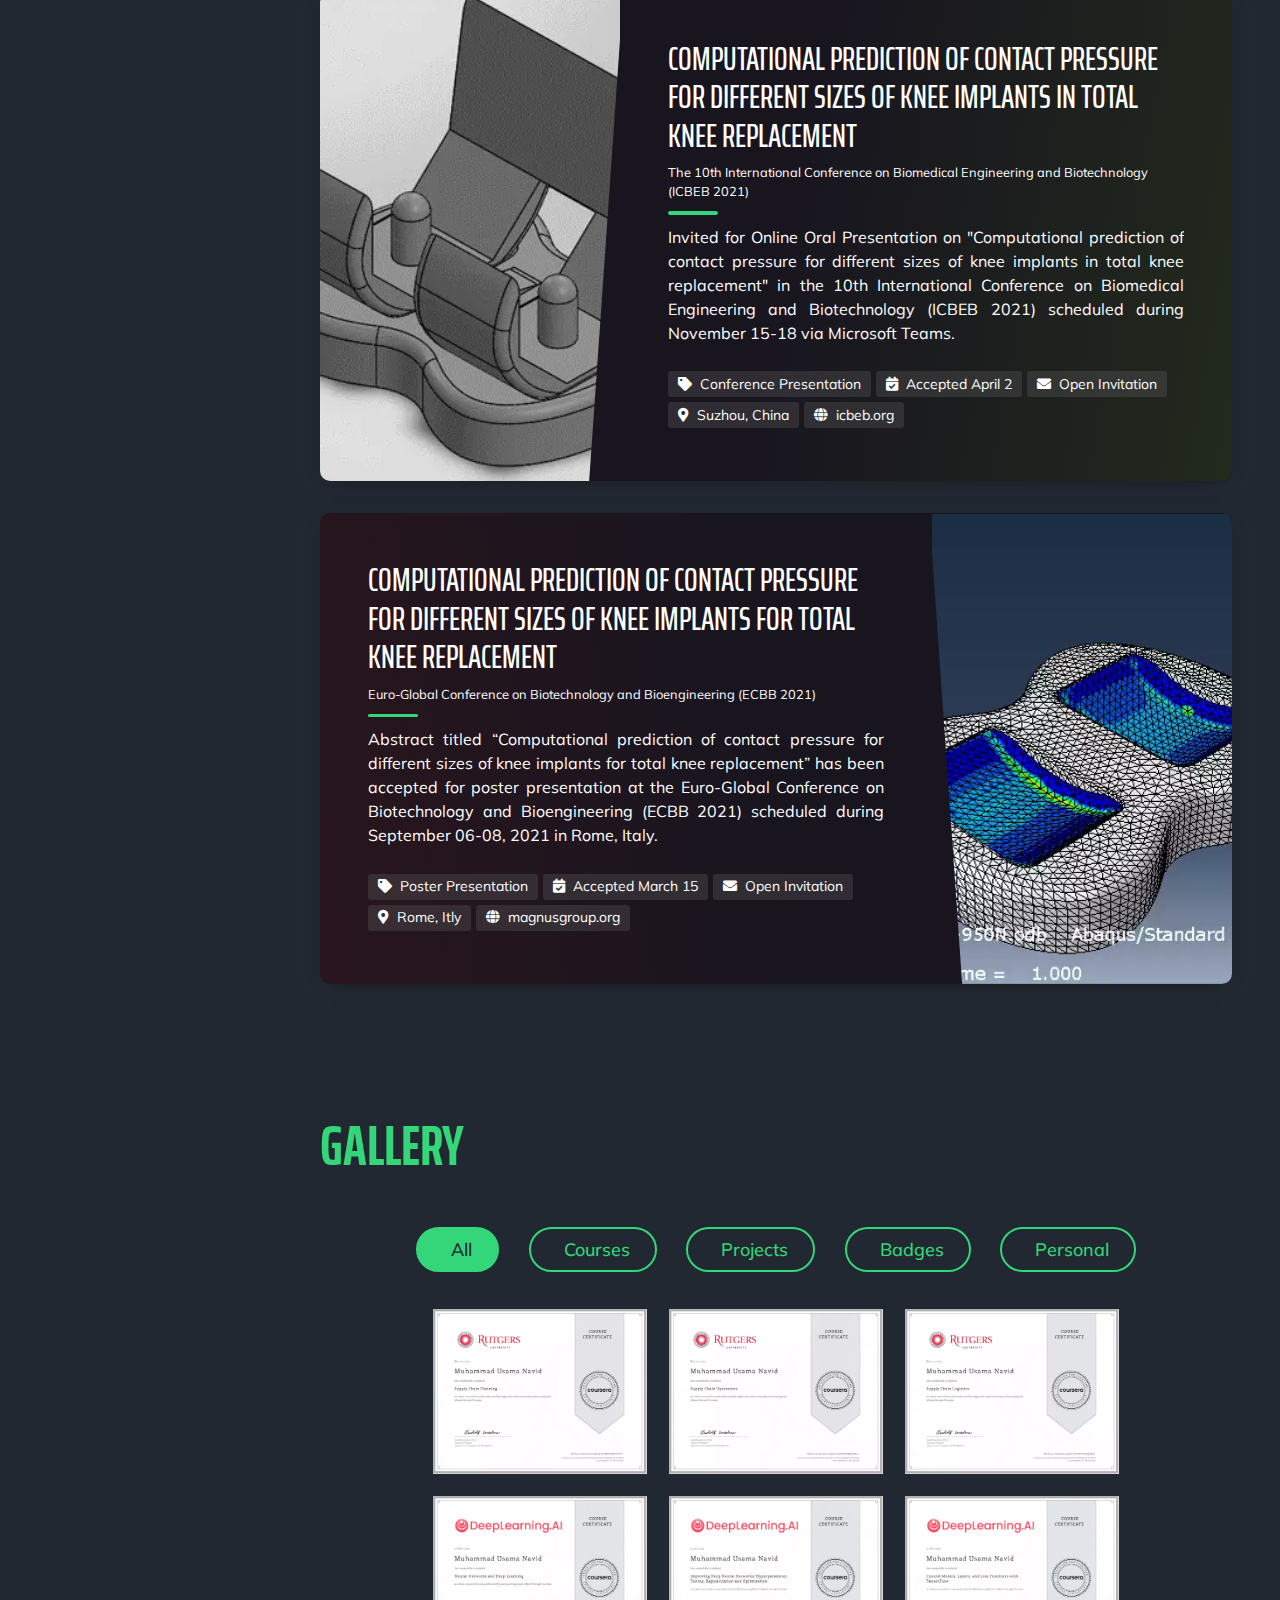
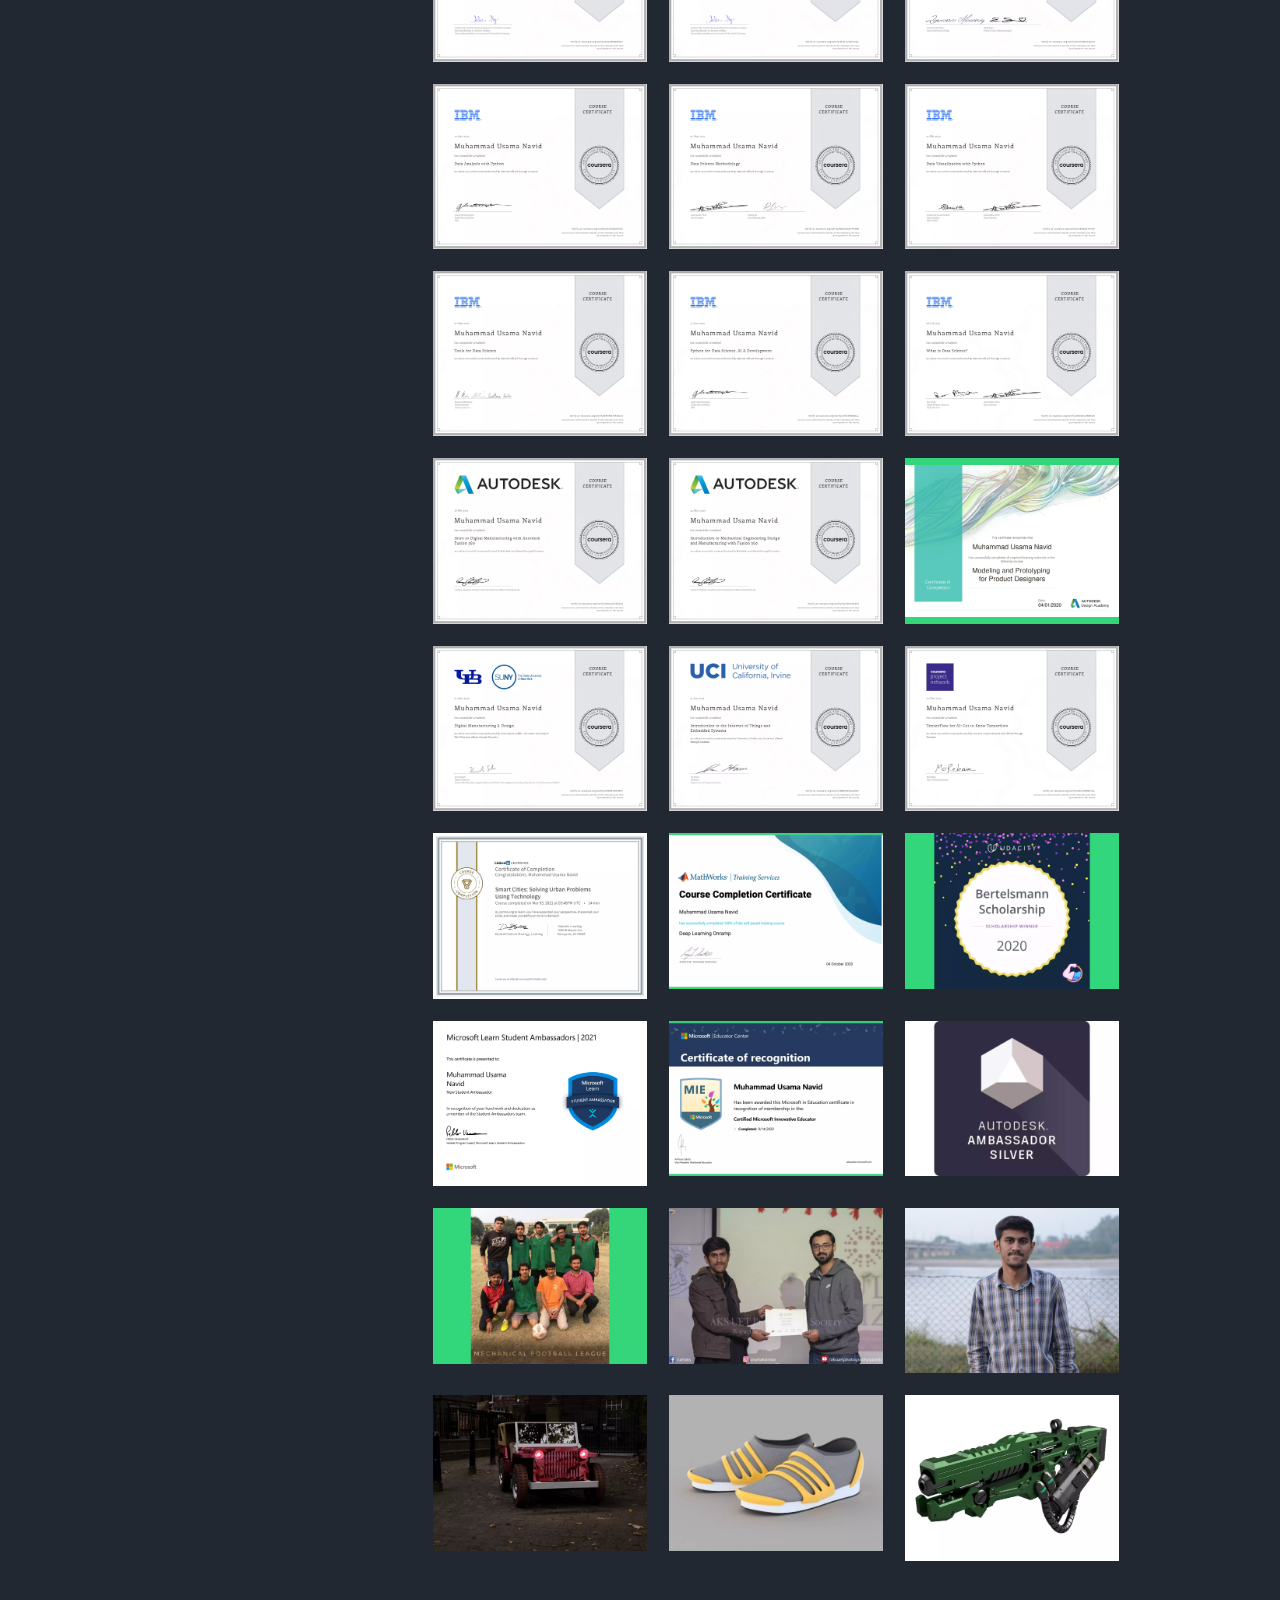
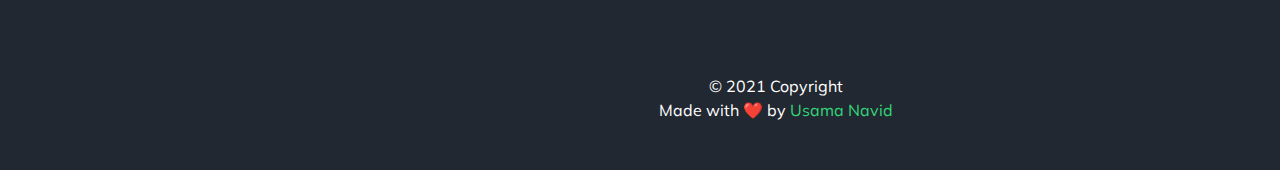
==== commit 977efc97: "📦" ====
--- a/index.html
+++ b/index.html
@@ -225,7 +225,7 @@
             <h3 class="mb-0">University of Engineering and Technology Lahore</h3>
             <div class="subheading mb-3">Bachelor of Science</div>
             <div>Mechanical Engineering</div>
-            <p>GPA: 3.5</p><p>During my freshman year, I realized that in whatever the condition one is in, by challenging and focusing on the goal one can improve and improvise oneself. In the first semester, I got a below-average grade point average of 3.09. For me instead of GPA, not having good learning and proper planning were the things worth worrying about. So, I took progress, punctuality, and better planning as a challenge, and by the grace of Allah Almighty, I was able to get into Dean's List by replacing 9 in my GPA from 3.09 to 3.90 at the end of my freshman year.</p>
+            <p>GPA: 3.4</p><p>During my freshman year, I realized that in whatever the condition one is in, by challenging and focusing on the goal one can improve and improvise oneself. In the first semester, I got a below-average grade point average of 3.09. For me instead of GPA, not having good learning and proper planning were the things worth worrying about. So, I took progress, punctuality, and better planning as a challenge, and by the grace of Allah Almighty, I was able to get into Dean's List by replacing 9 in my GPA from 3.09 to 3.90 at the end of my freshman year.</p>
           </div>
           <div class="resume-date text-md-right">
             <span class="text-primary">October 2017 - September 2021</span>
@@ -400,8 +400,8 @@
         <div class="dark">
           <main class="container1">
             <article class="postcard dark green">
-              <a class="postcard__img_link" href="images/research/tkr1.png">
-                <img class="postcard__img" src="images/research/tkr1.png" alt="Image Title" />
+              <a class="postcard__img_link" href="images/research/tkr1.webp">
+                <img class="postcard__img" src="images/research/tkr1.webp" alt="Image Title" />
               </a>
               <div class="postcard__text">
                 <h1 class="postcard__title green"><ah>Computational prediction of contact pressure for different sizes of knee implants in total knee replacement</ah></h1>
@@ -428,8 +428,8 @@
               </div>
             </article>
             <article class="postcard dark red">
-              <a class="postcard__img_link" href="images/research/tkr2.png">
-                <img class="postcard__img" src="images/research/tkr2.png" alt="Image Title" />	
+              <a class="postcard__img_link" href="images/research/tkr2.wep">
+                <img class="postcard__img" src="images/research/tkr2.webp" alt="Image Title" />	
               </a>
               <div class="postcard__text">
                 <h1 class="postcard__title red"><ah>Computational prediction of contact pressure for different sizes of knee implants for total knee replacement</ah></h1>
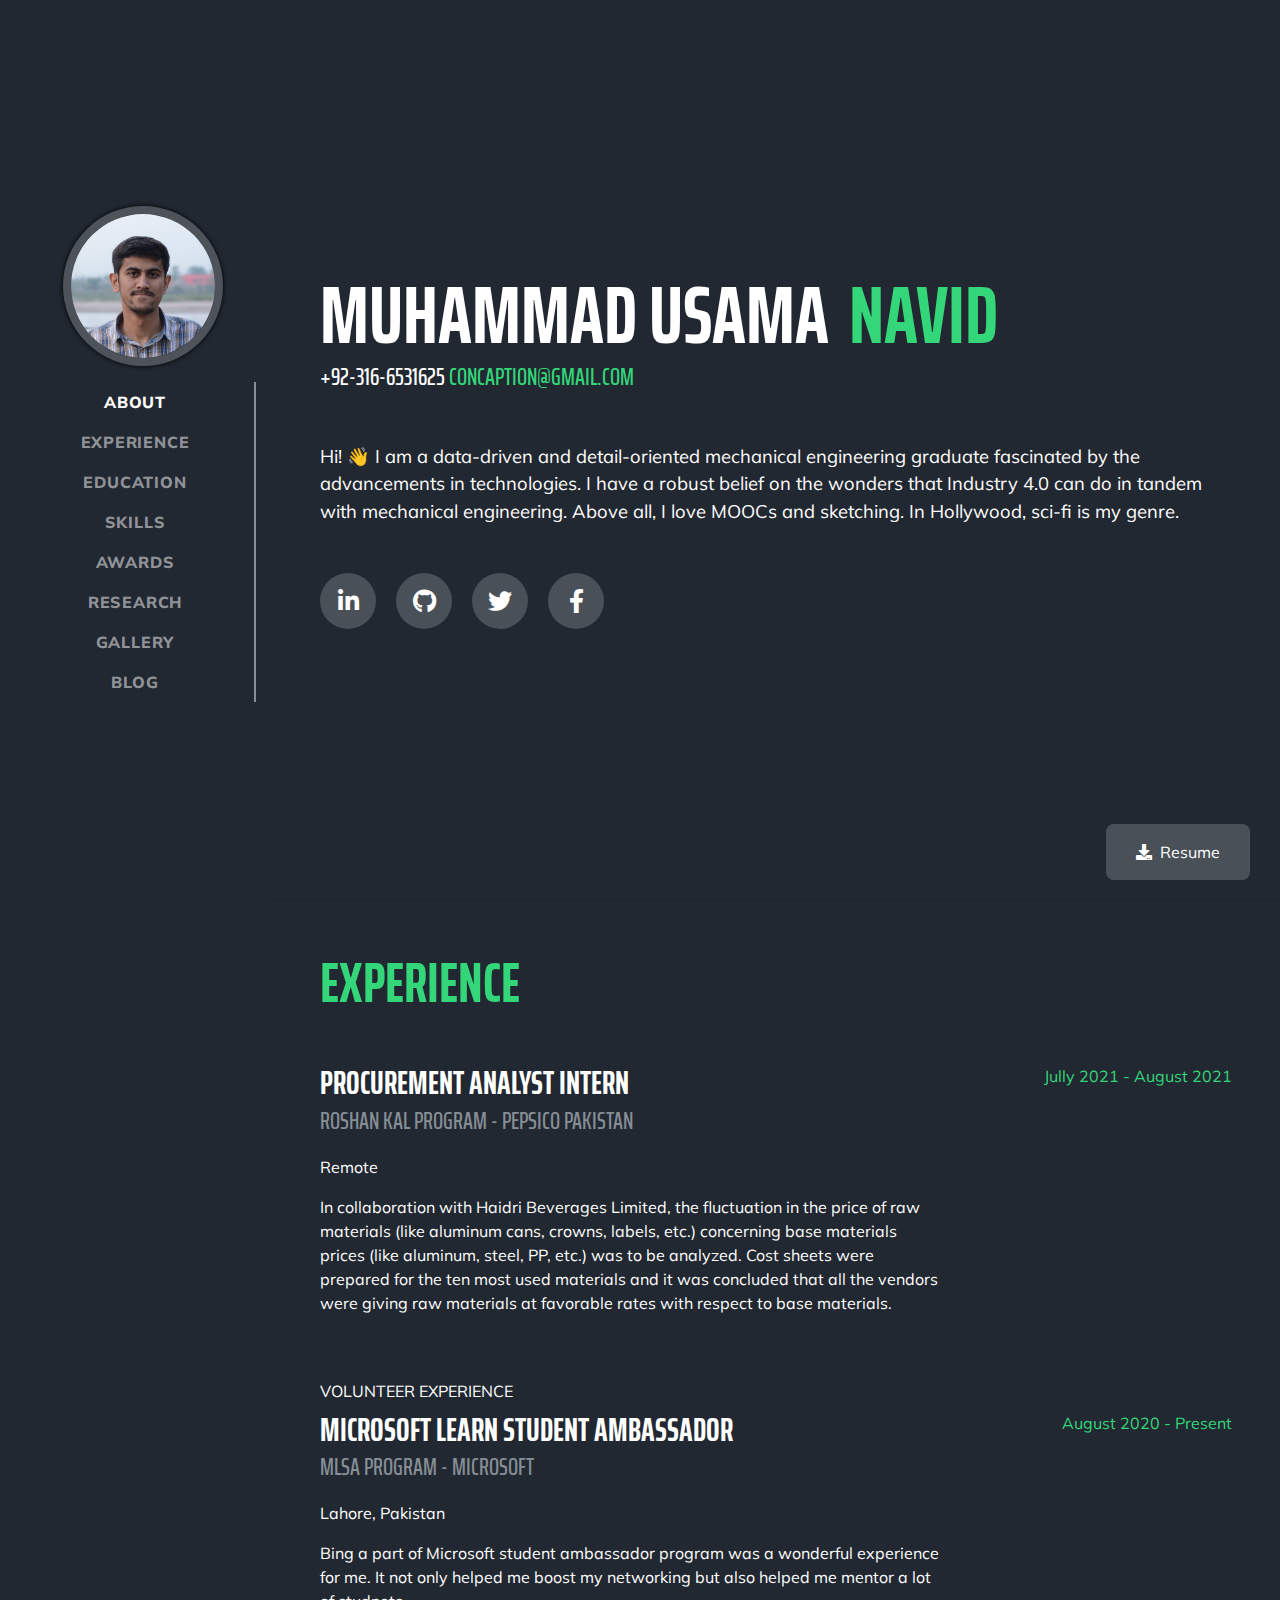
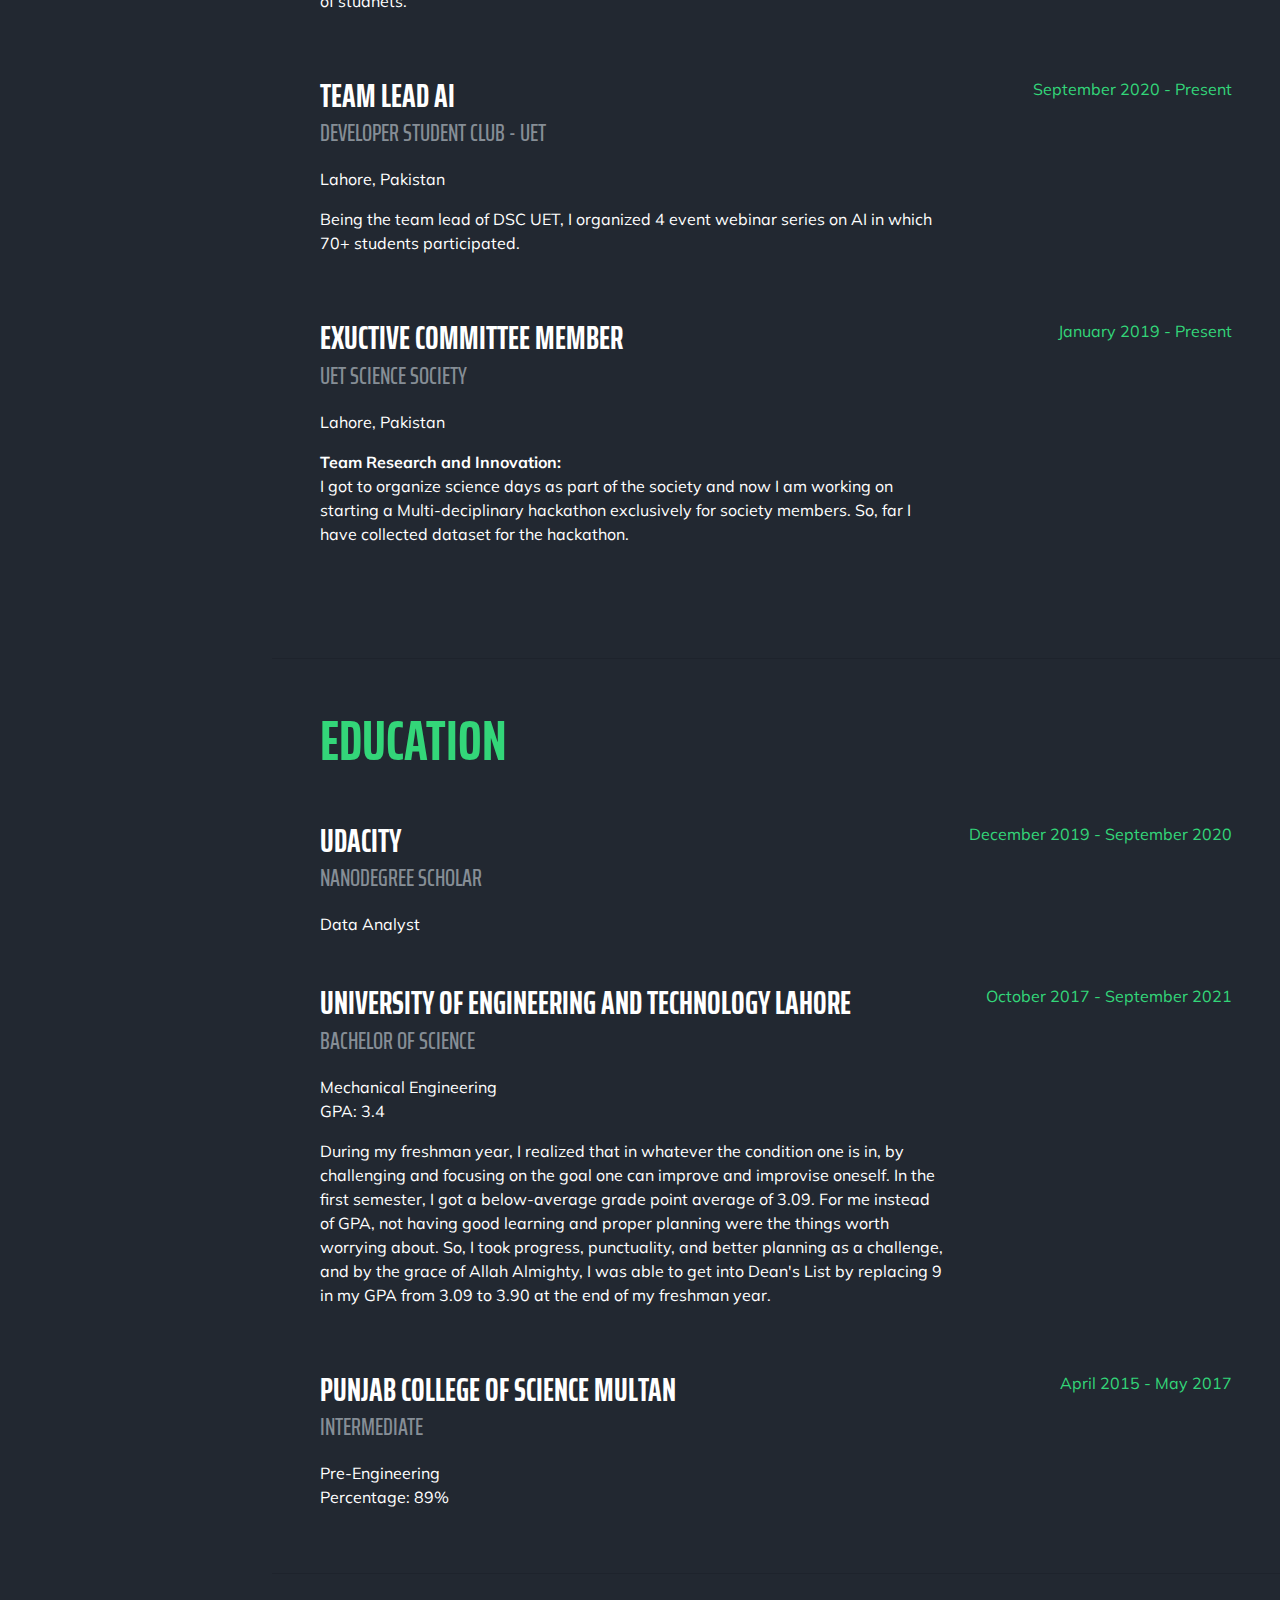
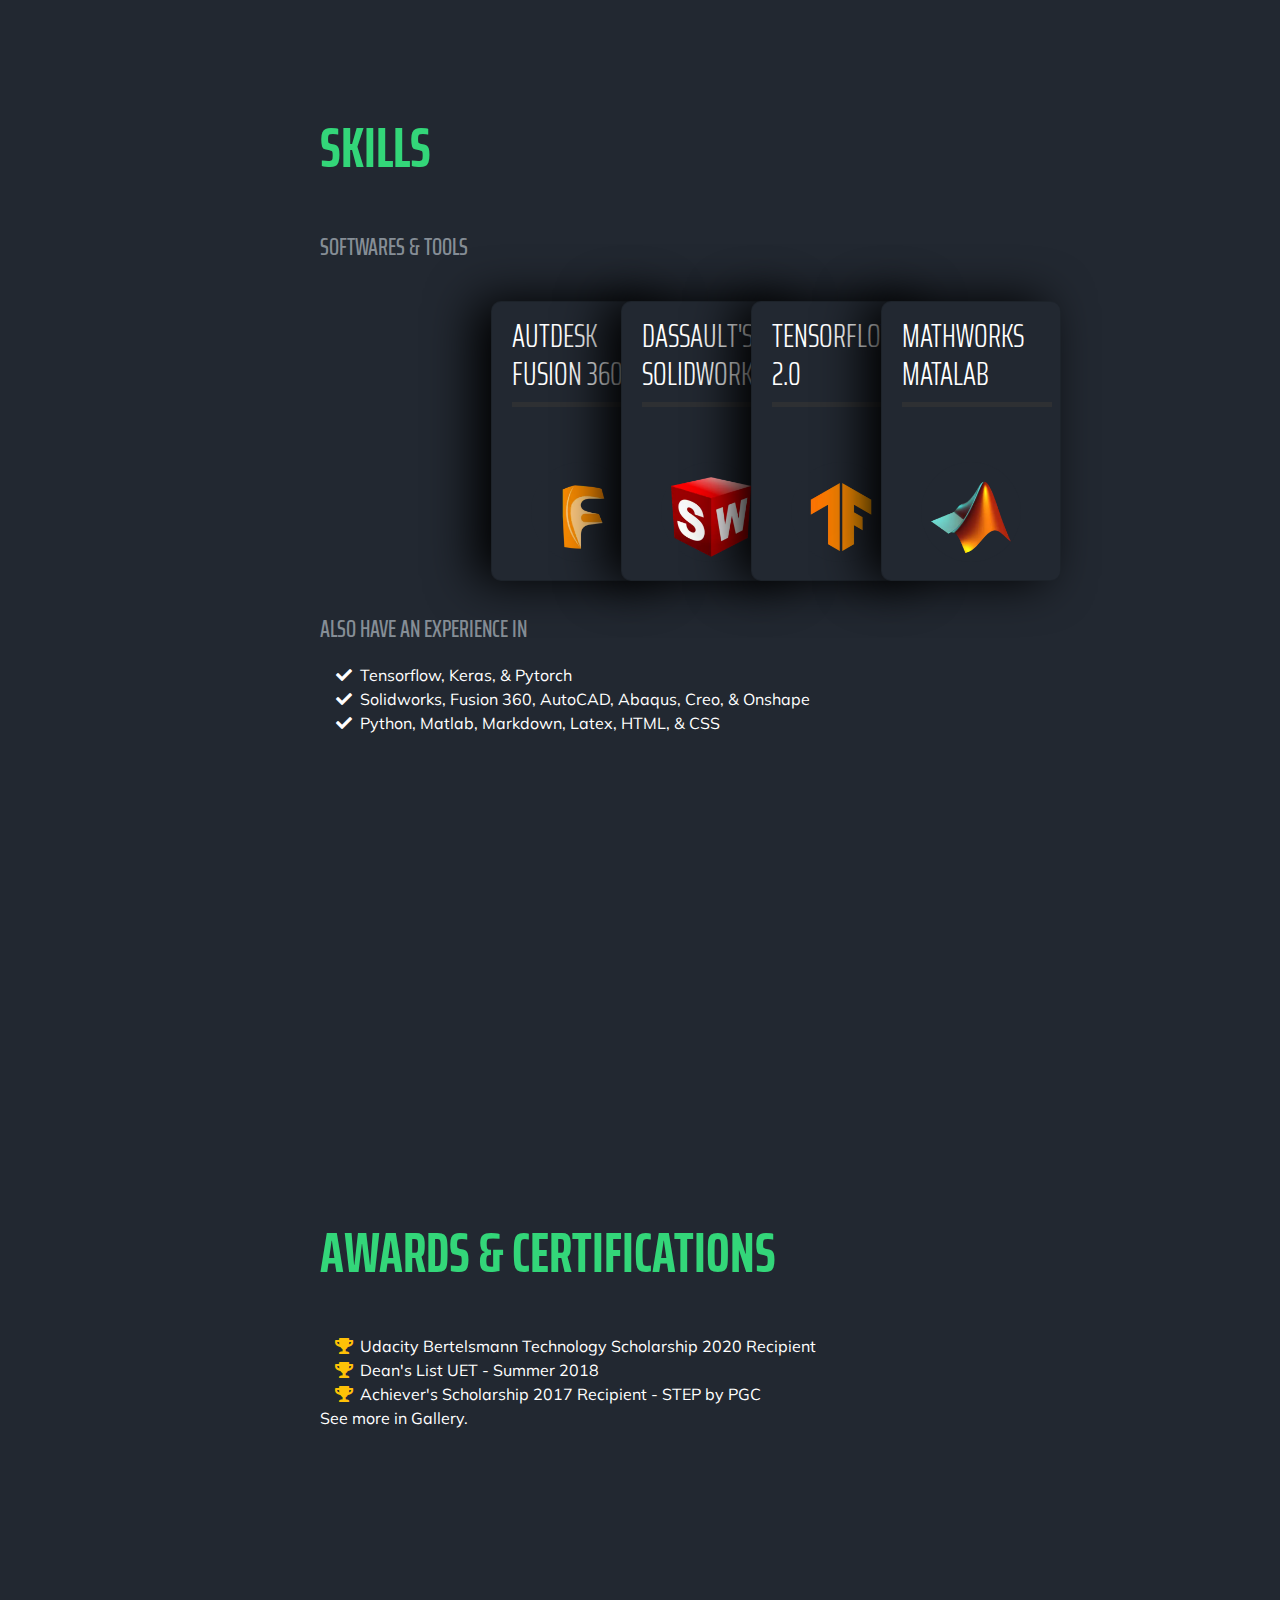
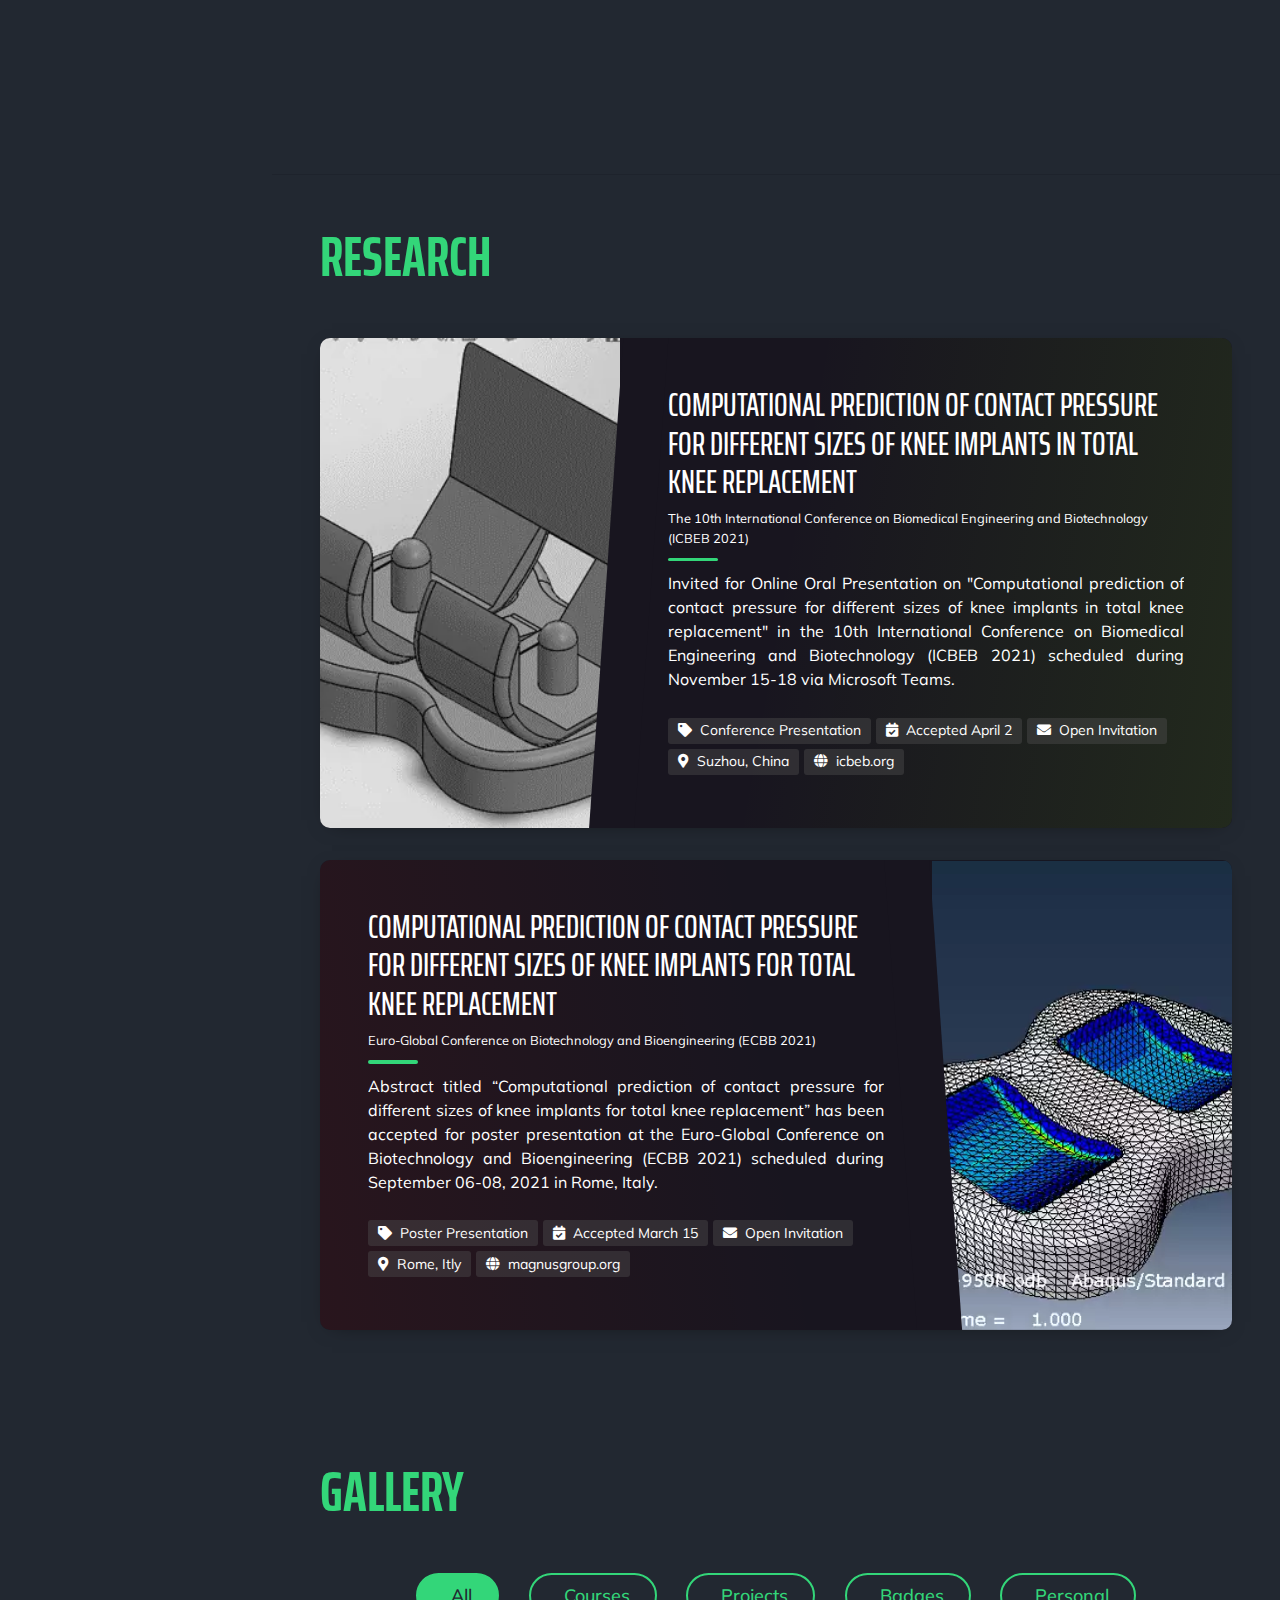
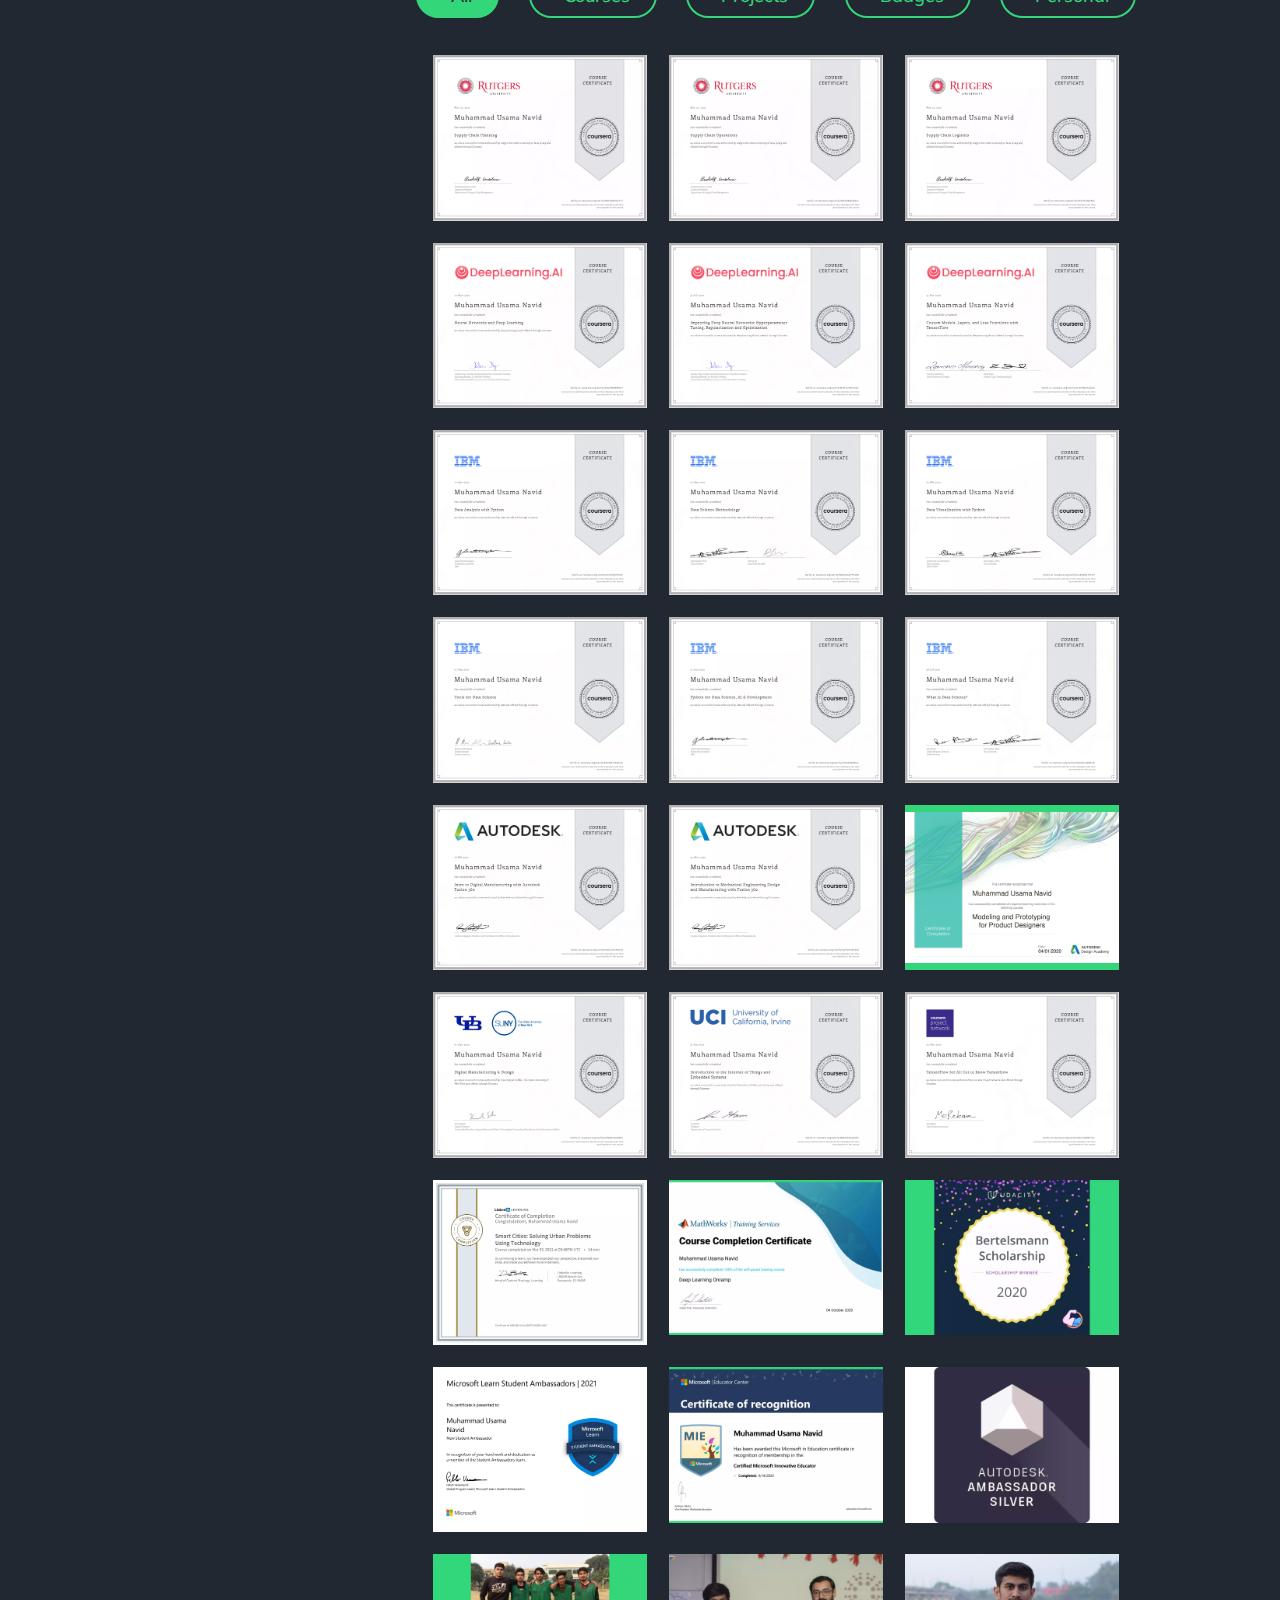
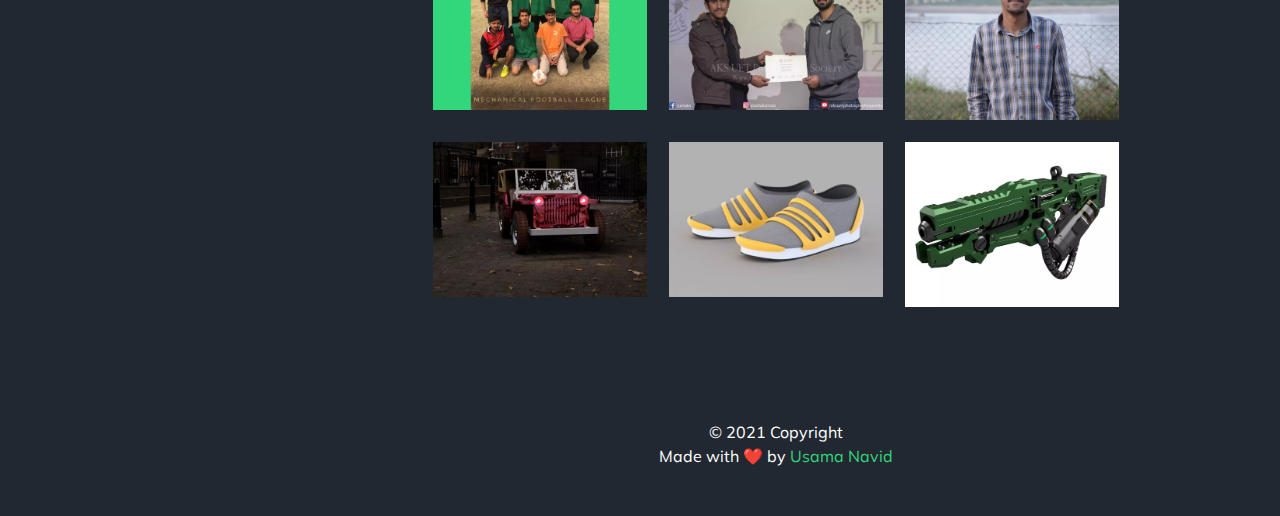
==== commit 3bb844c0: "👇" ====
--- a/index.html
+++ b/index.html
@@ -116,7 +116,7 @@
           <a class="nav-link js-scroll-trigger" href="#gallery">Gallery</a>
         </li>
         <li class="nav-item">
-          <a class="nav-link js-scroll-trigger" href="https://blog.usamanavid.com/">Blog</a>
+          <a class="nav-link js-scroll-trigger" href="https://blog.usamanavid.com/" target="_blank">Blog</a>
         </li>
       </ul>
     </div>
@@ -132,7 +132,7 @@
         <div class="subheading mb-5">+92-316-6531625
           <a href="mailto:Concaption@gmail.com" target="_blank" rel="noopener">Concaption@gmail.com</a>
         </div>
-        <p class="lead mb-5">Hi! 👋 I am a data-driven mechanical engineering upperclassman fascinated by the advancements in technologies. I have a robust belief on the wonders that Industry 4.0 can do in tandem with mechanical engineering. Above all, I love MOOCs and sketching. In Hollywood, sci-fi is my genre.</p>
+        <p class="lead mb-5">Hi! 👋 I am a data-driven and detail-oriented mechanical engineering graduate fascinated by the advancements in technologies. I have a robust belief on the wonders that Industry 4.0 can do in tandem with mechanical engineering. Above all, I love MOOCs and sketching. In Hollywood, sci-fi is my genre.</p>
         <div class="social-icons">
           <a href="https://www.linkedin.com/in/concaption/" target="_blank" rel="noopener">
             <i class="fab fa-linkedin-in"></i>
@@ -157,8 +157,20 @@
     <section class="resume-section p-3 p-lg-5 d-flex justify-content-center" id="experience">
       <div class="w-100">
         <h2 class="mb-5">Experience</h2>
-
-         <div class="resume-item d-flex flex-column flex-md-row justify-content-between mb-5">
+        <div class="resume-item d-flex flex-column flex-md-row justify-content-between mb-5">
+          <div class="resume-content">
+            <h3 class="mb-0">Procurement Analyst Intern</h3>
+            <div class="subheading mb-3">Roshan Kal Program - PepsiCo Pakistan</div>
+            <p>Remote</p><p>In collaboration with Haidri Beverages Limited, the fluctuation in the price of raw materials (like aluminum cans, crowns, labels, etc.) concerning base materials prices (like aluminum, steel, PP, etc.) was to be analyzed. Cost sheets were prepared for the ten most used materials and it was concluded that all the vendors were giving raw materials at favorable rates with respect to base materials.
+            </p>
+          </div>
+          <div class="resume-date text-md-right">
+            <span class="text-primary">Jully 2021 - August 2021</span>
+          </div>
+        </div>
+        
+        <div class="mb-2"> VOLUNTEER EXPERIENCE</div>
+        <div class="resume-item d-flex flex-column flex-md-row justify-content-between mb-5">
           <div class="resume-content">
             <h3 class="mb-0">Microsoft Learn Student Ambassador</h3>
             <div class="subheading mb-3">MLSA Program - Microsoft</div>
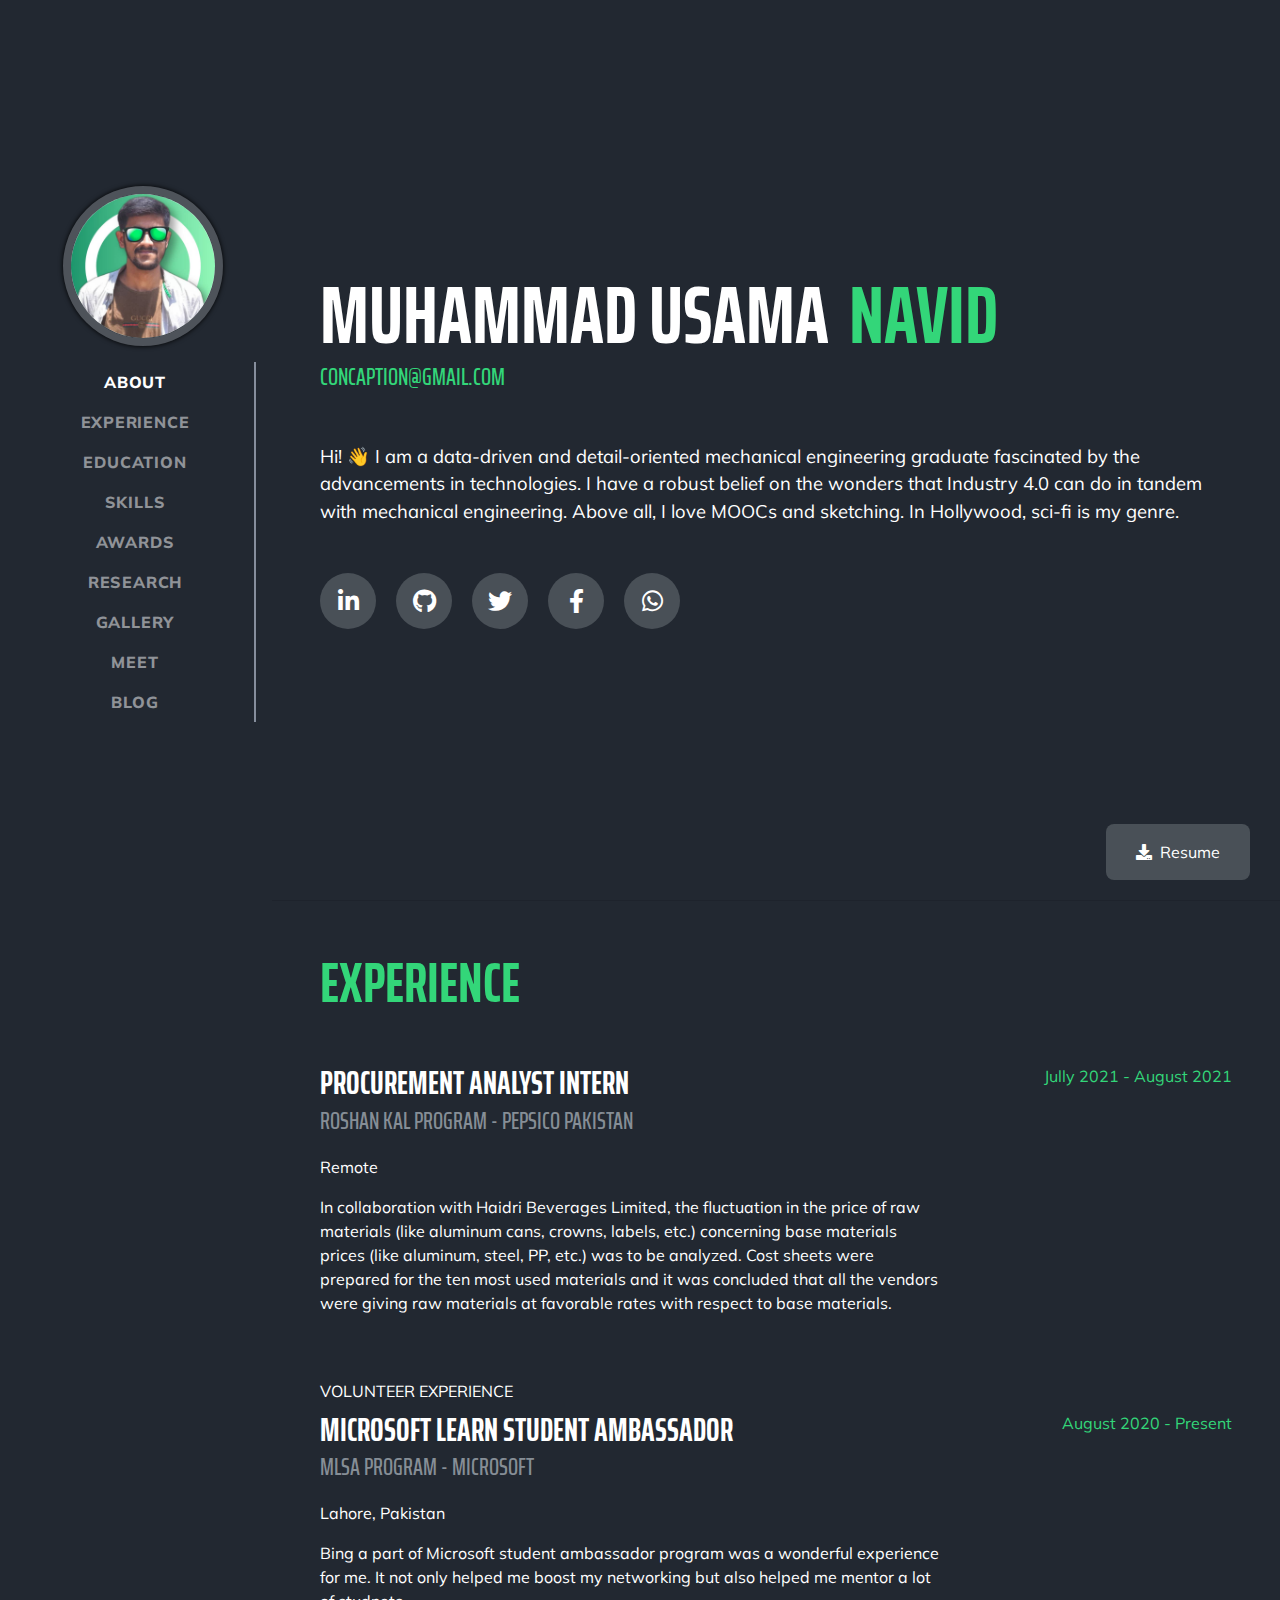
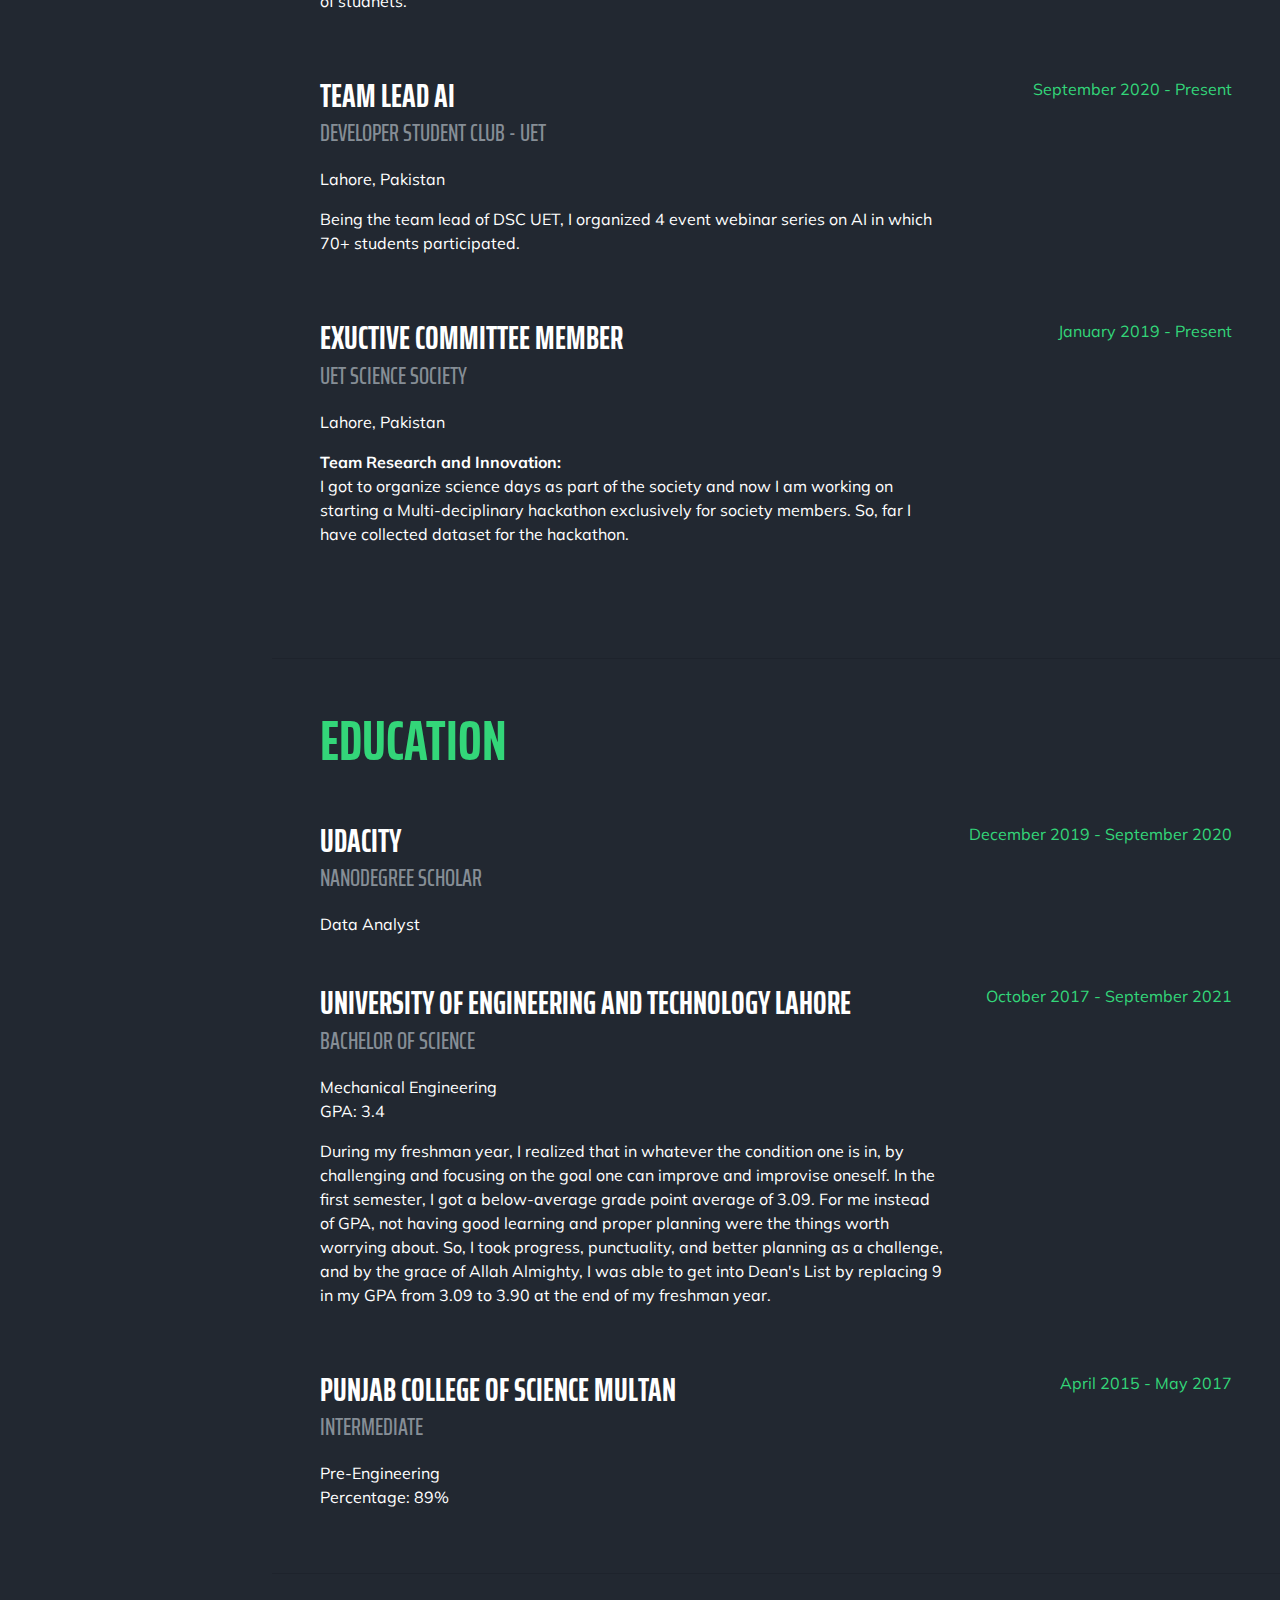
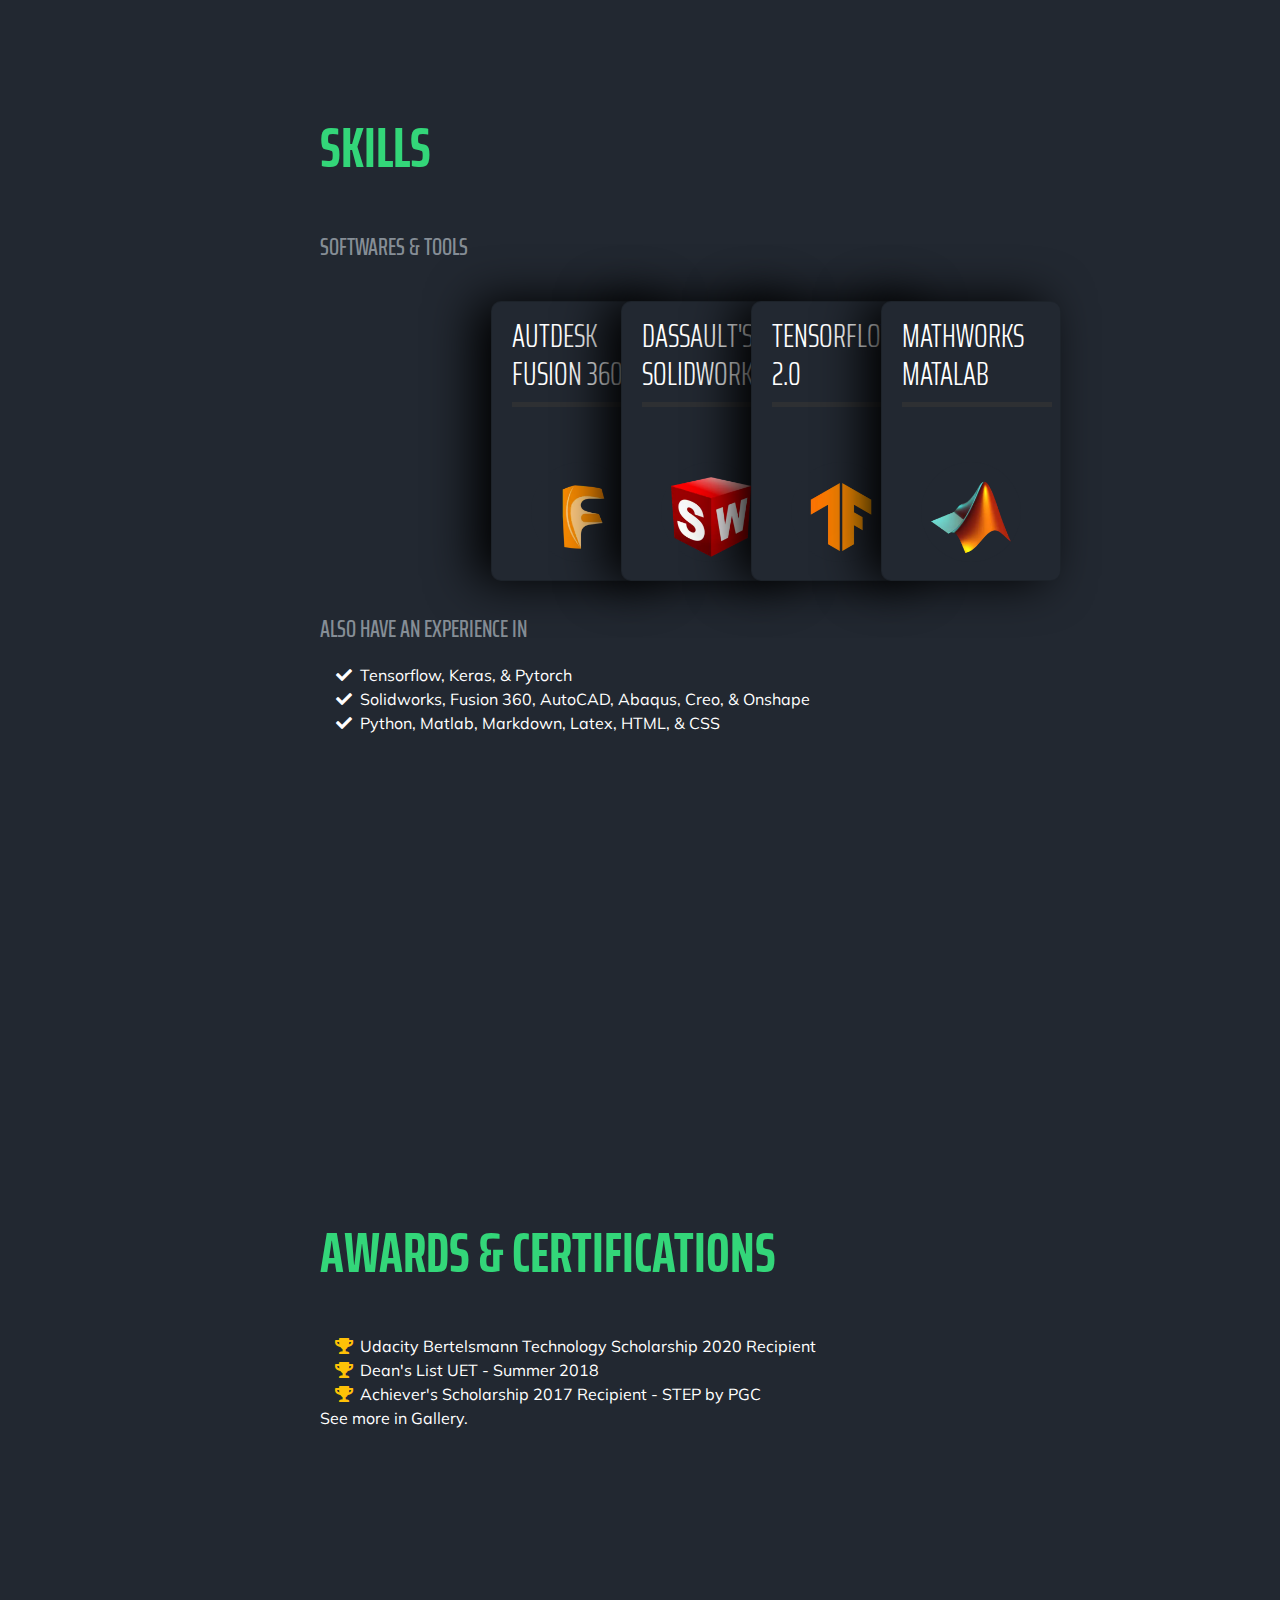
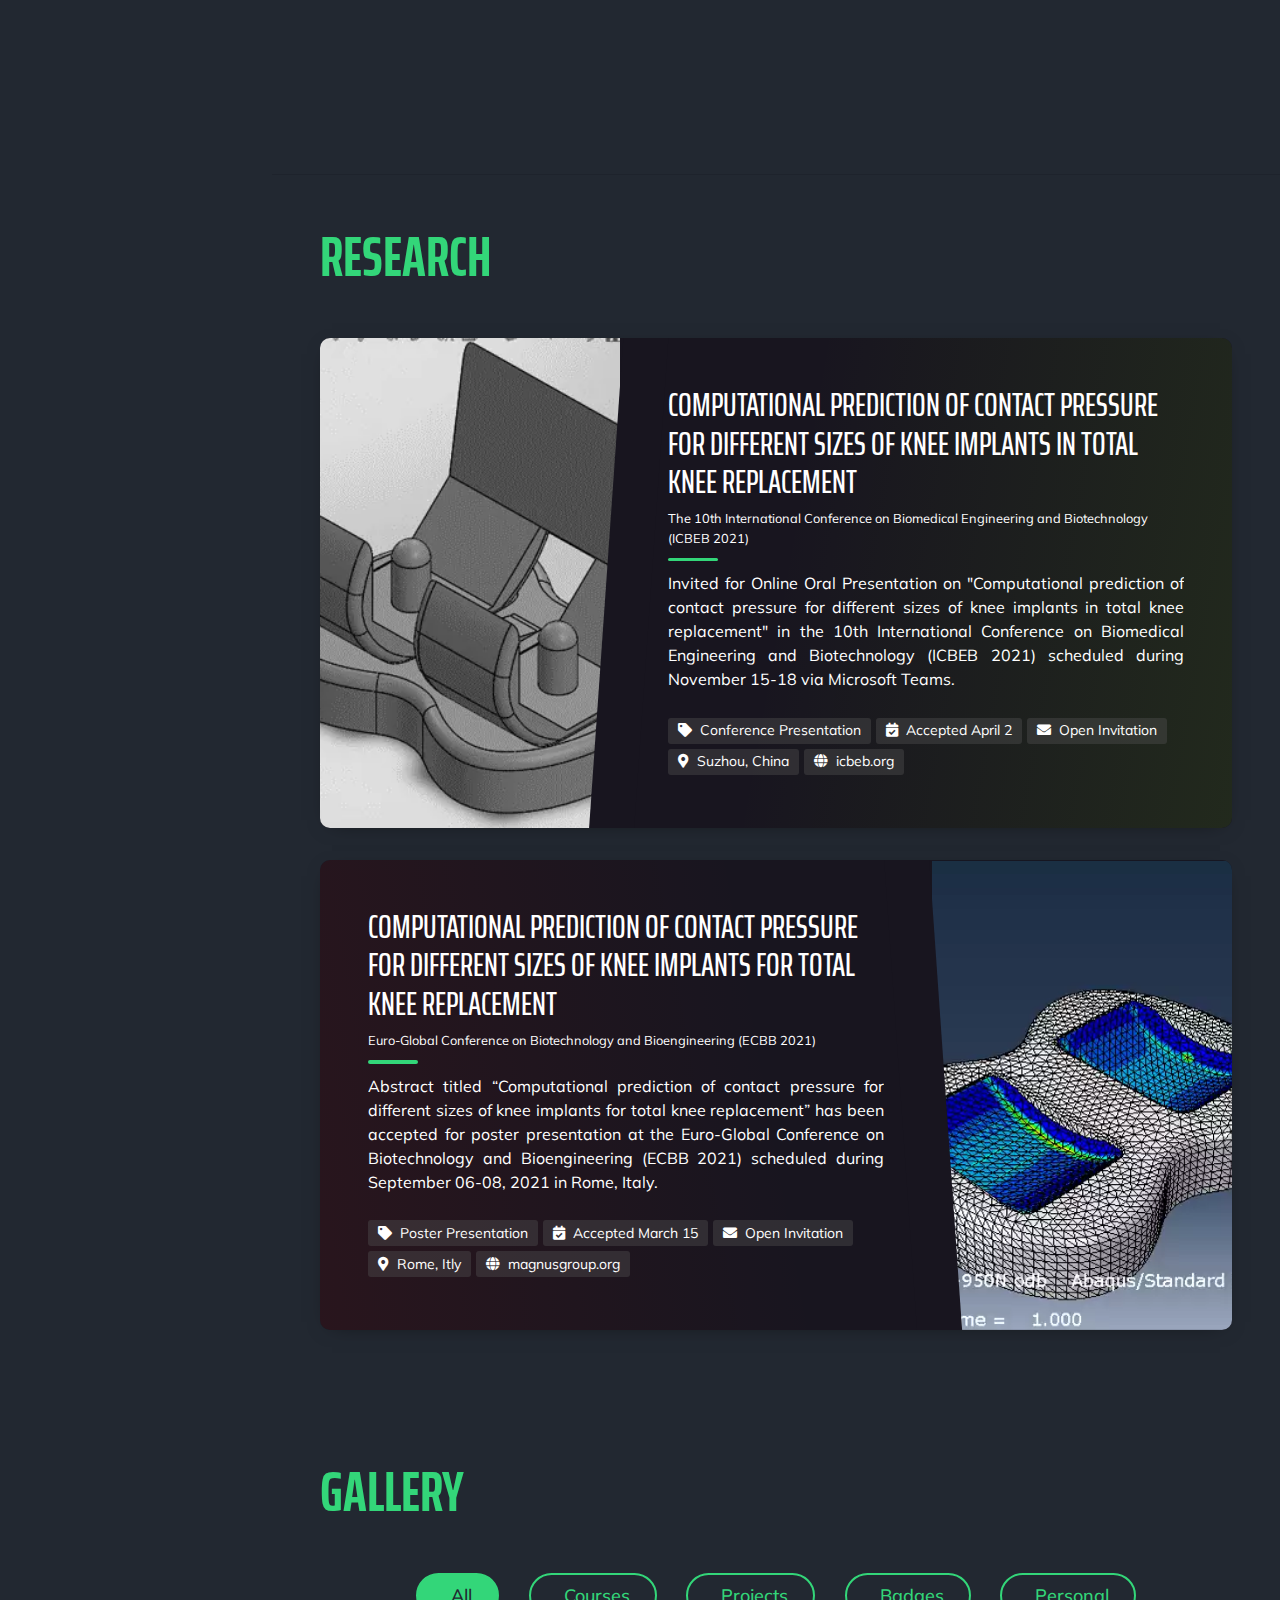
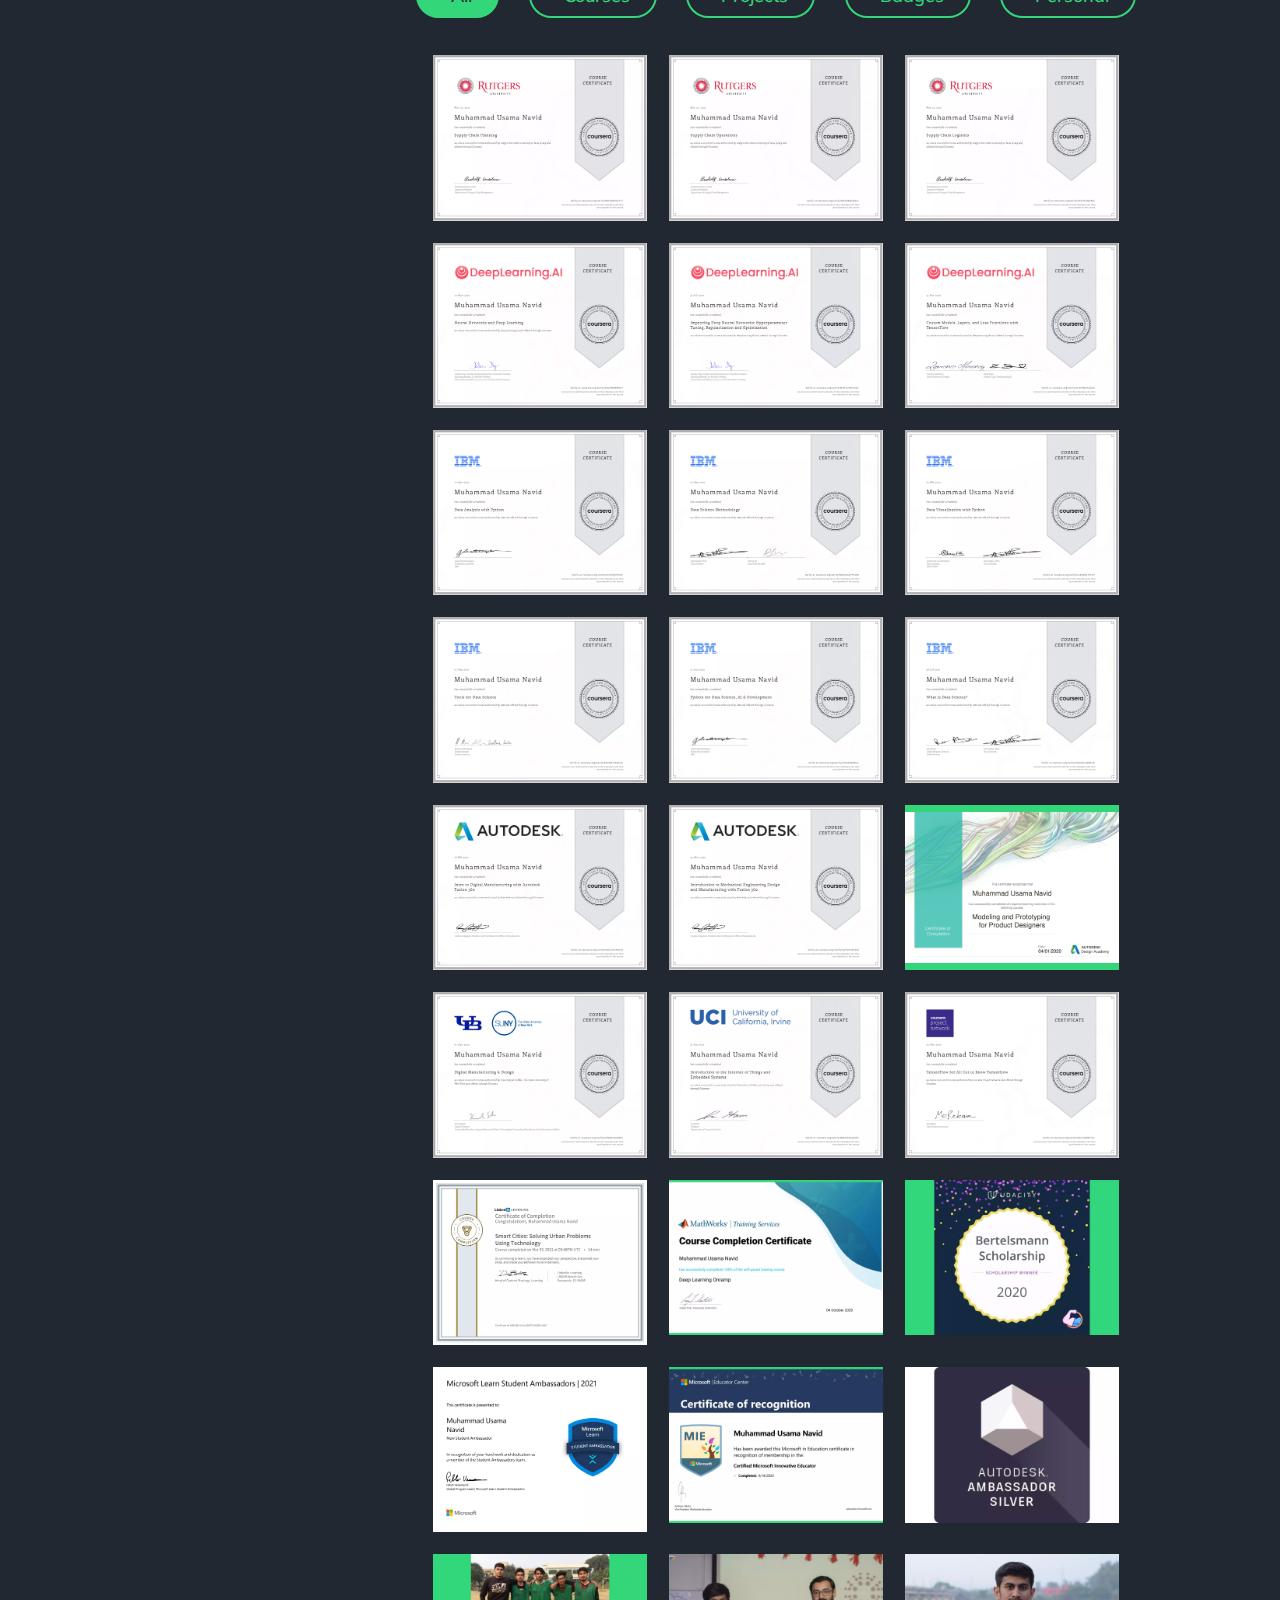
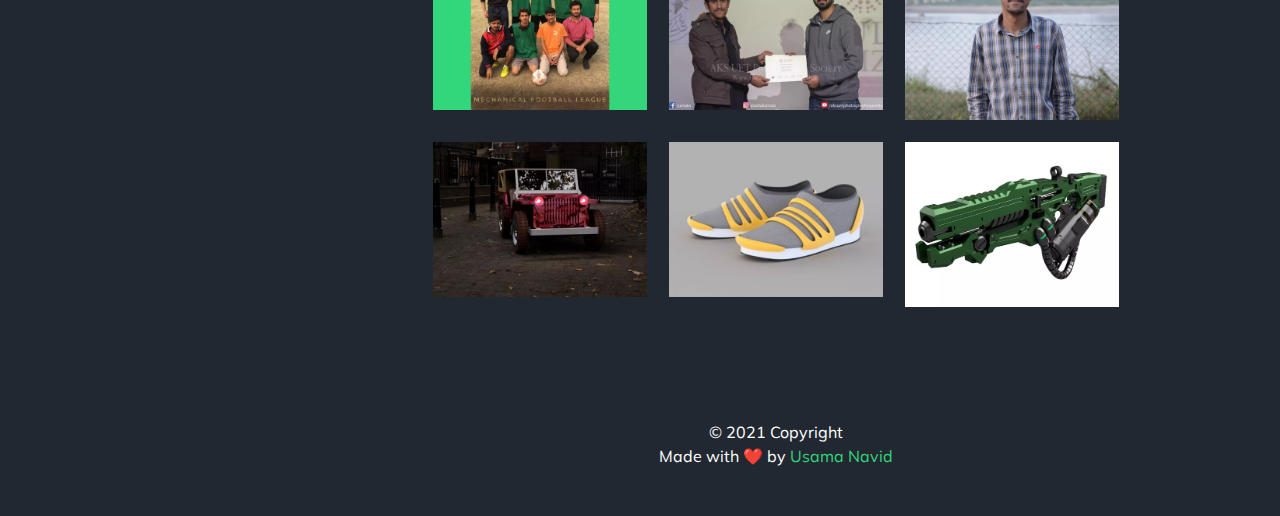
==== commit 6d57d6cf: "Screenshot added" ====
--- a/index.html
+++ b/index.html
@@ -116,6 +116,9 @@
           <a class="nav-link js-scroll-trigger" href="#gallery">Gallery</a>
         </li>
         <li class="nav-item">
+          <a class="nav-link js-scroll-trigger" href="https://meet.usamanavid.com/" target="_blank">Meet</a>
+        </li>
+        <li class="nav-item">
           <a class="nav-link js-scroll-trigger" href="https://blog.usamanavid.com/" target="_blank">Blog</a>
         </li>
       </ul>
@@ -129,7 +132,7 @@
         <h1 class="mb-0">Muhammad Usama
           <span class="text-primary">Navid</span>
         </h1>
-        <div class="subheading mb-5">+92-316-6531625
+        <div class="subheading mb-5">
           <a href="mailto:Concaption@gmail.com" target="_blank" rel="noopener">Concaption@gmail.com</a>
         </div>
         <p class="lead mb-5">Hi! 👋 I am a data-driven and detail-oriented mechanical engineering graduate fascinated by the advancements in technologies. I have a robust belief on the wonders that Industry 4.0 can do in tandem with mechanical engineering. Above all, I love MOOCs and sketching. In Hollywood, sci-fi is my genre.</p>
@@ -146,6 +149,10 @@
           <a href="https://www.facebook.com/concaption" target="_blank" rel="noopener">
             <i class="fab fa-facebook-f"></i>
           </a>
+        </a>
+        <a href="https://wa.usamanavid.com/" target="_blank" rel="noopener">
+          <i class="fab fa-whatsapp"></i>
+        </a>
         </div>
         <div><a href="resume/Resume-Usama-Navid.pdf" target="_blank" rel="noopener"> <button class="btn1" href="resume/Resume-Usama-Navid.pdf"><i class="fa fa-download"></i>&nbsp Resume</button></a></div>
 
--- a/css/resume.min.css
+++ b/css/resume.min.css
@@ -569,7 +569,7 @@
     height: 1000px;
     width: 200px;
     top: 50px;
-    display: flex;
+    display: None;
     flex-direction: column;
     align-items: center;
   }
